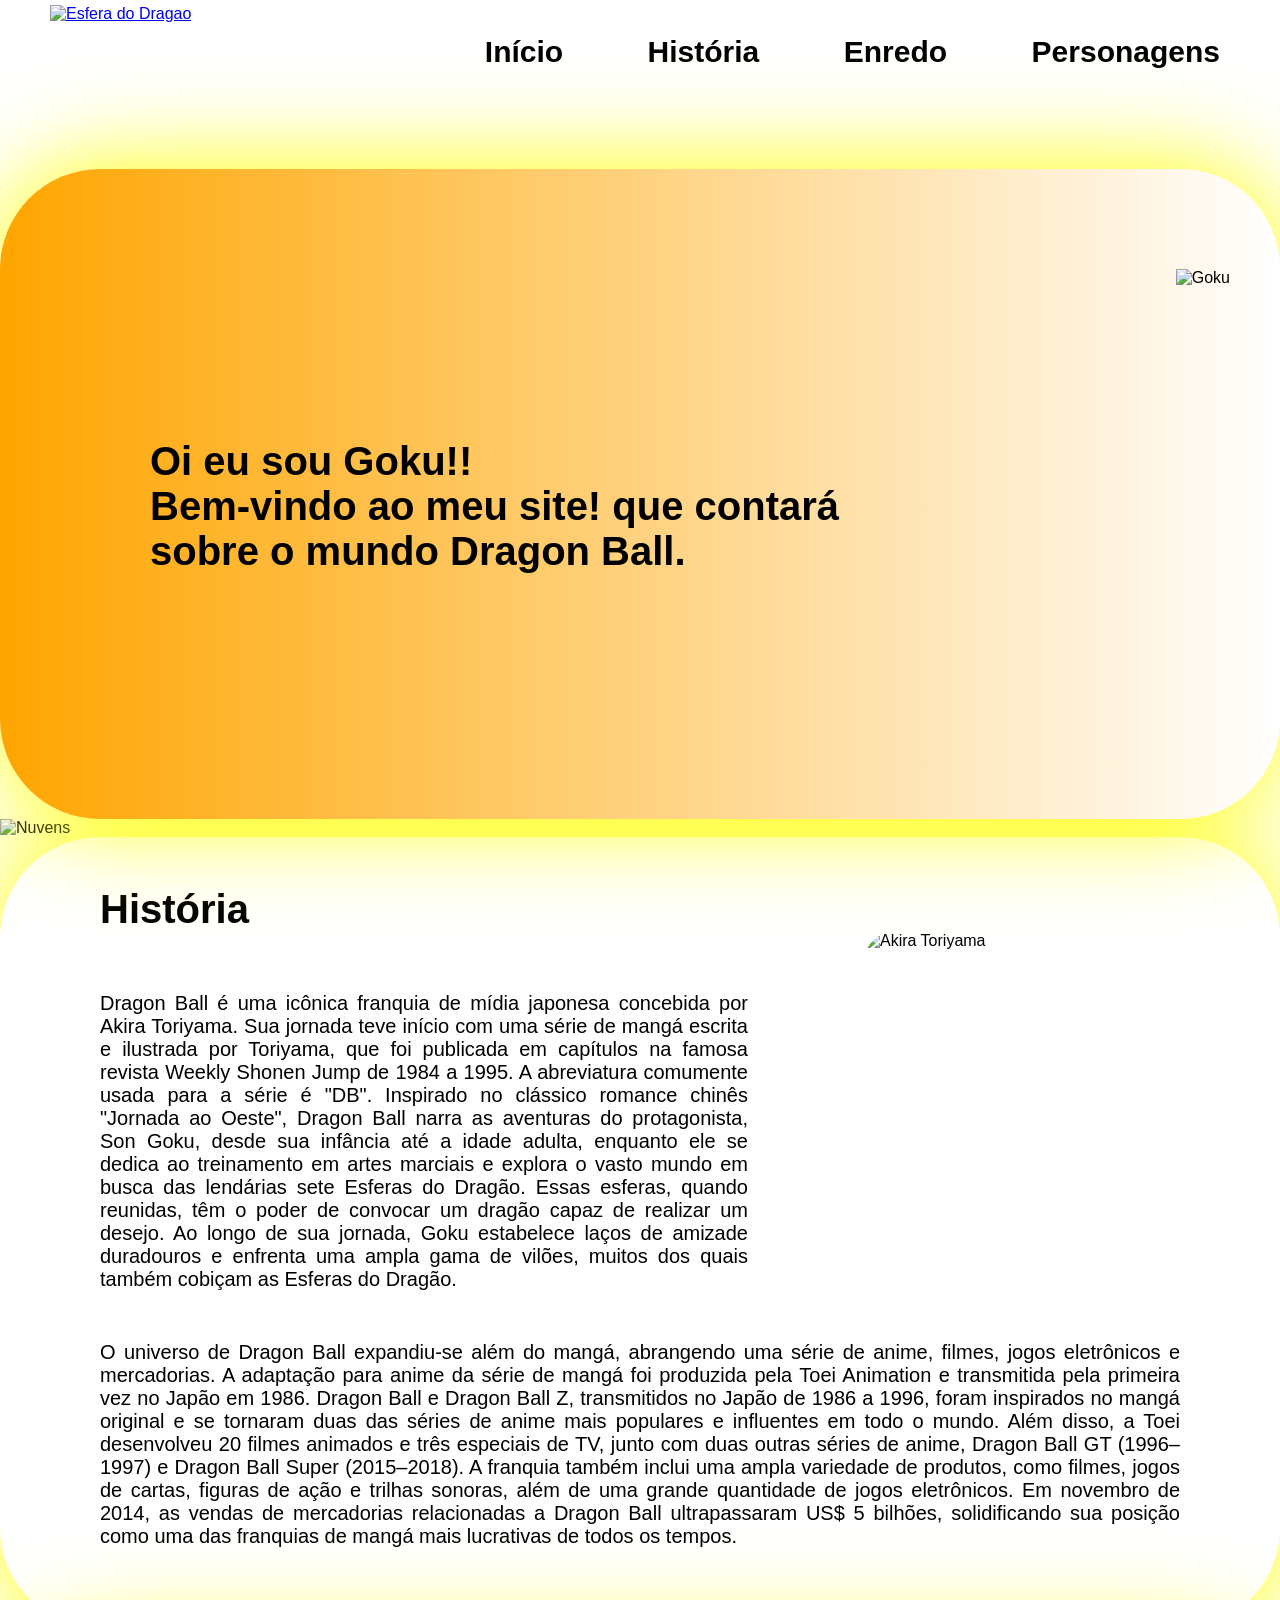
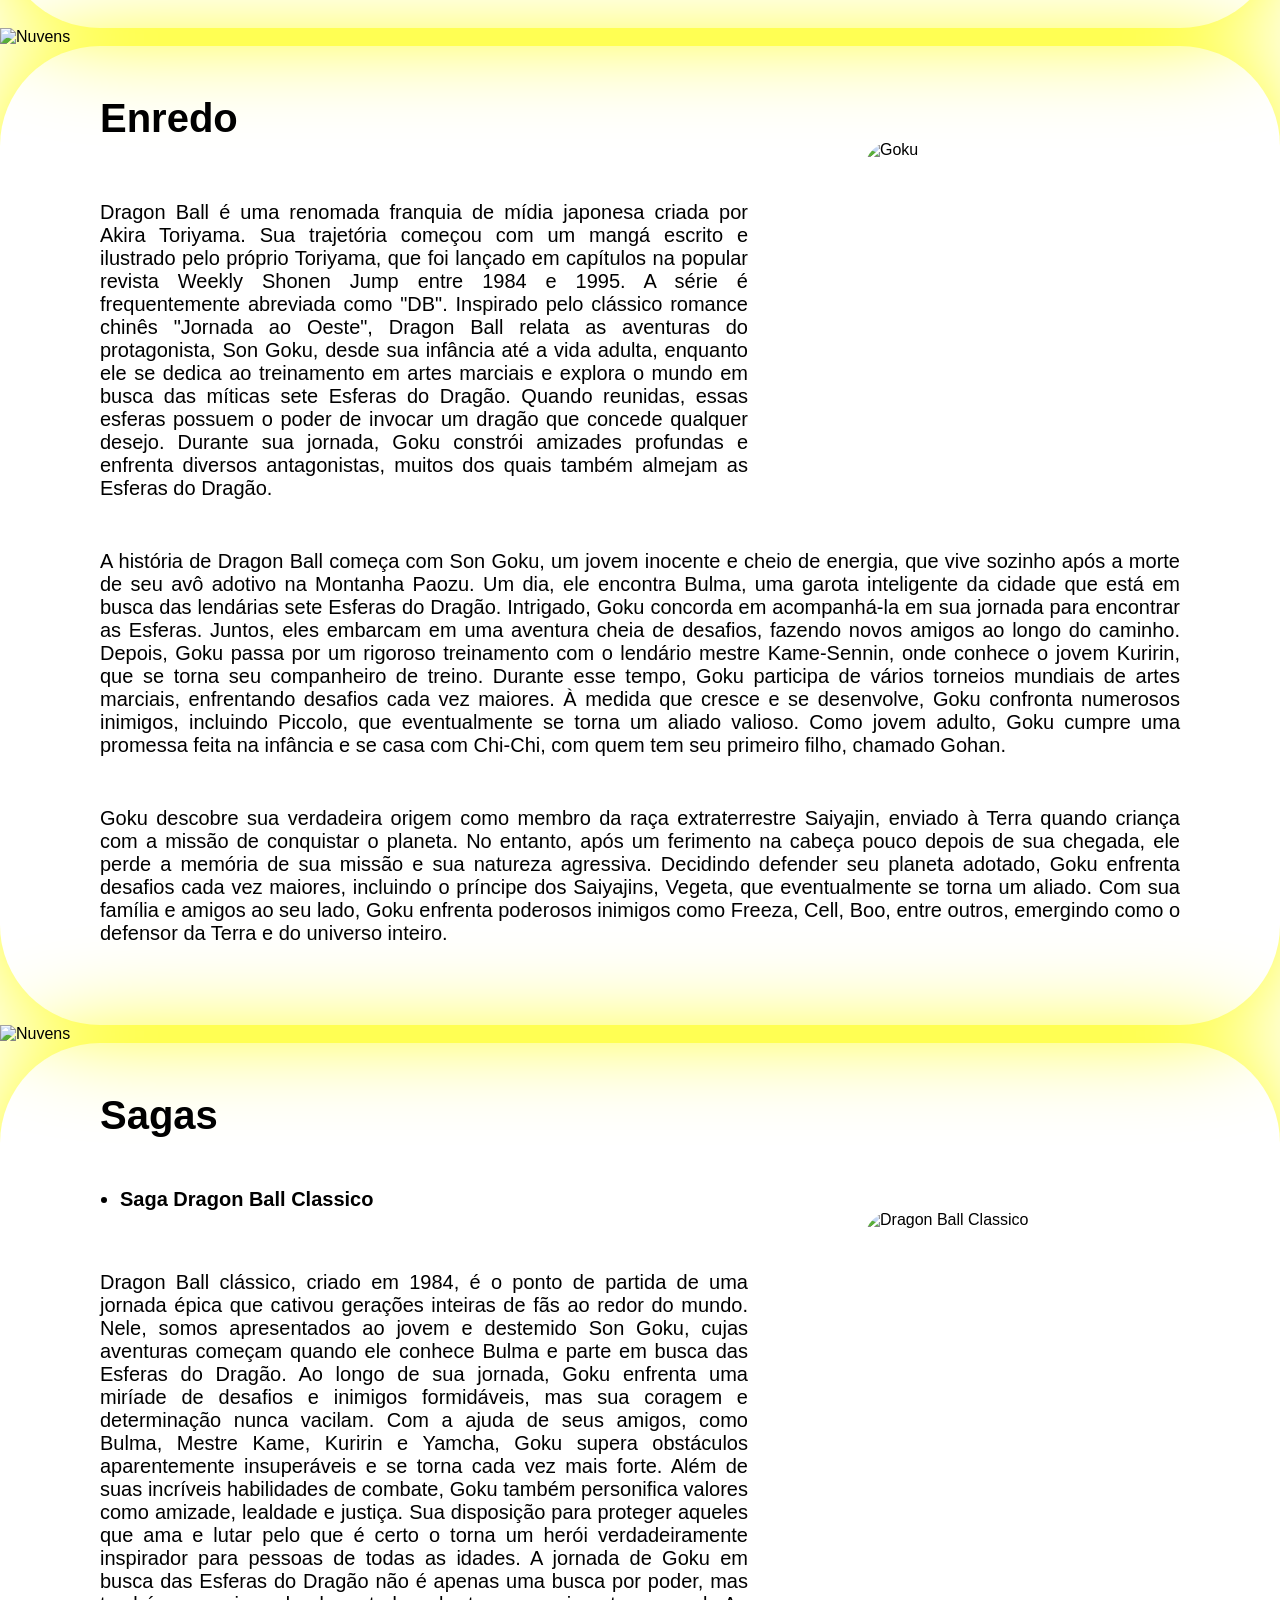
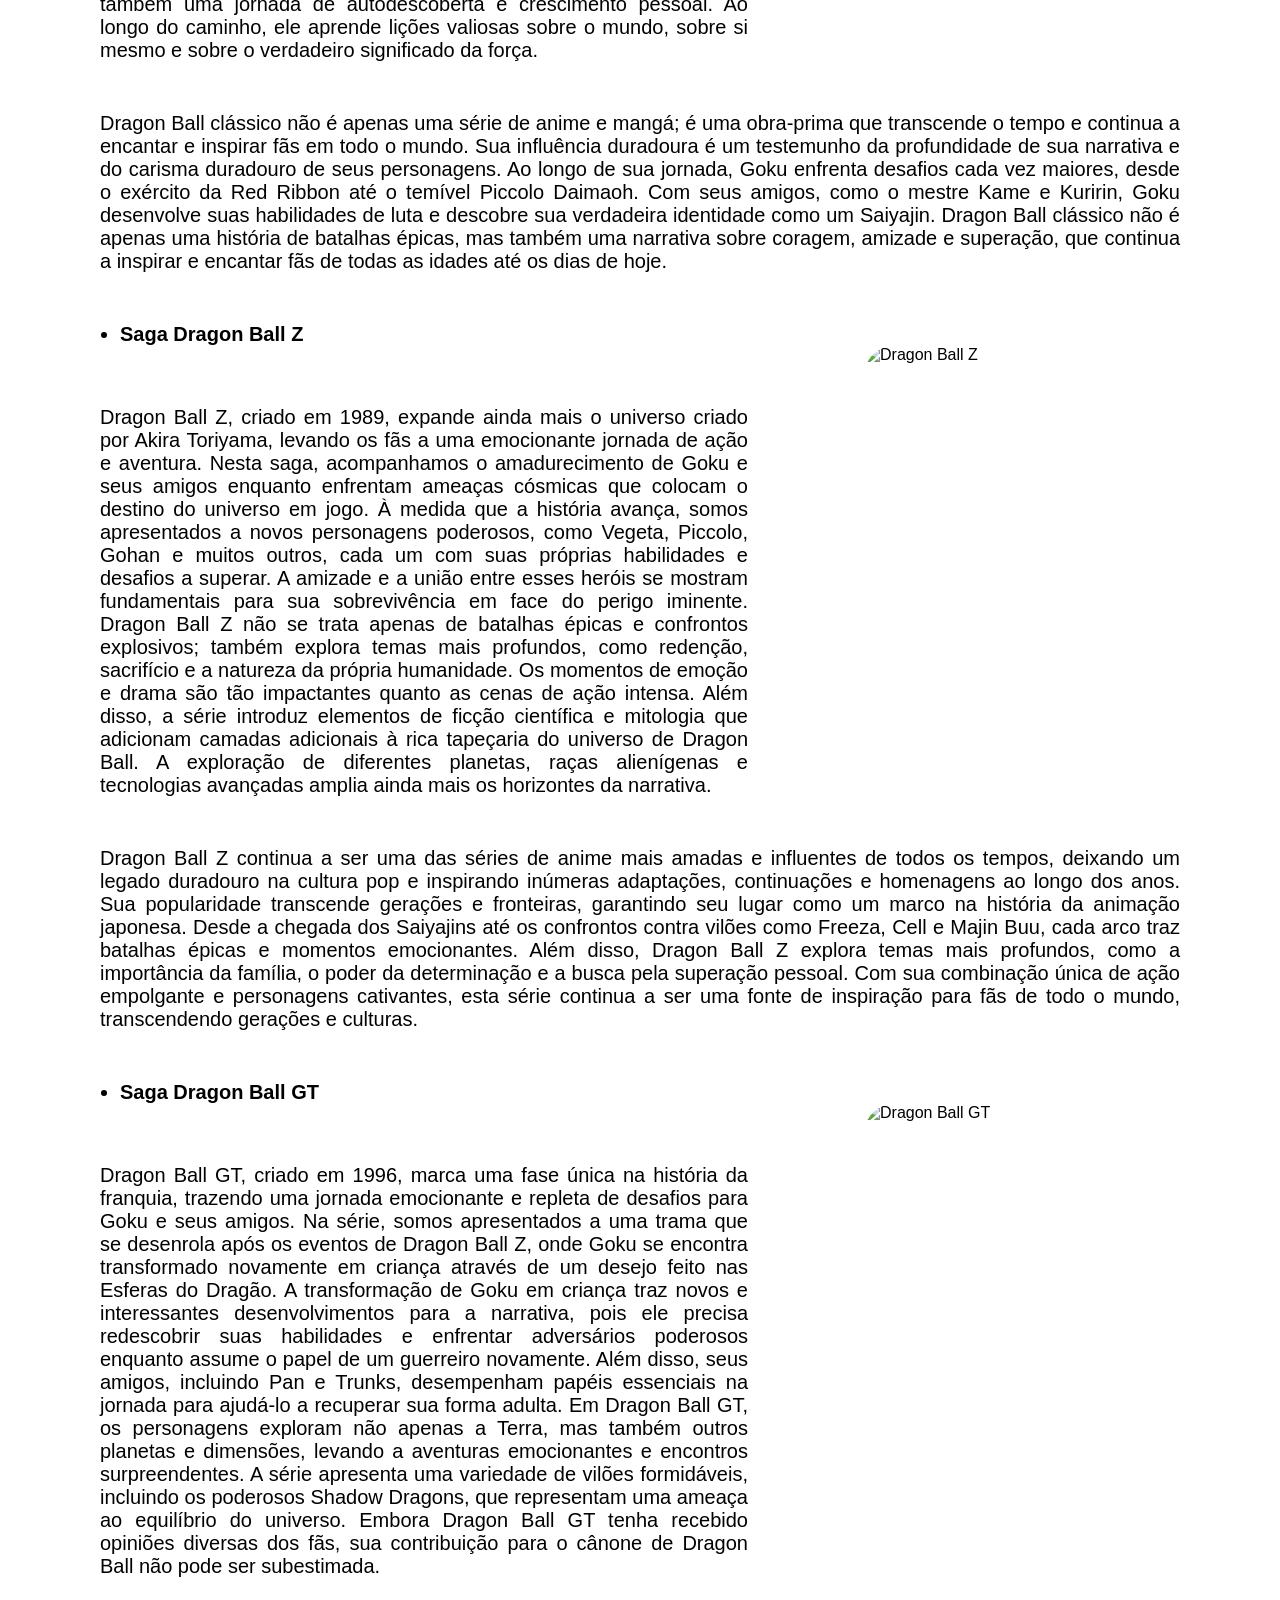
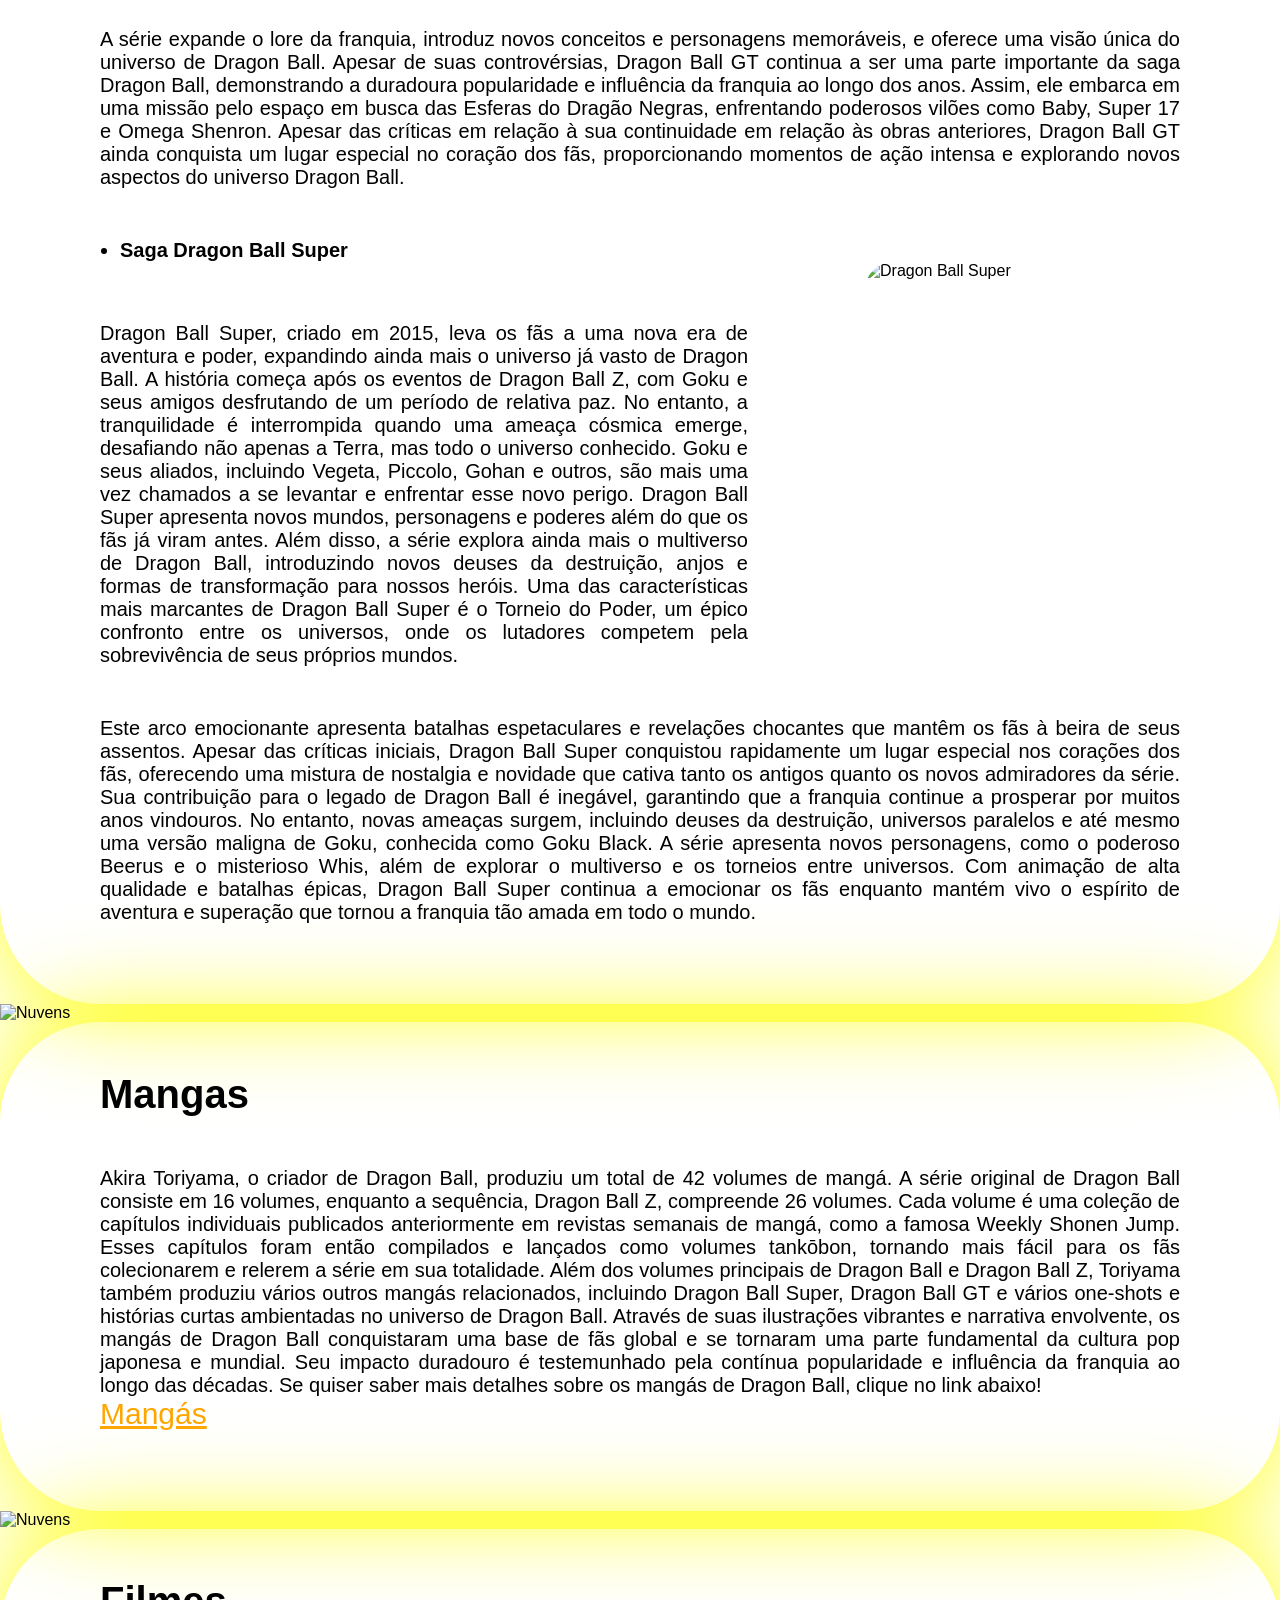
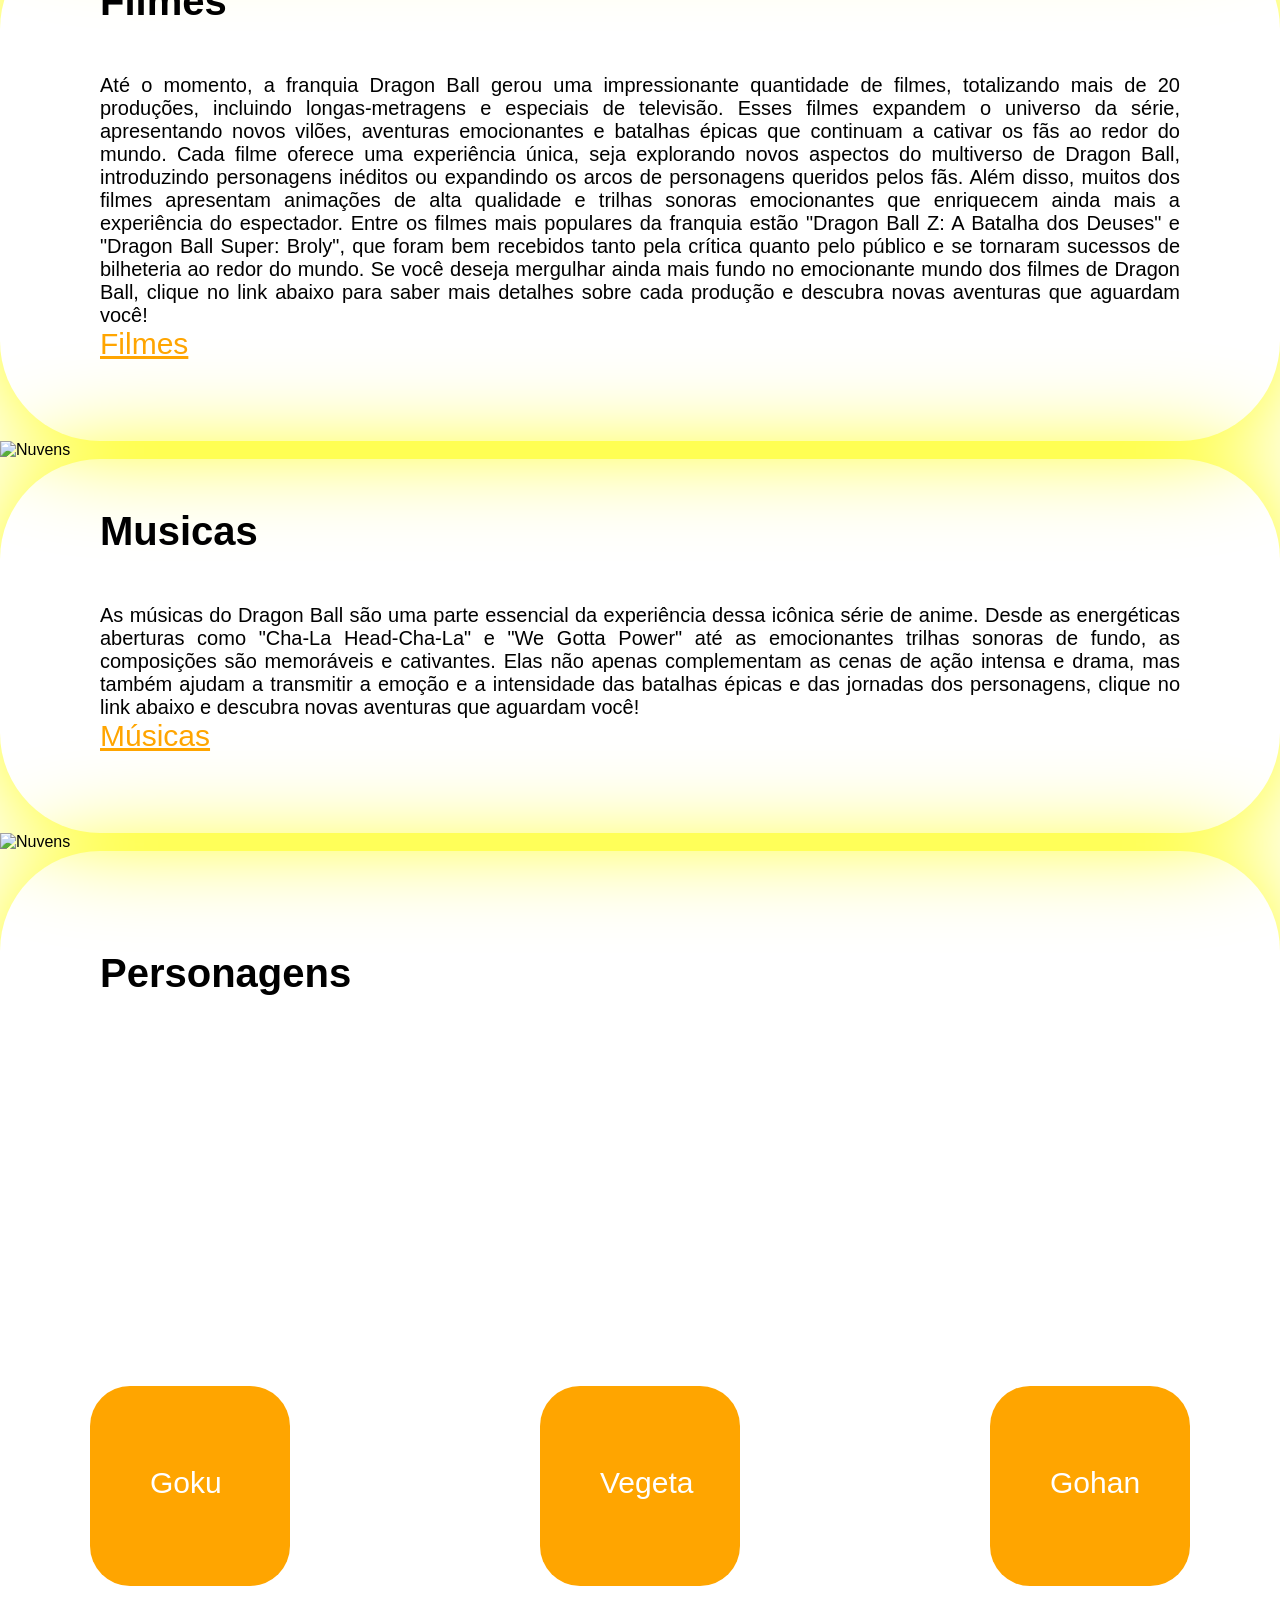
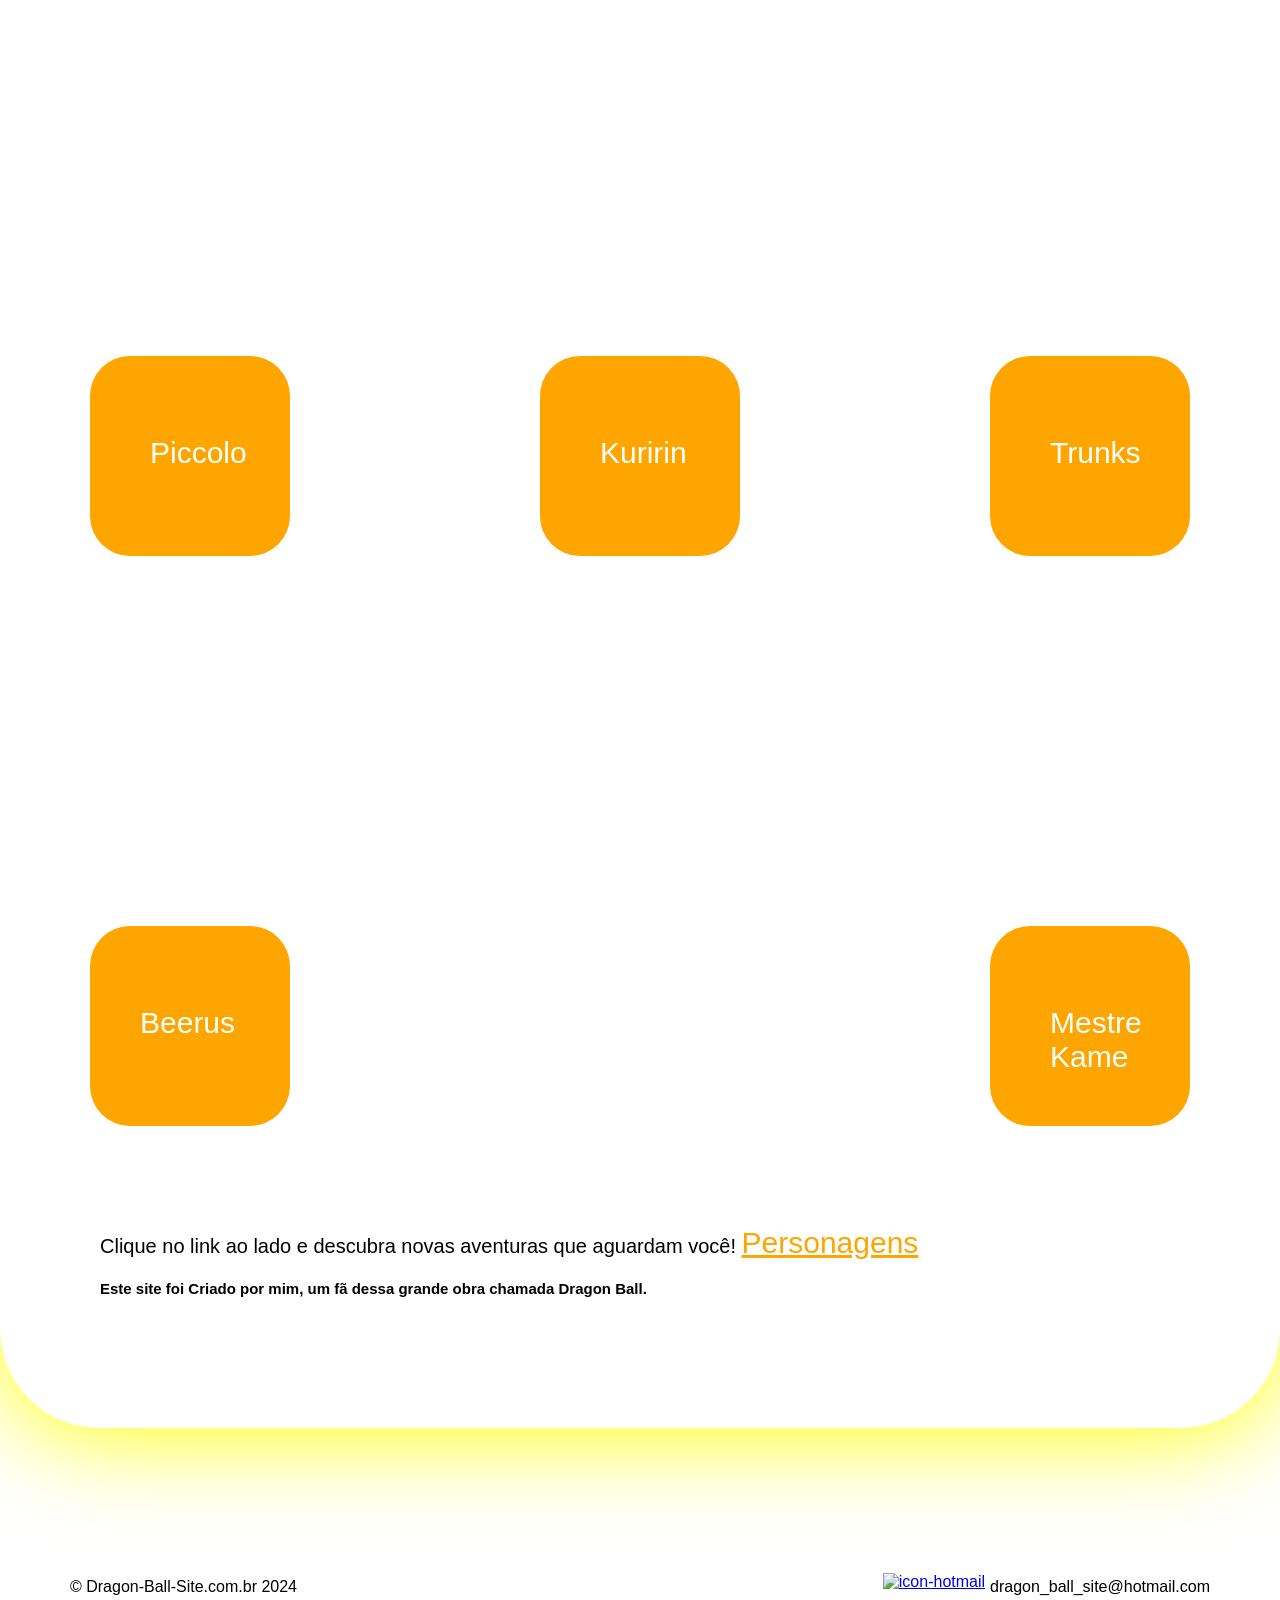
==== index.html @ 2222d2a7 "Primeiro commit" ====
<!DOCTYPE html>
<html lang="pt-BR">
<head>
    <meta charset="UTF-8">
    <meta name="viewport" content="width=device-width, initial-scale=1.0">
    <title>Dragon Ball</title>
    <link rel="icon" href="imagens/Logo-removebg-preview.png">
    <link rel="stylesheet" href="style.css">
</head>
<body>
    <header>
        <a href="index.html"><img src="imagens/Logo-removebg-preview.png" alt="Esfera do Dragao"></a>
        <nav>
            <ul>
                <li><a href="#inicio">Início</a></li>
                <li><a href="#historia">História</a></li>
                <li><a href="#enredo">Enredo</a></li>
                <li><a href="#personagens">Personagens</a></li>
            </ul>
        </nav>
    </header>
    <div id="inicio" class="principal">
        <div class="titulo">
            <h1>Oi eu sou Goku!! <br>Bem-vindo ao meu site! que contará sobre o mundo Dragon Ball.</h1>
        </div>
        <img src="imagens/Goku_Principal-removebg-preview.png" alt="Goku">
    </div>
    <img class="nuvens" src="imagens/nuvem2-removebg-preview.png" alt="Nuvens">
    <div id="historia" class="historia">
        <h2>História</h2>
        <div class="display">
            <div class="p">
                <p>Dragon Ball é uma icônica franquia de mídia japonesa concebida por Akira Toriyama. Sua jornada teve início com uma série de mangá escrita e ilustrada por Toriyama, que foi publicada em capítulos na famosa revista Weekly Shonen Jump de 1984 a 1995. A abreviatura comumente usada para a série é "DB". Inspirado no clássico romance chinês "Jornada ao Oeste", Dragon Ball narra as aventuras do protagonista, Son Goku, desde sua infância até a idade adulta, enquanto ele se dedica ao treinamento em artes marciais e explora o vasto mundo em busca das lendárias sete Esferas do Dragão. Essas esferas, quando reunidas, têm o poder de convocar um dragão capaz de realizar um desejo. Ao longo de sua jornada, Goku estabelece laços de amizade duradouros e enfrenta uma ampla gama de vilões, muitos dos quais também cobiçam as Esferas do Dragão.</p>
            </div>
            <img class="img" src="imagens/Criador_do_Dragon_Ball.png" alt="Akira Toriyama">
        </div>
        <p class="p2">O universo de Dragon Ball expandiu-se além do mangá, abrangendo uma série de anime, filmes, jogos eletrônicos e mercadorias. A adaptação para anime da série de mangá foi produzida pela Toei Animation e transmitida pela primeira vez no Japão em 1986. Dragon Ball e Dragon Ball Z, transmitidos no Japão de 1986 a 1996, foram inspirados no mangá original e se tornaram duas das séries de anime mais populares e influentes em todo o mundo. Além disso, a Toei desenvolveu 20 filmes animados e três especiais de TV, junto com duas outras séries de anime, Dragon Ball GT (1996–1997) e Dragon Ball Super (2015–2018). A franquia também inclui uma ampla variedade de produtos, como filmes, jogos de cartas, figuras de ação e trilhas sonoras, além de uma grande quantidade de jogos eletrônicos. Em novembro de 2014, as vendas de mercadorias relacionadas a Dragon Ball ultrapassaram US$ 5 bilhões, solidificando sua posição como uma das franquias de mangá mais lucrativas de todos os tempos.</p>
    </div>
    <img class="nuvens" src="imagens/nuvem2-removebg-preview.png" alt="Nuvens">
    <div id="enredo" class="enredo">
        <h2>Enredo</h2>
        <div class="display">
            <div class="p">
                <p>Dragon Ball é uma renomada franquia de mídia japonesa criada por Akira Toriyama. Sua trajetória começou com um mangá escrito e ilustrado pelo próprio Toriyama, que foi lançado em capítulos na popular revista Weekly Shonen Jump entre 1984 e 1995. A série é frequentemente abreviada como "DB". Inspirado pelo clássico romance chinês "Jornada ao Oeste", Dragon Ball relata as aventuras do protagonista, Son Goku, desde sua infância até a vida adulta, enquanto ele se dedica ao treinamento em artes marciais e explora o mundo em busca das míticas sete Esferas do Dragão. Quando reunidas, essas esferas possuem o poder de invocar um dragão que concede qualquer desejo. Durante sua jornada, Goku constrói amizades profundas e enfrenta diversos antagonistas, muitos dos quais também almejam as Esferas do Dragão.</p>
            </div>
            <img class="img" src="imagens/Goku2.png" alt="Goku">
        </div>
        <p class="p2">A história de Dragon Ball começa com Son Goku, um jovem inocente e cheio de energia, que vive sozinho após a morte de seu avô adotivo na Montanha Paozu. Um dia, ele encontra Bulma, uma garota inteligente da cidade que está em busca das lendárias sete Esferas do Dragão. Intrigado, Goku concorda em acompanhá-la em sua jornada para encontrar as Esferas. Juntos, eles embarcam em uma aventura cheia de desafios, fazendo novos amigos ao longo do caminho. Depois, Goku passa por um rigoroso treinamento com o lendário mestre Kame-Sennin, onde conhece o jovem Kuririn, que se torna seu companheiro de treino. Durante esse tempo, Goku participa de vários torneios mundiais de artes marciais, enfrentando desafios cada vez maiores. À medida que cresce e se desenvolve, Goku confronta numerosos inimigos, incluindo Piccolo, que eventualmente se torna um aliado valioso. Como jovem adulto, Goku cumpre uma promessa feita na infância e se casa com Chi-Chi, com quem tem seu primeiro filho, chamado Gohan.</p>
        <p class="p2">Goku descobre sua verdadeira origem como membro da raça extraterrestre Saiyajin, enviado à Terra quando criança com a missão de conquistar o planeta. No entanto, após um ferimento na cabeça pouco depois de sua chegada, ele perde a memória de sua missão e sua natureza agressiva. Decidindo defender seu planeta adotado, Goku enfrenta desafios cada vez maiores, incluindo o príncipe dos Saiyajins, Vegeta, que eventualmente se torna um aliado. Com sua família e amigos ao seu lado, Goku enfrenta poderosos inimigos como Freeza, Cell, Boo, entre outros, emergindo como o defensor da Terra e do universo inteiro.</p>
    </div>
    <img class="nuvens" src="imagens/nuvem2-removebg-preview.png" alt="Nuvens">
    <div class="sagas">
        <h2>Sagas</h2>
        <ul>
            <li class="li">Saga Dragon Ball Classico</li>
        </ul>
        <div class="display">
            <div class="p">
                <p>Dragon Ball clássico, criado em 1984, é o ponto de partida de uma jornada épica que cativou gerações inteiras de fãs ao redor do mundo. Nele, somos apresentados ao jovem e destemido Son Goku, cujas aventuras começam quando ele conhece Bulma e parte em busca das Esferas do Dragão. Ao longo de sua jornada, Goku enfrenta uma miríade de desafios e inimigos formidáveis, mas sua coragem e determinação nunca vacilam. Com a ajuda de seus amigos, como Bulma, Mestre Kame, Kuririn e Yamcha, Goku supera obstáculos aparentemente insuperáveis e se torna cada vez mais forte. Além de suas incríveis habilidades de combate, Goku também personifica valores como amizade, lealdade e justiça. Sua disposição para proteger aqueles que ama e lutar pelo que é certo o torna um herói verdadeiramente inspirador para pessoas de todas as idades. A jornada de Goku em busca das Esferas do Dragão não é apenas uma busca por poder, mas também uma jornada de autodescoberta e crescimento pessoal. Ao longo do caminho, ele aprende lições valiosas sobre o mundo, sobre si mesmo e sobre o verdadeiro significado da força.</p>
            </div>
            <img class="img" src="imagens/dragon_ball_classico3.png" alt="Dragon Ball Classico">
        </div>
        <p class="p2">Dragon Ball clássico não é apenas uma série de anime e mangá; é uma obra-prima que transcende o tempo e continua a encantar e inspirar fãs em todo o mundo. Sua influência duradoura é um testemunho da profundidade de sua narrativa e do carisma duradouro de seus personagens. Ao longo de sua jornada, Goku enfrenta desafios cada vez maiores, desde o exército da Red Ribbon até o temível Piccolo Daimaoh. Com seus amigos, como o mestre Kame e Kuririn, Goku desenvolve suas habilidades de luta e descobre sua verdadeira identidade como um Saiyajin. Dragon Ball clássico não é apenas uma história de batalhas épicas, mas também uma narrativa sobre coragem, amizade e superação, que continua a inspirar e encantar fãs de todas as idades até os dias de hoje.</p>
        <ul>
            <li>Saga Dragon Ball Z</li>
        </ul>
        <div class="display">
            <div class="p">
                <p>Dragon Ball Z, criado em 1989, expande ainda mais o universo criado por Akira Toriyama, levando os fãs a uma emocionante jornada de ação e aventura. Nesta saga, acompanhamos o amadurecimento de Goku e seus amigos enquanto enfrentam ameaças cósmicas que colocam o destino do universo em jogo. À medida que a história avança, somos apresentados a novos personagens poderosos, como Vegeta, Piccolo, Gohan e muitos outros, cada um com suas próprias habilidades e desafios a superar. A amizade e a união entre esses heróis se mostram fundamentais para sua sobrevivência em face do perigo iminente. Dragon Ball Z não se trata apenas de batalhas épicas e confrontos explosivos; também explora temas mais profundos, como redenção, sacrifício e a natureza da própria humanidade. Os momentos de emoção e drama são tão impactantes quanto as cenas de ação intensa. Além disso, a série introduz elementos de ficção científica e mitologia que adicionam camadas adicionais à rica tapeçaria do universo de Dragon Ball. A exploração de diferentes planetas, raças alienígenas e tecnologias avançadas amplia ainda mais os horizontes da narrativa.</p>
            </div>
            <img class="img" src="imagens/dragon_ball_z.png" alt="Dragon Ball Z">
        </div>
        <p class="p2">Dragon Ball Z continua a ser uma das séries de anime mais amadas e influentes de todos os tempos, deixando um legado duradouro na cultura pop e inspirando inúmeras adaptações, continuações e homenagens ao longo dos anos. Sua popularidade transcende gerações e fronteiras, garantindo seu lugar como um marco na história da animação japonesa. Desde a chegada dos Saiyajins até os confrontos contra vilões como Freeza, Cell e Majin Buu, cada arco traz batalhas épicas e momentos emocionantes. Além disso, Dragon Ball Z explora temas mais profundos, como a importância da família, o poder da determinação e a busca pela superação pessoal. Com sua combinação única de ação empolgante e personagens cativantes, esta série continua a ser uma fonte de inspiração para fãs de todo o mundo, transcendendo gerações e culturas.</p>
        <ul>
            <li>Saga Dragon Ball GT</li>
        </ul>
        <div class="display">
            <div class="p">
                <p>Dragon Ball GT, criado em 1996, marca uma fase única na história da franquia, trazendo uma jornada emocionante e repleta de desafios para Goku e seus amigos. Na série, somos apresentados a uma trama que se desenrola após os eventos de Dragon Ball Z, onde Goku se encontra transformado novamente em criança através de um desejo feito nas Esferas do Dragão. A transformação de Goku em criança traz novos e interessantes desenvolvimentos para a narrativa, pois ele precisa redescobrir suas habilidades e enfrentar adversários poderosos enquanto assume o papel de um guerreiro novamente. Além disso, seus amigos, incluindo Pan e Trunks, desempenham papéis essenciais na jornada para ajudá-lo a recuperar sua forma adulta. Em Dragon Ball GT, os personagens exploram não apenas a Terra, mas também outros planetas e dimensões, levando a aventuras emocionantes e encontros surpreendentes. A série apresenta uma variedade de vilões formidáveis, incluindo os poderosos Shadow Dragons, que representam uma ameaça ao equilíbrio do universo. Embora Dragon Ball GT tenha recebido opiniões diversas dos fãs, sua contribuição para o cânone de Dragon Ball não pode ser subestimada.</p>
            </div>
            <img class="img" src="imagens/dragon_ball_GT2.png" alt="Dragon Ball GT">
        </div>
        <p class="p2">A série expande o lore da franquia, introduz novos conceitos e personagens memoráveis, e oferece uma visão única do universo de Dragon Ball. Apesar de suas controvérsias, Dragon Ball GT continua a ser uma parte importante da saga Dragon Ball, demonstrando a duradoura popularidade e influência da franquia ao longo dos anos. Assim, ele embarca em uma missão pelo espaço em busca das Esferas do Dragão Negras, enfrentando poderosos vilões como Baby, Super 17 e Omega Shenron. Apesar das críticas em relação à sua continuidade em relação às obras anteriores, Dragon Ball GT ainda conquista um lugar especial no coração dos fãs, proporcionando momentos de ação intensa e explorando novos aspectos do universo Dragon Ball.</p>
        <ul>
            <li>Saga Dragon Ball Super</li>
        </ul>
        <div class="display">
            <div class="p">
                <p>Dragon Ball Super, criado em 2015, leva os fãs a uma nova era de aventura e poder, expandindo ainda mais o universo já vasto de Dragon Ball. A história começa após os eventos de Dragon Ball Z, com Goku e seus amigos desfrutando de um período de relativa paz. No entanto, a tranquilidade é interrompida quando uma ameaça cósmica emerge, desafiando não apenas a Terra, mas todo o universo conhecido. Goku e seus aliados, incluindo Vegeta, Piccolo, Gohan e outros, são mais uma vez chamados a se levantar e enfrentar esse novo perigo. Dragon Ball Super apresenta novos mundos, personagens e poderes além do que os fãs já viram antes. Além disso, a série explora ainda mais o multiverso de Dragon Ball, introduzindo novos deuses da destruição, anjos e formas de transformação para nossos heróis. Uma das características mais marcantes de Dragon Ball Super é o Torneio do Poder, um épico confronto entre os universos, onde os lutadores competem pela sobrevivência de seus próprios mundos.</p>
            </div>
            <img class="img" src="imagens/dragon_ball_super.png" alt="Dragon Ball Super">
        </div>
        <p class="p2">Este arco emocionante apresenta batalhas espetaculares e revelações chocantes que mantêm os fãs à beira de seus assentos. Apesar das críticas iniciais, Dragon Ball Super conquistou rapidamente um lugar especial nos corações dos fãs, oferecendo uma mistura de nostalgia e novidade que cativa tanto os antigos quanto os novos admiradores da série. Sua contribuição para o legado de Dragon Ball é inegável, garantindo que a franquia continue a prosperar por muitos anos vindouros. No entanto, novas ameaças surgem, incluindo deuses da destruição, universos paralelos e até mesmo uma versão maligna de Goku, conhecida como Goku Black. A série apresenta novos personagens, como o poderoso Beerus e o misterioso Whis, além de explorar o multiverso e os torneios entre universos. Com animação de alta qualidade e batalhas épicas, Dragon Ball Super continua a emocionar os fãs enquanto mantém vivo o espírito de aventura e superação que tornou a franquia tão amada em todo o mundo.</p>
    </div>
    <img class="nuvens" src="imagens/nuvem2-removebg-preview.png" alt="Nuvens">
    <div class="mangas">
        <h2>Mangas</h2>
        <p class="p2">Akira Toriyama, o criador de Dragon Ball, produziu um total de 42 volumes de mangá. A série original de Dragon Ball consiste em 16 volumes, enquanto a sequência, Dragon Ball Z, compreende 26 volumes. Cada volume é uma coleção de capítulos individuais publicados anteriormente em revistas semanais de mangá, como a famosa Weekly Shonen Jump. Esses capítulos foram então compilados e lançados como volumes tankōbon, tornando mais fácil para os fãs colecionarem e relerem a série em sua totalidade. Além dos volumes principais de Dragon Ball e Dragon Ball Z, Toriyama também produziu vários outros mangás relacionados, incluindo Dragon Ball Super, Dragon Ball GT e vários one-shots e histórias curtas ambientadas no universo de Dragon Ball. Através de suas ilustrações vibrantes e narrativa envolvente, os mangás de Dragon Ball conquistaram uma base de fãs global e se tornaram uma parte fundamental da cultura pop japonesa e mundial. Seu impacto duradouro é testemunhado pela contínua popularidade e influência da franquia ao longo das décadas. Se quiser saber mais detalhes sobre os mangás de Dragon Ball, clique no link abaixo! <br><a class="a" href="manga.html" target="_blank">Mangás</a></p>
    </div>
    <img class="nuvens" src="imagens/nuvem2-removebg-preview.png" alt="Nuvens">
    <div class="filmes">
        <h2>Filmes</h2>
        <p class="p2">Até o momento, a franquia Dragon Ball gerou uma impressionante quantidade de filmes, totalizando mais de 20 produções, incluindo longas-metragens e especiais de televisão. Esses filmes expandem o universo da série, apresentando novos vilões, aventuras emocionantes e batalhas épicas que continuam a cativar os fãs ao redor do mundo. Cada filme oferece uma experiência única, seja explorando novos aspectos do multiverso de Dragon Ball, introduzindo personagens inéditos ou expandindo os arcos de personagens queridos pelos fãs. Além disso, muitos dos filmes apresentam animações de alta qualidade e trilhas sonoras emocionantes que enriquecem ainda mais a experiência do espectador. Entre os filmes mais populares da franquia estão "Dragon Ball Z: A Batalha dos Deuses" e "Dragon Ball Super: Broly", que foram bem recebidos tanto pela crítica quanto pelo público e se tornaram sucessos de bilheteria ao redor do mundo. Se você deseja mergulhar ainda mais fundo no emocionante mundo dos filmes de Dragon Ball, clique no link abaixo para saber mais detalhes sobre cada produção e descubra novas aventuras que aguardam você! <br><a class="a" href="filmes.html" target="_blank">Filmes</a></p>
    </div>
    <img class="nuvens" src="imagens/nuvem2-removebg-preview.png" alt="Nuvens">
    <div class="musicas">
        <h2>Musicas</h2>
        <p class="p2">As músicas do Dragon Ball são uma parte essencial da experiência dessa icônica série de anime. Desde as energéticas aberturas como "Cha-La Head-Cha-La" e "We Gotta Power" até as emocionantes trilhas sonoras de fundo, as composições são memoráveis e cativantes. Elas não apenas complementam as cenas de ação intensa e drama, mas também ajudam a transmitir a emoção e a intensidade das batalhas épicas e das jornadas dos personagens, clique no link abaixo e descubra novas aventuras que aguardam você! <br><a class="a" href="musicas.html" target="_blank">Músicas</a></p>
    </div>
    <img class="nuvens" src="imagens/nuvem2-removebg-preview.png" alt="Nuvens">
    <div id="personagens" class="personagens">
        <h2 class="h2">Personagens</h2>
        <div class="personagens-display">
            <div class="personagens-imagem">
                <img src="imagens/Goku9-removebg-preview.png" alt="Goku" id="Goku">
                <div class="personagens-caixa" onclick="toggleImage('Goku')">
                    <p>Goku</p>
                </div>
            </div>
            <div class="personagens-imagem">
                <img src="imagens/Vegeta3-removebg-preview.png" alt="Vegeta" id="Vegeta">
                <div class="personagens-caixa" onclick="toggleImage('Vegeta')">
                    <p>Vegeta</p>
                </div>
            </div>
            <div class="personagens-imagem">
                <img src="imagens/gohan-removebg-preview.png" alt="Gohan" id="Gohan">
                <div class="personagens-caixa" onclick="toggleImage('Gohan')">
                    <p>Gohan</p>
                </div>
            </div>
            <div class="personagens-imagem">
                <img src="imagens/piccolo-removebg-preview.png" alt="Piccolo" id="Piccolo">
                <div class="personagens-caixa" onclick="toggleImage('Piccolo')">
                    <p>Piccolo</p>
                </div>
            </div>
            <div class="personagens-imagem">
                <img src="imagens/Kuririn2.png" alt="Kuririn" id="Kuririn">
                <div class="personagens-caixa" onclick="toggleImage('Kuririn')">
                    <p>Kuririn</p>
                </div>
            </div>
            <div class="personagens-imagem">
                <img src="imagens/Trunks4.png" alt="Trunks" id="Trunks">
                <div class="personagens-caixa" onclick="toggleImage('Trunks')">
                    <p>Trunks</p>
                </div>
            </div>
            <div class="personagens-imagem">
                <img src="imagens/Bills5-removebg-preview2.png" alt="Bills" id="Bills">
                <div class="personagens-caixa" onclick="toggleImage('Bills')">
                    <p style="margin-left: -10px;">Beerus</p>
                </div>
            </div>
            <div class="personagens-imagem">
                <img src="imagens/Mestre_Kame5-removebg-preview.png" alt="Mestre Kame" id="Mestre_Kame">
                <div class="personagens-caixa" onclick="toggleImage('Mestre_Kame')">
                    <p>Mestre Kame</p>
                </div>
            </div>            
        </div>
        <p class="paragrafo-personagens">Clique no link ao lado e descubra novas aventuras que aguardam você! <a class="a" href="personagens.html" target="_blank">Personagens</a></p>
        <p class="paragrafo-sobre-mim"><b style="font-size: 15px;">Este site foi Criado por mim, um fã dessa grande obra chamada Dragon Ball.</b></p>
    </div>
    <footer>
        <p class="paragrafo-copy">&copy; Dragon-Ball-Site.com.br 2024</p>
        <div class="footer-hotmail">
            <a href="https://outlook.live.com/" target="_blank"><img src="imagens/enviar.png" alt="icon-hotmail"></a>
            <p class="paragrafo-hotmail">dragon_ball_site@hotmail.com</p>
        </div>
    </footer>
    <script src="script.js"></script>
</body>
</html>
---- style.css ----
*{
    margin: 0;
    padding: 0;
    font-family: Arial, Helvetica, sans-serif;
}
header{
    display: flex;
    flex-wrap: wrap;
    border-radius: 0 0 100px 100px;
    background-image: url(imagens/baner4.png);
    background-repeat: repeat;
    background-size: 1685px;
    justify-content: space-between;
    
}
header a img{
    width: 100px;
    margin: 5px 0 0 50px;
}
header nav ul li{
    display: inline-block;
    text-decoration: none;
    margin: 35px 40px 0 0;
}
header nav ul li a{
    text-decoration: none;
    color: black;
    padding: 20px;
    font-size: 30px;
    font-weight: bold;
}
header nav ul li a:hover{
    padding: -20px;
    border-radius: 15px;
    background-color: orange;
    color: white;
}
header nav ul li a:active{
    padding: 20px;
    padding: -20px;
    border-radius: 15px;
    background-color: rgba(255, 166, 0, 0.281);
    color: rgb(0, 0, 0);
}
.principal{
    display: flex;
    max-width: 100%;
    height: 650px;
    margin-top: 100px;
    border-radius: 100px;
    background: linear-gradient(to right, orange, white);
    box-shadow: 0 0 100px yellow;
    background-repeat: no-repeat;
    background-size: cover;  
    overflow: hidden;
    position: relative;
}
.principal img {
    position: absolute;
    right: 100%;
    animation: moverDaDireitaParaAEsquerda 4s forwards;
}
@keyframes moverDaDireitaParaAEsquerda {
    from {
        right: 100%;
    }
    to {
        right: 50px;
    }
}
.titulo{
    width: 55%;
}
.titulo h1{
    margin: 270px 0 0 150px;
    width: 100%;
    font-size: 50px;
}
.principal img{
    margin: 100px 0 0 50px;
}
.nuvens{
    height: 100px;
    width: 100%;
}
.historia{
    border-radius: 100px;
    padding: 50px 100px 50px 100px;
    box-shadow: 0 0 100px yellow;
}
.display{
    display: flex;
    flex-wrap: wrap;    
}
.display .img{
    margin: 0 auto;
}
h2{
    font-size: 40px;
}
.p{
    padding-top: 60px;
    width: 60%;
    text-align: justify;
    font-size: 20px;
}
.p2{
    margin: 50px 0 30px 0;
    text-align: justify;
    font-size: 20px;
}
.img{
    width: 200px;
    border-radius: 30px;
}
.enredo{
    border-radius: 100px;
    padding: 50px 100px 50px 100px;
    box-shadow: 0 0 100px yellow;
}
.sagas{
    border-radius: 100px;
    padding: 50px 100px 50px 100px;
    box-shadow: 0 0 100px yellow;
}
.sagas ul li{
    margin: 50px 0 0 20px;
    font-size: 20px;
    font-weight: bold;
}
.mangas{
    border-radius: 100px;
    padding: 50px 100px 50px 100px;
    box-shadow: 0 0 100px yellow;
}
.a{
    color: orange;
    font-size: 30px;
}
.filmes{
    border-radius: 100px;
    padding: 50px 100px 50px 100px;
    box-shadow: 0 0 100px yellow;
}
.musicas{
    border-radius: 100px;
    padding: 50px 100px 50px 100px;
    box-shadow: 0 0 100px yellow;
}
.personagens{
    border-radius: 100px;
    margin-bottom: 100px;
    padding: 50px 0 130px 0;
    box-shadow: 0 5px 100px yellow;
}
.personagens .h2{
    margin: 50px 0 20px 100px;
}
.personagens-display{
    display: flex;
    flex-wrap: wrap;
    justify-content: space-between;
}
.personagens-imagem{
    width: 200px;
    height: 500px;
    margin: 30px 70px 0 70px;
    padding: 0;
    position: relative;
    padding: 20px;
}
.personagens-imagem img{
    width: 100%;
    padding: 0;
    margin: 0;
    display: none; 
    z-index: 1;
}
.personagens-caixa{
    width: 200px;
    height: 200px;
    background-color: orange;
    position: absolute;
    bottom: 0;
    border-radius: 40px;
    cursor: pointer;
    z-index: 0;
}
.personagens-caixa:hover{
    background-color: rgba(255, 166, 0, 0.767);
}
.personagens-caixa:active{
    background-color: orange;
}
.personagens-caixa p{
    padding: 80px 0 0 60px;
    color: white;
    font-size: 30px;
}
.personagens .paragrafo-personagens{
    margin: 100px 40px 0px 100px;
    text-align: justify;
    font-size: 20px;
}
.personagens .paragrafo-sobre-mim{
    margin: 20px 0px 0px 100px;
    text-align: justify;
}
footer{
    height: 100px;
    display: flex;flex-wrap: wrap;
    justify-content: space-between;
    border-radius: 100px 100px 0 0;
    background-image: url(imagens/baner4.png);
    background-repeat: repeat;
    background-size: 1685px;
}
footer .paragrafo-copy{
    margin: 50px 0 0 70px;
}
footer .footer-hotmail{
    display: flex;
}
footer .paragrafo-hotmail{
    margin: 50px 70px 0 5px;
}
footer .footer-hotmail a img{
    margin-top: 45px;
    height: 30px;
}
@media (max-width: 1421px){
    .titulo h1{
        margin: 270px 0 0 150px;
        
        font-size: 40px;
    }
}
@media (max-width: 1125px){
    .titulo h1{
        margin: 270px 0 0 80px;
        width: 80%;
        font-size: 30px;
    }
}
@media (max-width: 971px){
    header{
        flex-direction: column;
        align-items: center;
    }
    header a img{
        margin-left: -100px;
    }
    header nav ul{
        margin: 20px 0 20px 70px;
        display: flex;
    }
    header nav ul li a{
        margin: 0 0 0 -50px;
    }
    .p{
        width: 100%;
        margin-bottom: 50px;
    }
}
@media (max-width: 800px){
    .principal img{
        margin-top: 170px;
        width: 400px;
    }
}
@media (max-width: 725px){
    .principal img{
        margin-top: 230px;
        width: 350px;
    }
}
@media (max-width: 677px){
    .personagens .paragrafo-sobre-mim{
        margin: 20px 30px 0px 50px;
        text-align: justify;
    }
}
@media (max-width: 665px){
    .principal{
        height: 300px;
    }
    .principal img {
        width: 200px;
        margin-top: 60px;
        position: absolute;
        right: 100%;
        animation: moverDaDireitaParaAEsquerda 4s forwards;
    }
    .principal h1{
        margin: 100px 0 0 20px;
        font-size: 20px;
    }
}
@media (max-width: 500px){
    header{
        flex-direction: column;
        align-items: center;
    }
    header a img{
        margin-left: 0;
    }
    header nav ul {
        margin: 0;
        display: flex;
    }
    header nav ul li{
        margin: 0 10px 30px 10px;
        padding: 0;
    }
    header nav ul li a{
        font-size: 16px;
        padding: 10px;
        margin: 0 -10px 0 0;
    }
    .principal{
        height: 300px;
    }
    .principal img {
        width: 200px;
        margin-top: 60px;
        position: absolute;
        right: 100%;
        animation: moverDaDireitaParaAEsquerda 4s forwards;
    }
    .principal h1{
        margin: 80px 0 0 20px;
        font-size: 20px;
    }
    .historia{
        padding: 40px;
    }
    h2{
        margin-top: 20px;
    }
    .enredo{
        padding: 40px;
    }
    .sagas{
        padding: 40px;
    }
    .mangas{
        padding: 40px;
    }
    .filmes{
        padding: 40px;
    }
    .musicas{
        padding: 40px;
    }
    .personagens .h2{
        margin-left: 60px;
    }
    .personagens .paragrafo-personagens{
        margin: 40px;
    }
}
@media (max-width: 496px){
    footer{
        height: 130px;
    }
    footer .footer-hotmail{
        margin: -60px 0 0 70px;
    }
}
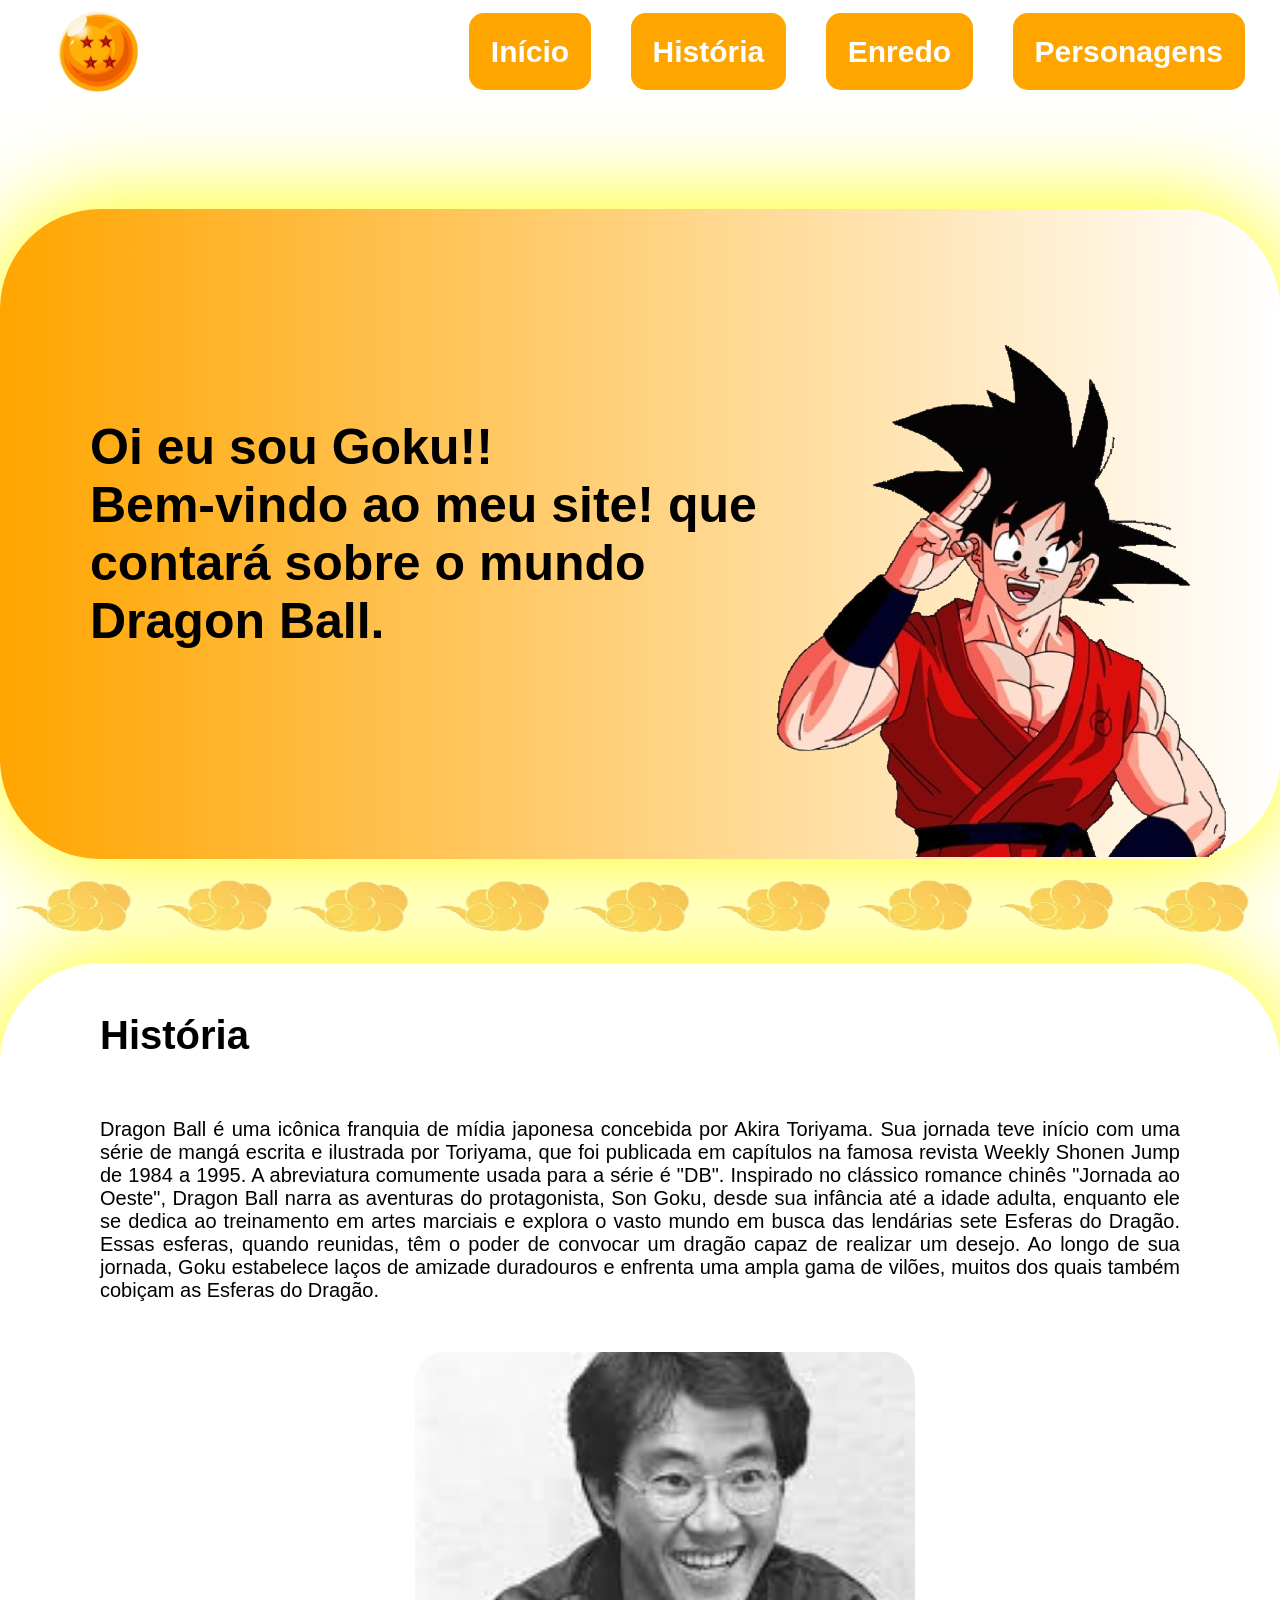
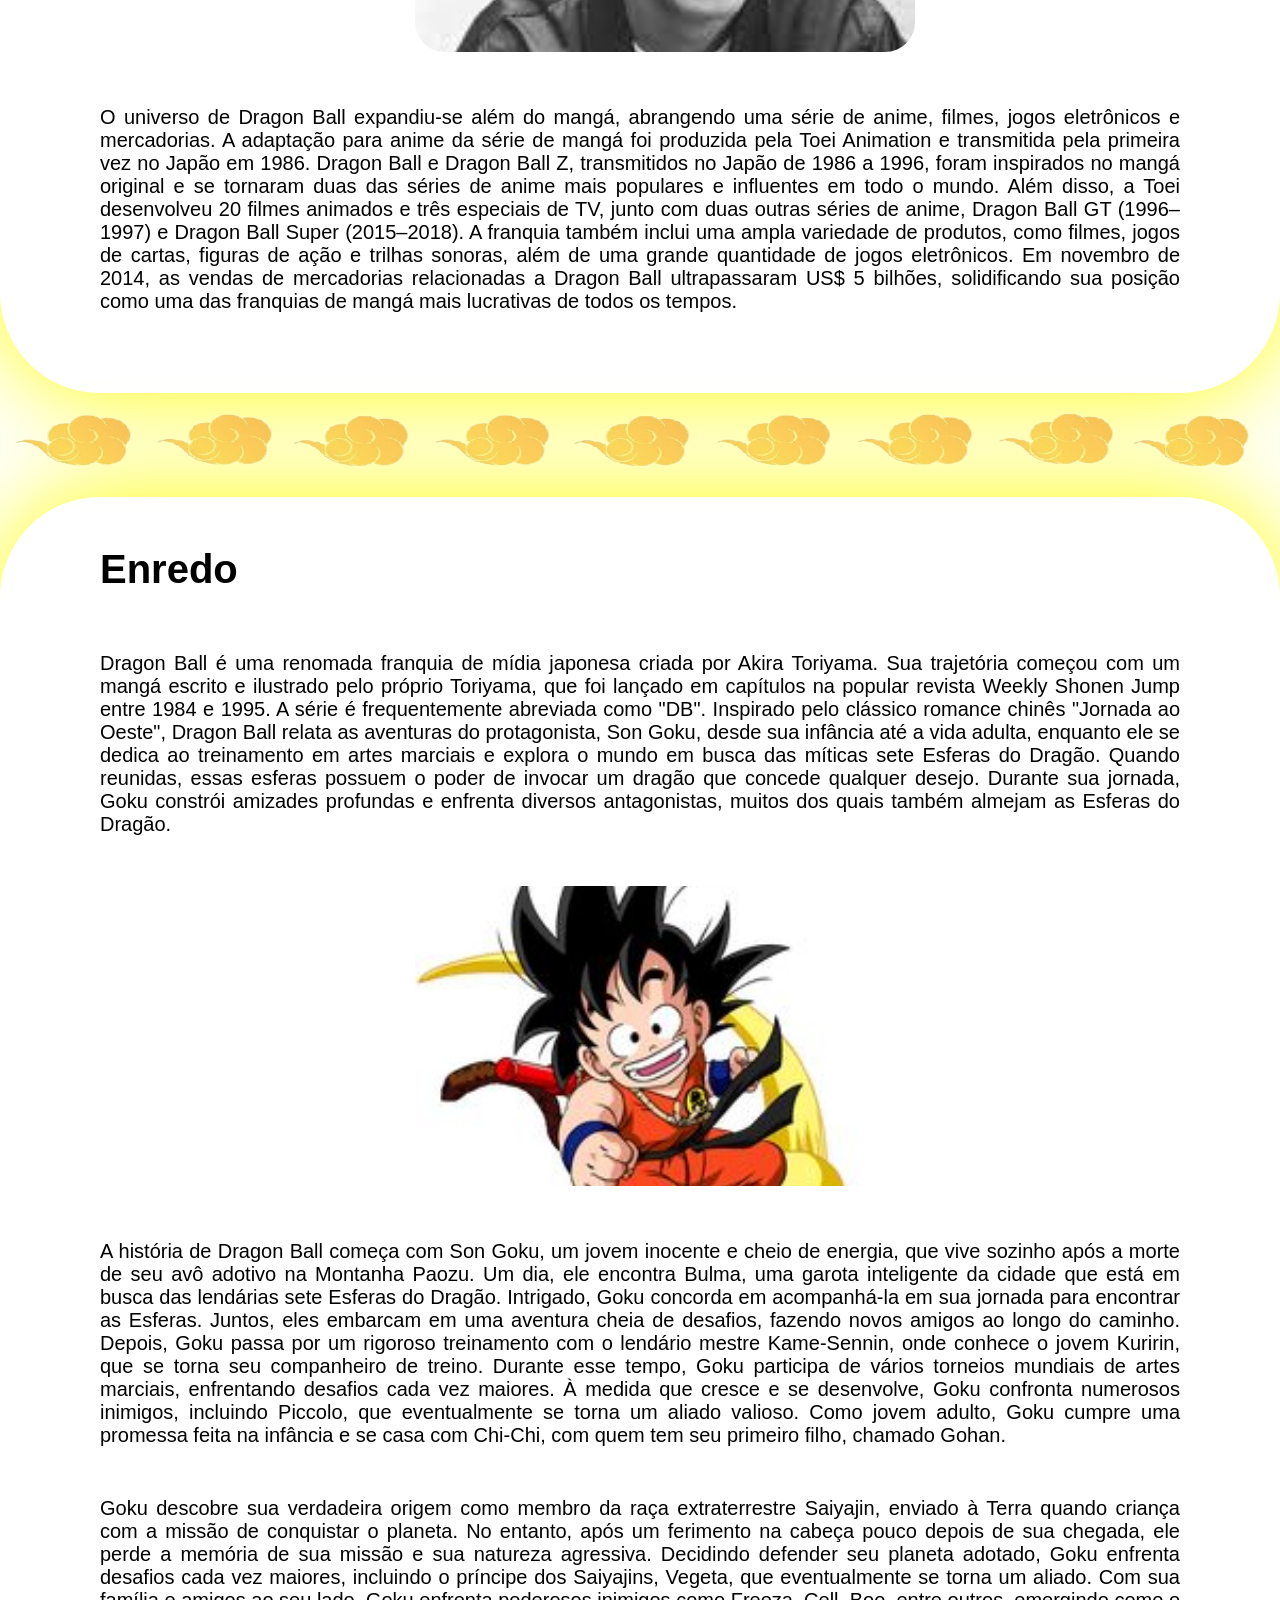
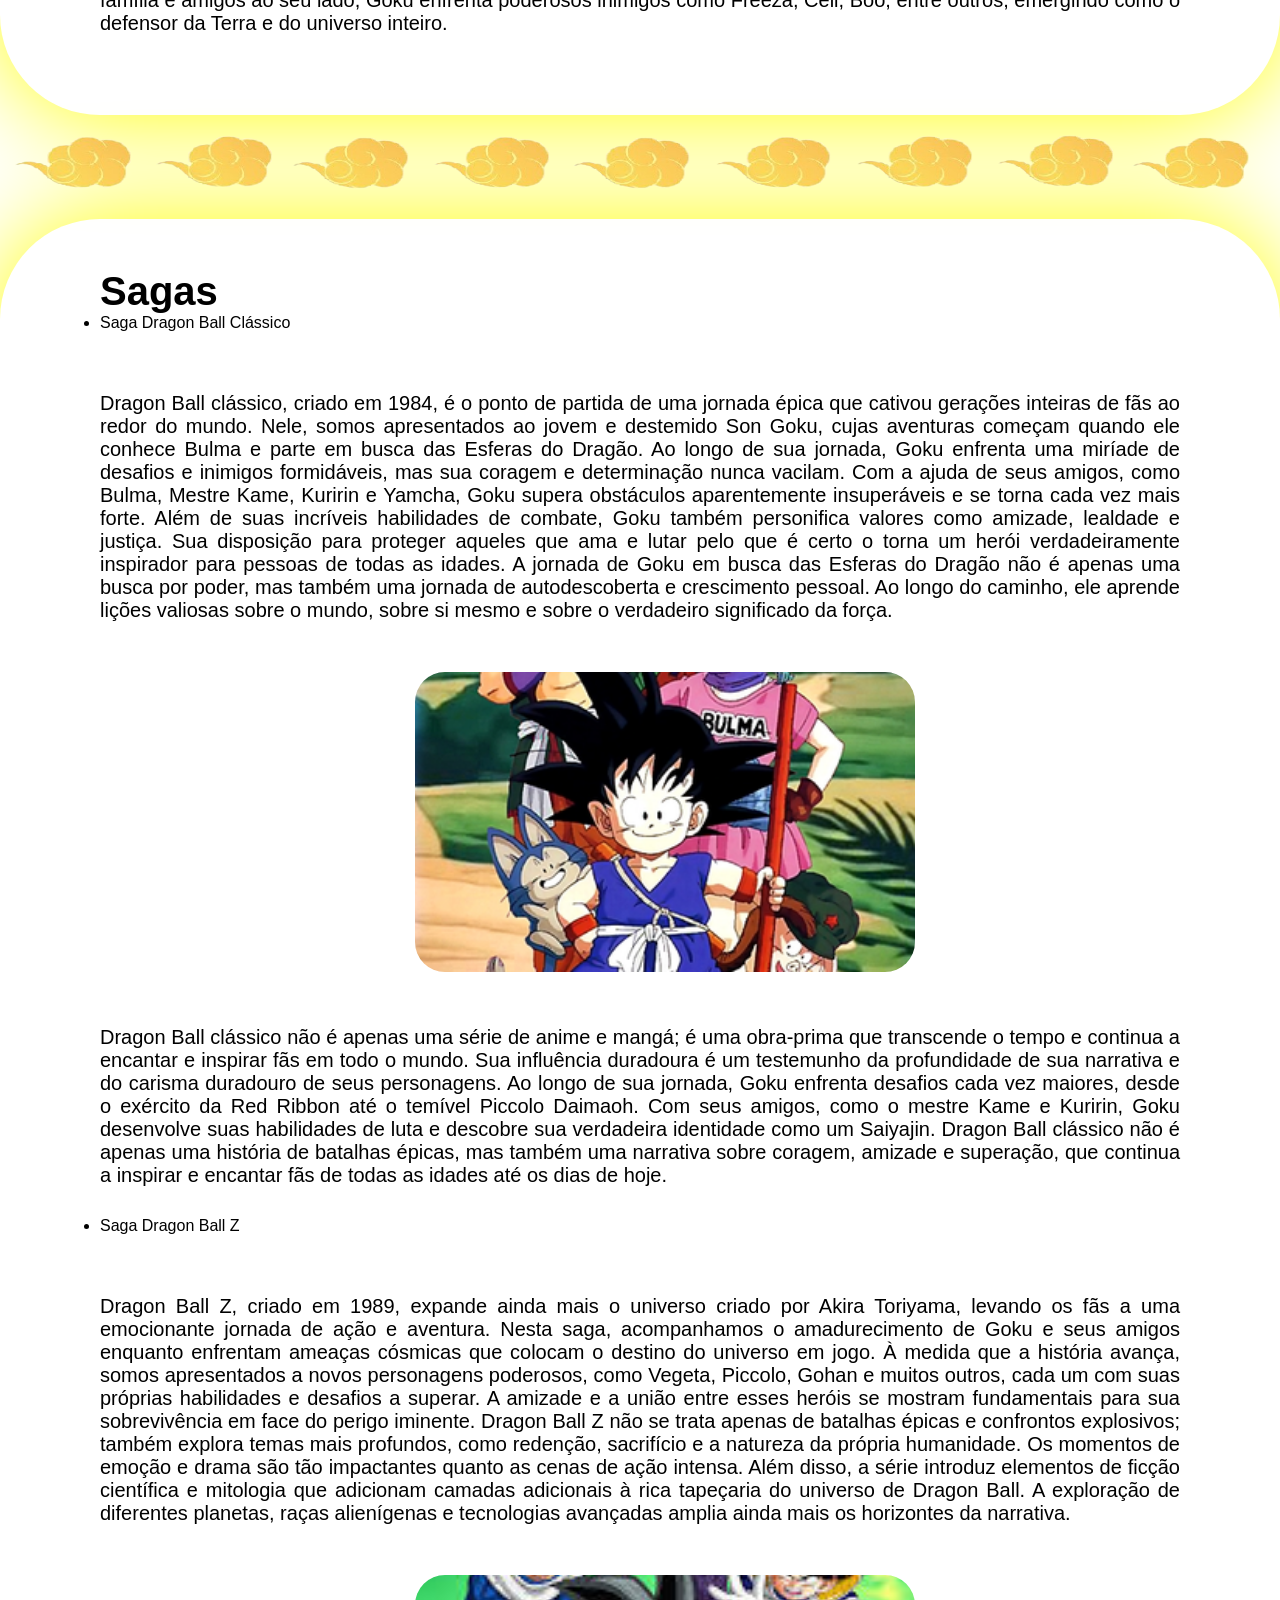
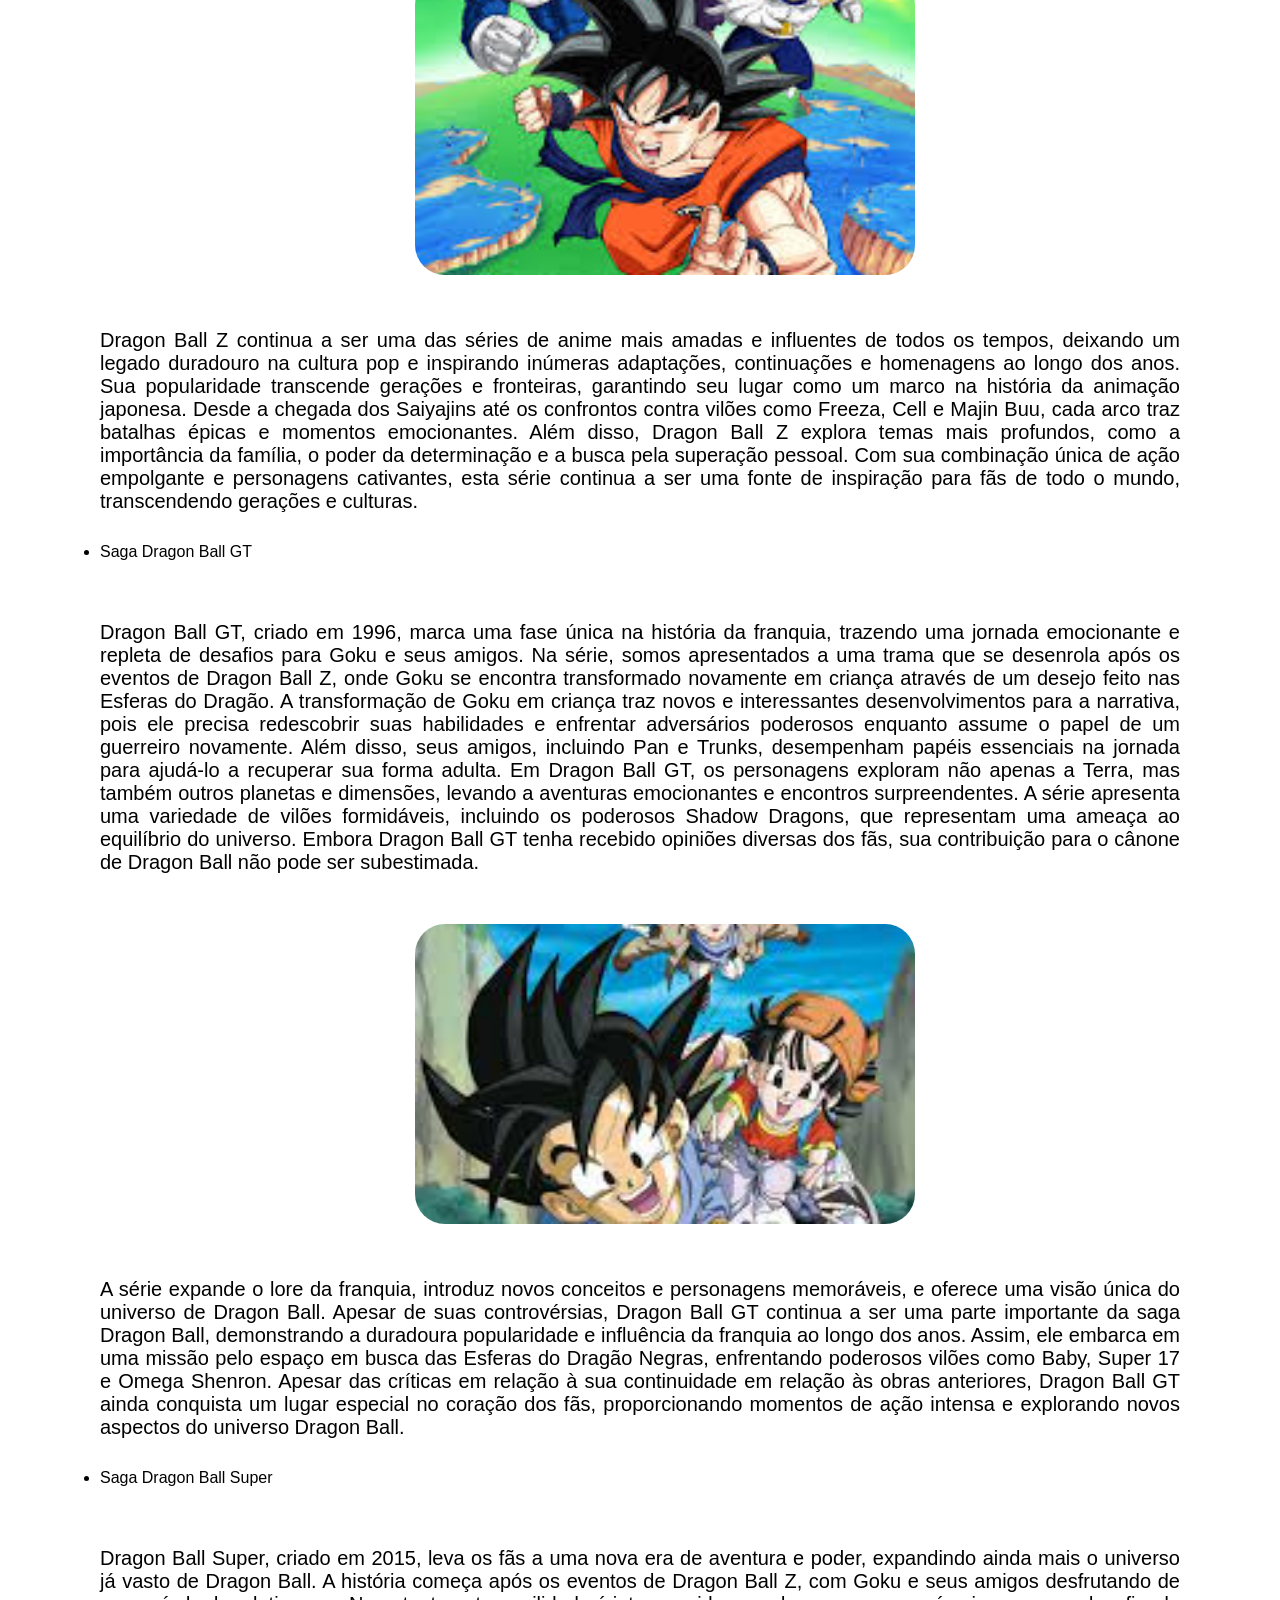
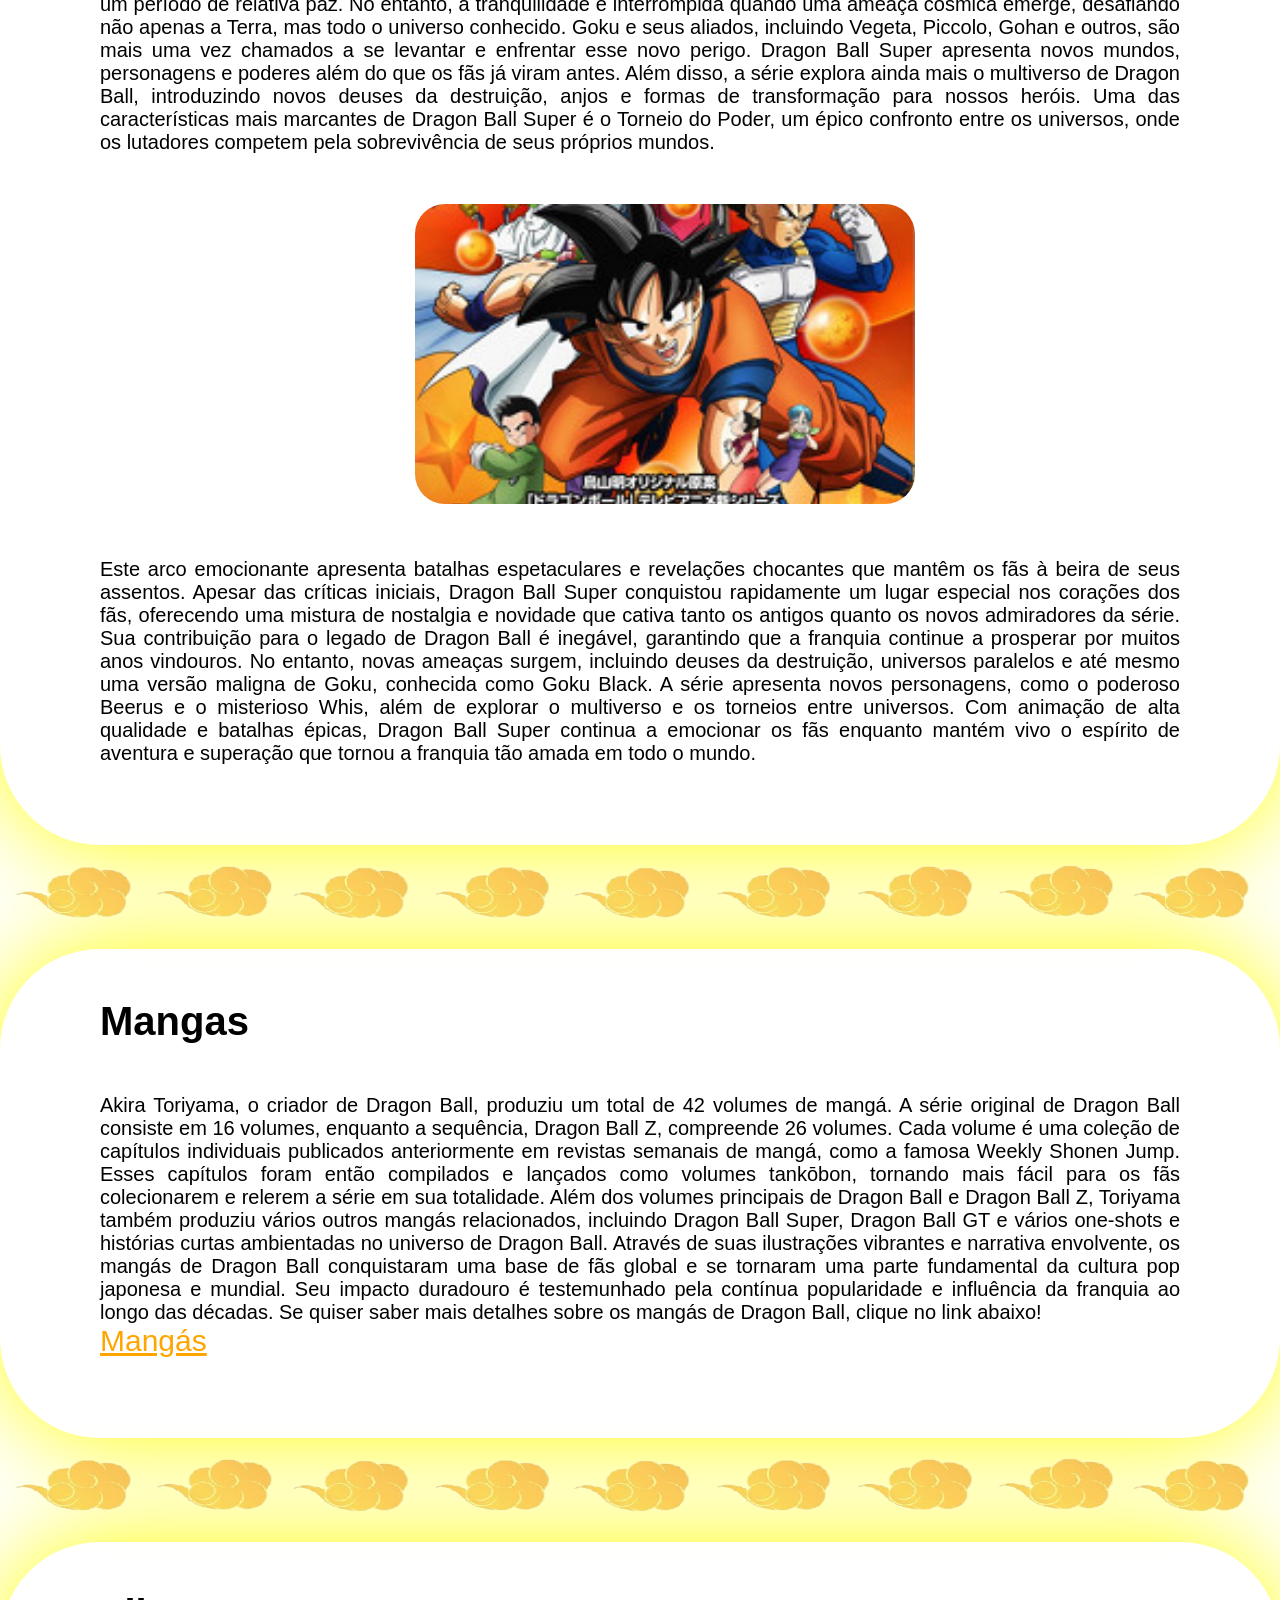
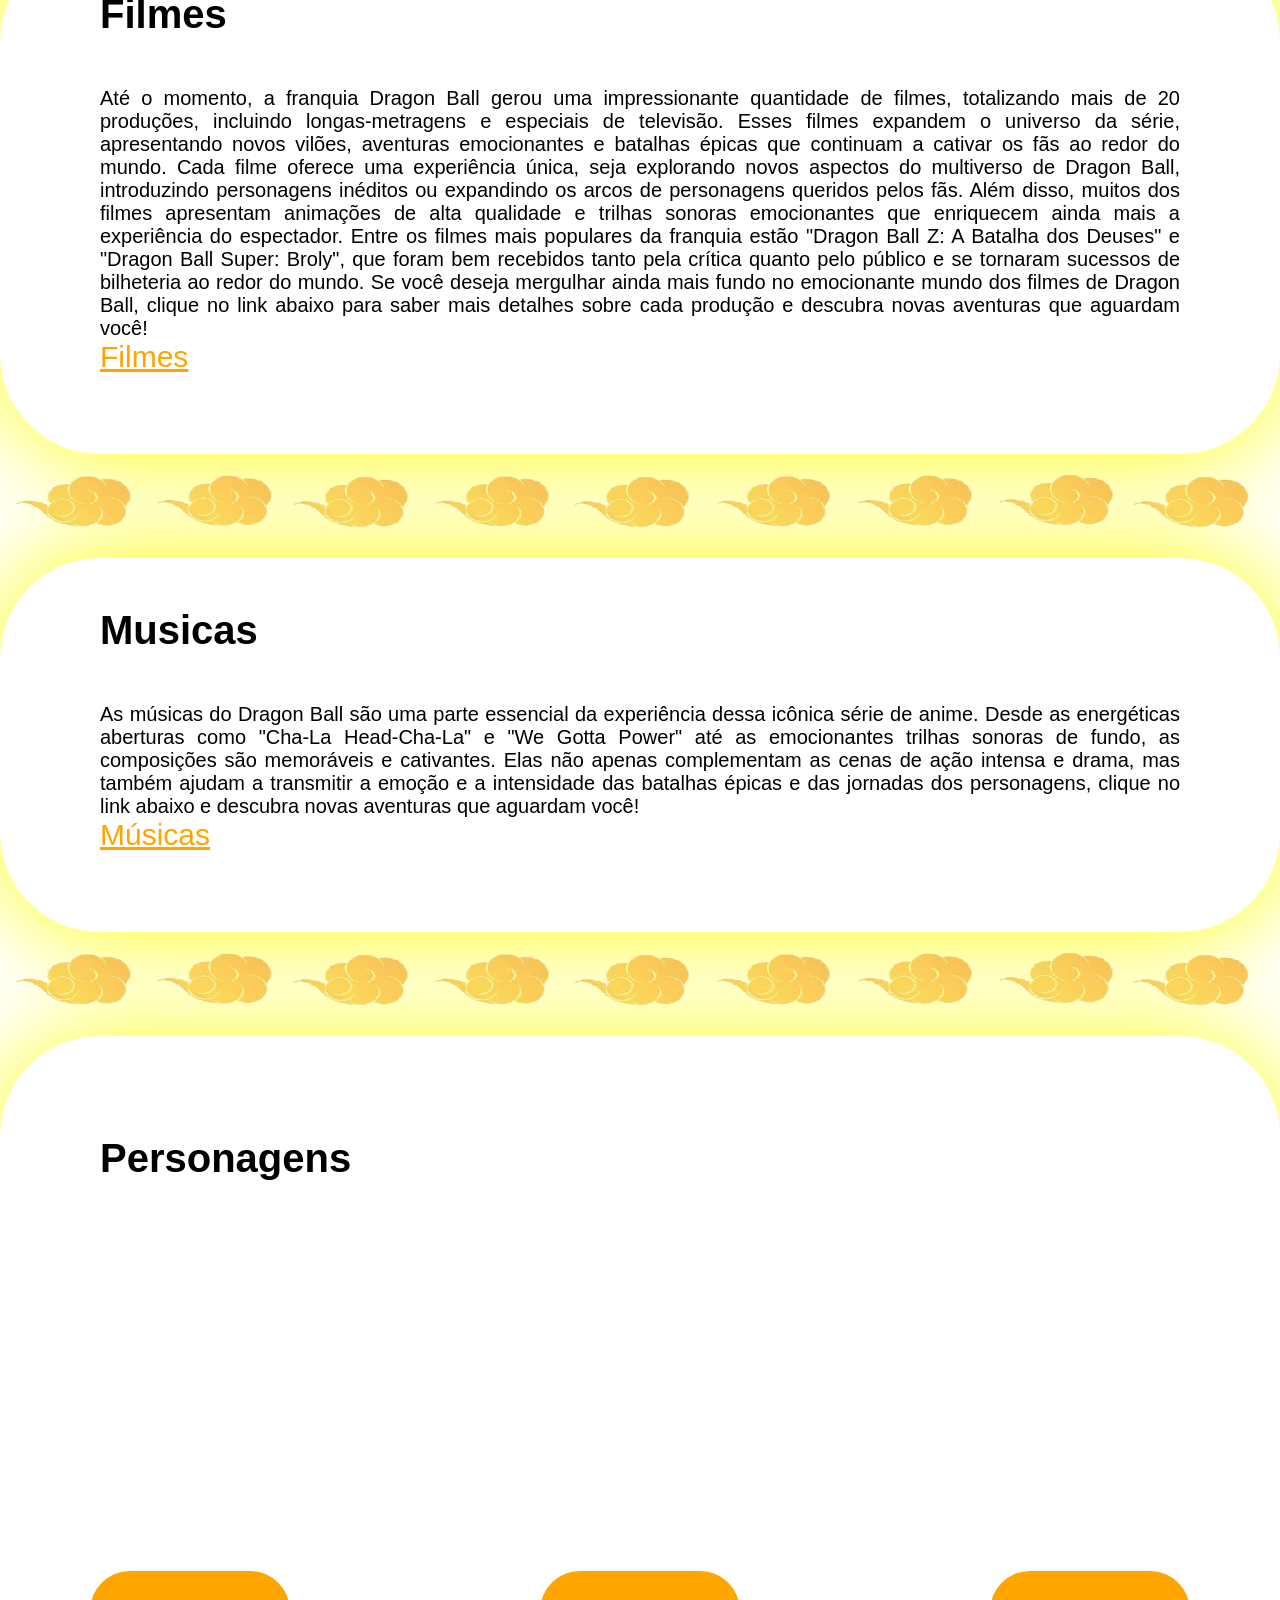
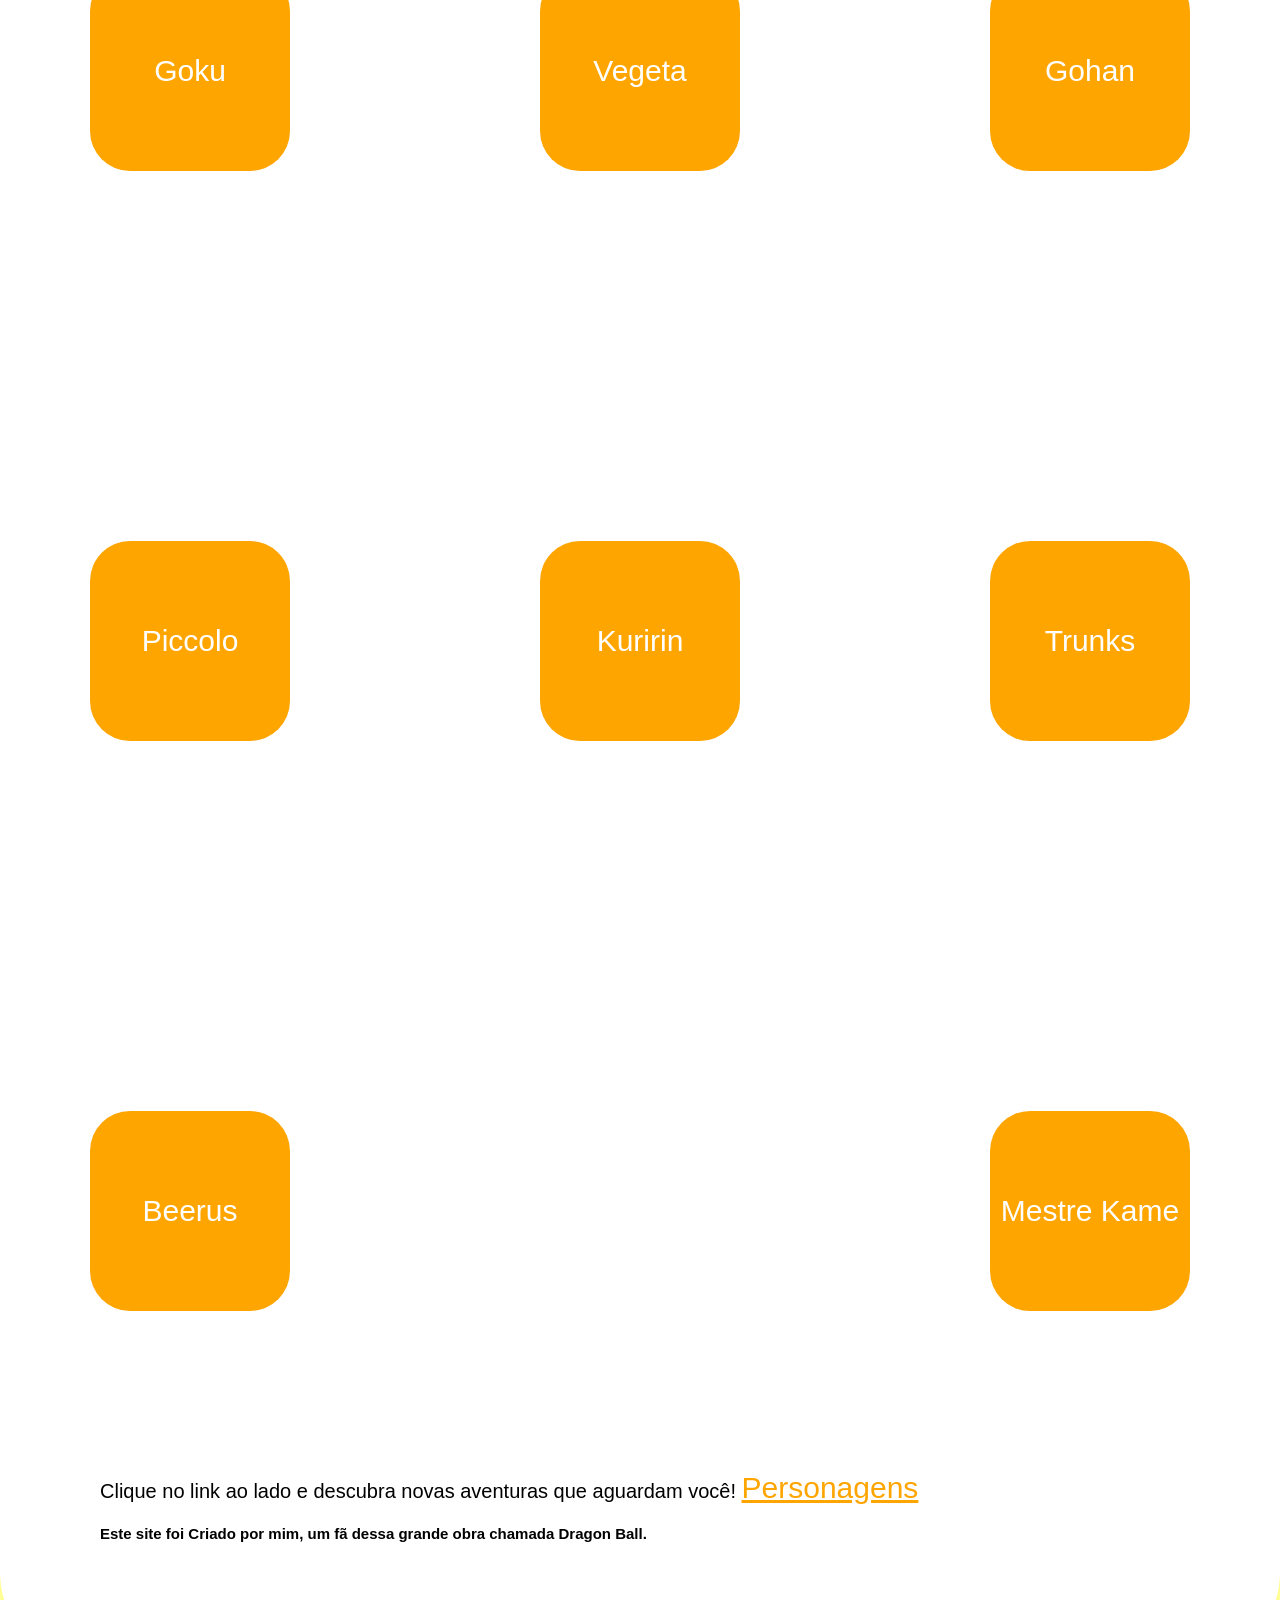
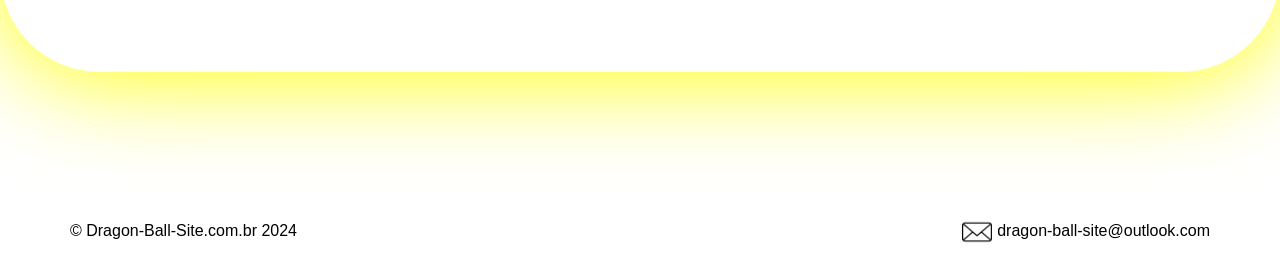
==== commit 1ff53058: "Verção 2.0 do Site" ====
--- a/index.html
+++ b/index.html
@@ -4,172 +4,202 @@
     <meta charset="UTF-8">
     <meta name="viewport" content="width=device-width, initial-scale=1.0">
     <title>Dragon Ball</title>
-    <link rel="icon" href="imagens/Logo-removebg-preview.png">
+    <link rel="icon" href="img/Logo.png">
     <link rel="stylesheet" href="style.css">
 </head>
 <body>
+    <!-- Cabesalho da Página Com Navegação -->
     <header>
-        <a href="index.html"><img src="imagens/Logo-removebg-preview.png" alt="Esfera do Dragao"></a>
+        <a href="index.html"><img src="img/Logo.png" alt="Esfera do Dragão de 4 Estrelas"></a>
         <nav>
-            <ul>
+            <ul id="navlinks" class="navlinks">
                 <li><a href="#inicio">Início</a></li>
                 <li><a href="#historia">História</a></li>
                 <li><a href="#enredo">Enredo</a></li>
                 <li><a href="#personagens">Personagens</a></li>
             </ul>
         </nav>
+        <div class="hamburger" id="hamburger">
+            <span></span>
+            <span></span>
+            <span></span>
+        </div>
     </header>
-    <div id="inicio" class="principal">
-        <div class="titulo">
+    <!-- Seção de Apresentação da Página Com Titulo e Imagem do Goku -->
+    <section id="inicio" class="apresentacao">
+        <div class="tituloApresentacao">
             <h1>Oi eu sou Goku!! <br>Bem-vindo ao meu site! que contará sobre o mundo Dragon Ball.</h1>
         </div>
-        <img src="imagens/Goku_Principal-removebg-preview.png" alt="Goku">
-    </div>
-    <img class="nuvens" src="imagens/nuvem2-removebg-preview.png" alt="Nuvens">
-    <div id="historia" class="historia">
+        <img id="goku" src="img/GokuApresentacao.png" alt="Goku">
+    </section>
+    <!-- Imagem Que Faz a Quebra de Sessões -->
+    <img class="nuven" src="img/NuvemDivisao.png" alt="Nuvens">
+    <!-- Seção Que Conta um Pouco Da História de Dragon Ball e Com uma Imagem do Seu Criador Akira Toriyama -->
+    <section id="historia" class="historia">
         <h2>História</h2>
-        <div class="display">
-            <div class="p">
-                <p>Dragon Ball é uma icônica franquia de mídia japonesa concebida por Akira Toriyama. Sua jornada teve início com uma série de mangá escrita e ilustrada por Toriyama, que foi publicada em capítulos na famosa revista Weekly Shonen Jump de 1984 a 1995. A abreviatura comumente usada para a série é "DB". Inspirado no clássico romance chinês "Jornada ao Oeste", Dragon Ball narra as aventuras do protagonista, Son Goku, desde sua infância até a idade adulta, enquanto ele se dedica ao treinamento em artes marciais e explora o vasto mundo em busca das lendárias sete Esferas do Dragão. Essas esferas, quando reunidas, têm o poder de convocar um dragão capaz de realizar um desejo. Ao longo de sua jornada, Goku estabelece laços de amizade duradouros e enfrenta uma ampla gama de vilões, muitos dos quais também cobiçam as Esferas do Dragão.</p>
-            </div>
-            <img class="img" src="imagens/Criador_do_Dragon_Ball.png" alt="Akira Toriyama">
-        </div>
-        <p class="p2">O universo de Dragon Ball expandiu-se além do mangá, abrangendo uma série de anime, filmes, jogos eletrônicos e mercadorias. A adaptação para anime da série de mangá foi produzida pela Toei Animation e transmitida pela primeira vez no Japão em 1986. Dragon Ball e Dragon Ball Z, transmitidos no Japão de 1986 a 1996, foram inspirados no mangá original e se tornaram duas das séries de anime mais populares e influentes em todo o mundo. Além disso, a Toei desenvolveu 20 filmes animados e três especiais de TV, junto com duas outras séries de anime, Dragon Ball GT (1996–1997) e Dragon Ball Super (2015–2018). A franquia também inclui uma ampla variedade de produtos, como filmes, jogos de cartas, figuras de ação e trilhas sonoras, além de uma grande quantidade de jogos eletrônicos. Em novembro de 2014, as vendas de mercadorias relacionadas a Dragon Ball ultrapassaram US$ 5 bilhões, solidificando sua posição como uma das franquias de mangá mais lucrativas de todos os tempos.</p>
-    </div>
-    <img class="nuvens" src="imagens/nuvem2-removebg-preview.png" alt="Nuvens">
-    <div id="enredo" class="enredo">
+        <div class="boxFlex">
+            <p class="paragrafo">Dragon Ball é uma icônica franquia de mídia japonesa concebida por Akira Toriyama. Sua jornada teve início com uma série de mangá escrita e ilustrada por Toriyama, que foi publicada em capítulos na famosa revista Weekly Shonen Jump de 1984 a 1995. A abreviatura comumente usada para a série é "DB". Inspirado no clássico romance chinês "Jornada ao Oeste", Dragon Ball narra as aventuras do protagonista, Son Goku, desde sua infância até a idade adulta, enquanto ele se dedica ao treinamento em artes marciais e explora o vasto mundo em busca das lendárias sete Esferas do Dragão. Essas esferas, quando reunidas, têm o poder de convocar um dragão capaz de realizar um desejo. Ao longo de sua jornada, Goku estabelece laços de amizade duradouros e enfrenta uma ampla gama de vilões, muitos dos quais também cobiçam as Esferas do Dragão.</p>
+            <div class="boxImg">
+                <img src="img/AkiraToriyama.png" alt="Akira Toriyama">
+            </div>
+        </div>
+        <p class="paragrafo2">O universo de Dragon Ball expandiu-se além do mangá, abrangendo uma série de anime, filmes, jogos eletrônicos e mercadorias. A adaptação para anime da série de mangá foi produzida pela Toei Animation e transmitida pela primeira vez no Japão em 1986. Dragon Ball e Dragon Ball Z, transmitidos no Japão de 1986 a 1996, foram inspirados no mangá original e se tornaram duas das séries de anime mais populares e influentes em todo o mundo. Além disso, a Toei desenvolveu 20 filmes animados e três especiais de TV, junto com duas outras séries de anime, Dragon Ball GT (1996–1997) e Dragon Ball Super (2015–2018). A franquia também inclui uma ampla variedade de produtos, como filmes, jogos de cartas, figuras de ação e trilhas sonoras, além de uma grande quantidade de jogos eletrônicos. Em novembro de 2014, as vendas de mercadorias relacionadas a Dragon Ball ultrapassaram US$ 5 bilhões, solidificando sua posição como uma das franquias de mangá mais lucrativas de todos os tempos.</p>
+    </section>
+    <!-- Imagem Que Faz a Quebra de Sessões -->
+    <img class="nuven" src="img/NuvemDivisao.png" alt="Nuvens">
+    <!-- Seção Que Fala Sobre o Enredo de Dragon Ball -->
+    <section id="enredo" class="enredo">
         <h2>Enredo</h2>
-        <div class="display">
-            <div class="p">
-                <p>Dragon Ball é uma renomada franquia de mídia japonesa criada por Akira Toriyama. Sua trajetória começou com um mangá escrito e ilustrado pelo próprio Toriyama, que foi lançado em capítulos na popular revista Weekly Shonen Jump entre 1984 e 1995. A série é frequentemente abreviada como "DB". Inspirado pelo clássico romance chinês "Jornada ao Oeste", Dragon Ball relata as aventuras do protagonista, Son Goku, desde sua infância até a vida adulta, enquanto ele se dedica ao treinamento em artes marciais e explora o mundo em busca das míticas sete Esferas do Dragão. Quando reunidas, essas esferas possuem o poder de invocar um dragão que concede qualquer desejo. Durante sua jornada, Goku constrói amizades profundas e enfrenta diversos antagonistas, muitos dos quais também almejam as Esferas do Dragão.</p>
-            </div>
-            <img class="img" src="imagens/Goku2.png" alt="Goku">
-        </div>
-        <p class="p2">A história de Dragon Ball começa com Son Goku, um jovem inocente e cheio de energia, que vive sozinho após a morte de seu avô adotivo na Montanha Paozu. Um dia, ele encontra Bulma, uma garota inteligente da cidade que está em busca das lendárias sete Esferas do Dragão. Intrigado, Goku concorda em acompanhá-la em sua jornada para encontrar as Esferas. Juntos, eles embarcam em uma aventura cheia de desafios, fazendo novos amigos ao longo do caminho. Depois, Goku passa por um rigoroso treinamento com o lendário mestre Kame-Sennin, onde conhece o jovem Kuririn, que se torna seu companheiro de treino. Durante esse tempo, Goku participa de vários torneios mundiais de artes marciais, enfrentando desafios cada vez maiores. À medida que cresce e se desenvolve, Goku confronta numerosos inimigos, incluindo Piccolo, que eventualmente se torna um aliado valioso. Como jovem adulto, Goku cumpre uma promessa feita na infância e se casa com Chi-Chi, com quem tem seu primeiro filho, chamado Gohan.</p>
-        <p class="p2">Goku descobre sua verdadeira origem como membro da raça extraterrestre Saiyajin, enviado à Terra quando criança com a missão de conquistar o planeta. No entanto, após um ferimento na cabeça pouco depois de sua chegada, ele perde a memória de sua missão e sua natureza agressiva. Decidindo defender seu planeta adotado, Goku enfrenta desafios cada vez maiores, incluindo o príncipe dos Saiyajins, Vegeta, que eventualmente se torna um aliado. Com sua família e amigos ao seu lado, Goku enfrenta poderosos inimigos como Freeza, Cell, Boo, entre outros, emergindo como o defensor da Terra e do universo inteiro.</p>
-    </div>
-    <img class="nuvens" src="imagens/nuvem2-removebg-preview.png" alt="Nuvens">
-    <div class="sagas">
+        <div class="boxFlex">
+            <p class="paragrafo">Dragon Ball é uma renomada franquia de mídia japonesa criada por Akira Toriyama. Sua trajetória começou com um mangá escrito e ilustrado pelo próprio Toriyama, que foi lançado em capítulos na popular revista Weekly Shonen Jump entre 1984 e 1995. A série é frequentemente abreviada como "DB". Inspirado pelo clássico romance chinês "Jornada ao Oeste", Dragon Ball relata as aventuras do protagonista, Son Goku, desde sua infância até a vida adulta, enquanto ele se dedica ao treinamento em artes marciais e explora o mundo em busca das míticas sete Esferas do Dragão. Quando reunidas, essas esferas possuem o poder de invocar um dragão que concede qualquer desejo. Durante sua jornada, Goku constrói amizades profundas e enfrenta diversos antagonistas, muitos dos quais também almejam as Esferas do Dragão.</p>
+            <div class="boxImg">
+                <img src="img/GokuEnredo.png" alt="Goku">
+            </div>
+        </div>
+        <p class="paragrafo2">A história de Dragon Ball começa com Son Goku, um jovem inocente e cheio de energia, que vive sozinho após a morte de seu avô adotivo na Montanha Paozu. Um dia, ele encontra Bulma, uma garota inteligente da cidade que está em busca das lendárias sete Esferas do Dragão. Intrigado, Goku concorda em acompanhá-la em sua jornada para encontrar as Esferas. Juntos, eles embarcam em uma aventura cheia de desafios, fazendo novos amigos ao longo do caminho. Depois, Goku passa por um rigoroso treinamento com o lendário mestre Kame-Sennin, onde conhece o jovem Kuririn, que se torna seu companheiro de treino. Durante esse tempo, Goku participa de vários torneios mundiais de artes marciais, enfrentando desafios cada vez maiores. À medida que cresce e se desenvolve, Goku confronta numerosos inimigos, incluindo Piccolo, que eventualmente se torna um aliado valioso. Como jovem adulto, Goku cumpre uma promessa feita na infância e se casa com Chi-Chi, com quem tem seu primeiro filho, chamado Gohan.</p>
+        <p class="paragrafo2">Goku descobre sua verdadeira origem como membro da raça extraterrestre Saiyajin, enviado à Terra quando criança com a missão de conquistar o planeta. No entanto, após um ferimento na cabeça pouco depois de sua chegada, ele perde a memória de sua missão e sua natureza agressiva. Decidindo defender seu planeta adotado, Goku enfrenta desafios cada vez maiores, incluindo o príncipe dos Saiyajins, Vegeta, que eventualmente se torna um aliado. Com sua família e amigos ao seu lado, Goku enfrenta poderosos inimigos como Freeza, Cell, Boo, entre outros, emergindo como o defensor da Terra e do universo inteiro.</p>
+    </section>
+    <!-- Imagem Que Faz a Quebra de Sessões -->
+    <img class="nuven" src="img/NuvemDivisao.png" alt="Nuvens">
+    <!-- Seção Que Conta um Resumo de Cada Saga De Dragon Ball -->
+    <section class="sagas">
         <h2>Sagas</h2>
-        <ul>
-            <li class="li">Saga Dragon Ball Classico</li>
-        </ul>
-        <div class="display">
-            <div class="p">
-                <p>Dragon Ball clássico, criado em 1984, é o ponto de partida de uma jornada épica que cativou gerações inteiras de fãs ao redor do mundo. Nele, somos apresentados ao jovem e destemido Son Goku, cujas aventuras começam quando ele conhece Bulma e parte em busca das Esferas do Dragão. Ao longo de sua jornada, Goku enfrenta uma miríade de desafios e inimigos formidáveis, mas sua coragem e determinação nunca vacilam. Com a ajuda de seus amigos, como Bulma, Mestre Kame, Kuririn e Yamcha, Goku supera obstáculos aparentemente insuperáveis e se torna cada vez mais forte. Além de suas incríveis habilidades de combate, Goku também personifica valores como amizade, lealdade e justiça. Sua disposição para proteger aqueles que ama e lutar pelo que é certo o torna um herói verdadeiramente inspirador para pessoas de todas as idades. A jornada de Goku em busca das Esferas do Dragão não é apenas uma busca por poder, mas também uma jornada de autodescoberta e crescimento pessoal. Ao longo do caminho, ele aprende lições valiosas sobre o mundo, sobre si mesmo e sobre o verdadeiro significado da força.</p>
-            </div>
-            <img class="img" src="imagens/dragon_ball_classico3.png" alt="Dragon Ball Classico">
-        </div>
-        <p class="p2">Dragon Ball clássico não é apenas uma série de anime e mangá; é uma obra-prima que transcende o tempo e continua a encantar e inspirar fãs em todo o mundo. Sua influência duradoura é um testemunho da profundidade de sua narrativa e do carisma duradouro de seus personagens. Ao longo de sua jornada, Goku enfrenta desafios cada vez maiores, desde o exército da Red Ribbon até o temível Piccolo Daimaoh. Com seus amigos, como o mestre Kame e Kuririn, Goku desenvolve suas habilidades de luta e descobre sua verdadeira identidade como um Saiyajin. Dragon Ball clássico não é apenas uma história de batalhas épicas, mas também uma narrativa sobre coragem, amizade e superação, que continua a inspirar e encantar fãs de todas as idades até os dias de hoje.</p>
+        <!-- Saga Dragon Ball Clássico -->
+        <ul>
+            <li>Saga Dragon Ball Clássico</li>
+        </ul>
+        <div class="boxFlex">
+            <p class="paragrafo">Dragon Ball clássico, criado em 1984, é o ponto de partida de uma jornada épica que cativou gerações inteiras de fãs ao redor do mundo. Nele, somos apresentados ao jovem e destemido Son Goku, cujas aventuras começam quando ele conhece Bulma e parte em busca das Esferas do Dragão. Ao longo de sua jornada, Goku enfrenta uma miríade de desafios e inimigos formidáveis, mas sua coragem e determinação nunca vacilam. Com a ajuda de seus amigos, como Bulma, Mestre Kame, Kuririn e Yamcha, Goku supera obstáculos aparentemente insuperáveis e se torna cada vez mais forte. Além de suas incríveis habilidades de combate, Goku também personifica valores como amizade, lealdade e justiça. Sua disposição para proteger aqueles que ama e lutar pelo que é certo o torna um herói verdadeiramente inspirador para pessoas de todas as idades. A jornada de Goku em busca das Esferas do Dragão não é apenas uma busca por poder, mas também uma jornada de autodescoberta e crescimento pessoal. Ao longo do caminho, ele aprende lições valiosas sobre o mundo, sobre si mesmo e sobre o verdadeiro significado da força.</p>
+            <div class="boxImg">
+                <img src="img/DragonBallClassico.png" alt="Dragon Ball Clássico">
+            </div>
+        </div>
+        <p class="paragrafo2">Dragon Ball clássico não é apenas uma série de anime e mangá; é uma obra-prima que transcende o tempo e continua a encantar e inspirar fãs em todo o mundo. Sua influência duradoura é um testemunho da profundidade de sua narrativa e do carisma duradouro de seus personagens. Ao longo de sua jornada, Goku enfrenta desafios cada vez maiores, desde o exército da Red Ribbon até o temível Piccolo Daimaoh. Com seus amigos, como o mestre Kame e Kuririn, Goku desenvolve suas habilidades de luta e descobre sua verdadeira identidade como um Saiyajin. Dragon Ball clássico não é apenas uma história de batalhas épicas, mas também uma narrativa sobre coragem, amizade e superação, que continua a inspirar e encantar fãs de todas as idades até os dias de hoje.</p>
+        <!-- Saga Dragon Ball Z -->
         <ul>
             <li>Saga Dragon Ball Z</li>
         </ul>
-        <div class="display">
-            <div class="p">
-                <p>Dragon Ball Z, criado em 1989, expande ainda mais o universo criado por Akira Toriyama, levando os fãs a uma emocionante jornada de ação e aventura. Nesta saga, acompanhamos o amadurecimento de Goku e seus amigos enquanto enfrentam ameaças cósmicas que colocam o destino do universo em jogo. À medida que a história avança, somos apresentados a novos personagens poderosos, como Vegeta, Piccolo, Gohan e muitos outros, cada um com suas próprias habilidades e desafios a superar. A amizade e a união entre esses heróis se mostram fundamentais para sua sobrevivência em face do perigo iminente. Dragon Ball Z não se trata apenas de batalhas épicas e confrontos explosivos; também explora temas mais profundos, como redenção, sacrifício e a natureza da própria humanidade. Os momentos de emoção e drama são tão impactantes quanto as cenas de ação intensa. Além disso, a série introduz elementos de ficção científica e mitologia que adicionam camadas adicionais à rica tapeçaria do universo de Dragon Ball. A exploração de diferentes planetas, raças alienígenas e tecnologias avançadas amplia ainda mais os horizontes da narrativa.</p>
-            </div>
-            <img class="img" src="imagens/dragon_ball_z.png" alt="Dragon Ball Z">
-        </div>
-        <p class="p2">Dragon Ball Z continua a ser uma das séries de anime mais amadas e influentes de todos os tempos, deixando um legado duradouro na cultura pop e inspirando inúmeras adaptações, continuações e homenagens ao longo dos anos. Sua popularidade transcende gerações e fronteiras, garantindo seu lugar como um marco na história da animação japonesa. Desde a chegada dos Saiyajins até os confrontos contra vilões como Freeza, Cell e Majin Buu, cada arco traz batalhas épicas e momentos emocionantes. Além disso, Dragon Ball Z explora temas mais profundos, como a importância da família, o poder da determinação e a busca pela superação pessoal. Com sua combinação única de ação empolgante e personagens cativantes, esta série continua a ser uma fonte de inspiração para fãs de todo o mundo, transcendendo gerações e culturas.</p>
+        <div class="boxFlex">
+            <p class="paragrafo">Dragon Ball Z, criado em 1989, expande ainda mais o universo criado por Akira Toriyama, levando os fãs a uma emocionante jornada de ação e aventura. Nesta saga, acompanhamos o amadurecimento de Goku e seus amigos enquanto enfrentam ameaças cósmicas que colocam o destino do universo em jogo. À medida que a história avança, somos apresentados a novos personagens poderosos, como Vegeta, Piccolo, Gohan e muitos outros, cada um com suas próprias habilidades e desafios a superar. A amizade e a união entre esses heróis se mostram fundamentais para sua sobrevivência em face do perigo iminente. Dragon Ball Z não se trata apenas de batalhas épicas e confrontos explosivos; também explora temas mais profundos, como redenção, sacrifício e a natureza da própria humanidade. Os momentos de emoção e drama são tão impactantes quanto as cenas de ação intensa. Além disso, a série introduz elementos de ficção científica e mitologia que adicionam camadas adicionais à rica tapeçaria do universo de Dragon Ball. A exploração de diferentes planetas, raças alienígenas e tecnologias avançadas amplia ainda mais os horizontes da narrativa.</p>
+            <div class="boxImg">
+                <img src="img/DragonBallZ.png" alt="Dragon Ball Z">
+            </div>
+            </div>
+        <p class="paragrafo2">Dragon Ball Z continua a ser uma das séries de anime mais amadas e influentes de todos os tempos, deixando um legado duradouro na cultura pop e inspirando inúmeras adaptações, continuações e homenagens ao longo dos anos. Sua popularidade transcende gerações e fronteiras, garantindo seu lugar como um marco na história da animação japonesa. Desde a chegada dos Saiyajins até os confrontos contra vilões como Freeza, Cell e Majin Buu, cada arco traz batalhas épicas e momentos emocionantes. Além disso, Dragon Ball Z explora temas mais profundos, como a importância da família, o poder da determinação e a busca pela superação pessoal. Com sua combinação única de ação empolgante e personagens cativantes, esta série continua a ser uma fonte de inspiração para fãs de todo o mundo, transcendendo gerações e culturas.</p>
+        <!-- Saga Dragon Ball GT -->
         <ul>
             <li>Saga Dragon Ball GT</li>
         </ul>
-        <div class="display">
-            <div class="p">
-                <p>Dragon Ball GT, criado em 1996, marca uma fase única na história da franquia, trazendo uma jornada emocionante e repleta de desafios para Goku e seus amigos. Na série, somos apresentados a uma trama que se desenrola após os eventos de Dragon Ball Z, onde Goku se encontra transformado novamente em criança através de um desejo feito nas Esferas do Dragão. A transformação de Goku em criança traz novos e interessantes desenvolvimentos para a narrativa, pois ele precisa redescobrir suas habilidades e enfrentar adversários poderosos enquanto assume o papel de um guerreiro novamente. Além disso, seus amigos, incluindo Pan e Trunks, desempenham papéis essenciais na jornada para ajudá-lo a recuperar sua forma adulta. Em Dragon Ball GT, os personagens exploram não apenas a Terra, mas também outros planetas e dimensões, levando a aventuras emocionantes e encontros surpreendentes. A série apresenta uma variedade de vilões formidáveis, incluindo os poderosos Shadow Dragons, que representam uma ameaça ao equilíbrio do universo. Embora Dragon Ball GT tenha recebido opiniões diversas dos fãs, sua contribuição para o cânone de Dragon Ball não pode ser subestimada.</p>
-            </div>
-            <img class="img" src="imagens/dragon_ball_GT2.png" alt="Dragon Ball GT">
-        </div>
-        <p class="p2">A série expande o lore da franquia, introduz novos conceitos e personagens memoráveis, e oferece uma visão única do universo de Dragon Ball. Apesar de suas controvérsias, Dragon Ball GT continua a ser uma parte importante da saga Dragon Ball, demonstrando a duradoura popularidade e influência da franquia ao longo dos anos. Assim, ele embarca em uma missão pelo espaço em busca das Esferas do Dragão Negras, enfrentando poderosos vilões como Baby, Super 17 e Omega Shenron. Apesar das críticas em relação à sua continuidade em relação às obras anteriores, Dragon Ball GT ainda conquista um lugar especial no coração dos fãs, proporcionando momentos de ação intensa e explorando novos aspectos do universo Dragon Ball.</p>
+        <div class="boxFlex">
+            <p class="paragrafo">Dragon Ball GT, criado em 1996, marca uma fase única na história da franquia, trazendo uma jornada emocionante e repleta de desafios para Goku e seus amigos. Na série, somos apresentados a uma trama que se desenrola após os eventos de Dragon Ball Z, onde Goku se encontra transformado novamente em criança através de um desejo feito nas Esferas do Dragão. A transformação de Goku em criança traz novos e interessantes desenvolvimentos para a narrativa, pois ele precisa redescobrir suas habilidades e enfrentar adversários poderosos enquanto assume o papel de um guerreiro novamente. Além disso, seus amigos, incluindo Pan e Trunks, desempenham papéis essenciais na jornada para ajudá-lo a recuperar sua forma adulta. Em Dragon Ball GT, os personagens exploram não apenas a Terra, mas também outros planetas e dimensões, levando a aventuras emocionantes e encontros surpreendentes. A série apresenta uma variedade de vilões formidáveis, incluindo os poderosos Shadow Dragons, que representam uma ameaça ao equilíbrio do universo. Embora Dragon Ball GT tenha recebido opiniões diversas dos fãs, sua contribuição para o cânone de Dragon Ball não pode ser subestimada.</p>
+            <div class="boxImg">
+                <img src="img/DragonBallGT.png" alt="Dragon Ball GT">
+            </div>
+        </div>
+        <p class="paragrafo2">A série expande o lore da franquia, introduz novos conceitos e personagens memoráveis, e oferece uma visão única do universo de Dragon Ball. Apesar de suas controvérsias, Dragon Ball GT continua a ser uma parte importante da saga Dragon Ball, demonstrando a duradoura popularidade e influência da franquia ao longo dos anos. Assim, ele embarca em uma missão pelo espaço em busca das Esferas do Dragão Negras, enfrentando poderosos vilões como Baby, Super 17 e Omega Shenron. Apesar das críticas em relação à sua continuidade em relação às obras anteriores, Dragon Ball GT ainda conquista um lugar especial no coração dos fãs, proporcionando momentos de ação intensa e explorando novos aspectos do universo Dragon Ball.</p>
+        <!-- Saga Dragon Ball Super -->
         <ul>
             <li>Saga Dragon Ball Super</li>
         </ul>
-        <div class="display">
-            <div class="p">
-                <p>Dragon Ball Super, criado em 2015, leva os fãs a uma nova era de aventura e poder, expandindo ainda mais o universo já vasto de Dragon Ball. A história começa após os eventos de Dragon Ball Z, com Goku e seus amigos desfrutando de um período de relativa paz. No entanto, a tranquilidade é interrompida quando uma ameaça cósmica emerge, desafiando não apenas a Terra, mas todo o universo conhecido. Goku e seus aliados, incluindo Vegeta, Piccolo, Gohan e outros, são mais uma vez chamados a se levantar e enfrentar esse novo perigo. Dragon Ball Super apresenta novos mundos, personagens e poderes além do que os fãs já viram antes. Além disso, a série explora ainda mais o multiverso de Dragon Ball, introduzindo novos deuses da destruição, anjos e formas de transformação para nossos heróis. Uma das características mais marcantes de Dragon Ball Super é o Torneio do Poder, um épico confronto entre os universos, onde os lutadores competem pela sobrevivência de seus próprios mundos.</p>
-            </div>
-            <img class="img" src="imagens/dragon_ball_super.png" alt="Dragon Ball Super">
-        </div>
-        <p class="p2">Este arco emocionante apresenta batalhas espetaculares e revelações chocantes que mantêm os fãs à beira de seus assentos. Apesar das críticas iniciais, Dragon Ball Super conquistou rapidamente um lugar especial nos corações dos fãs, oferecendo uma mistura de nostalgia e novidade que cativa tanto os antigos quanto os novos admiradores da série. Sua contribuição para o legado de Dragon Ball é inegável, garantindo que a franquia continue a prosperar por muitos anos vindouros. No entanto, novas ameaças surgem, incluindo deuses da destruição, universos paralelos e até mesmo uma versão maligna de Goku, conhecida como Goku Black. A série apresenta novos personagens, como o poderoso Beerus e o misterioso Whis, além de explorar o multiverso e os torneios entre universos. Com animação de alta qualidade e batalhas épicas, Dragon Ball Super continua a emocionar os fãs enquanto mantém vivo o espírito de aventura e superação que tornou a franquia tão amada em todo o mundo.</p>
-    </div>
-    <img class="nuvens" src="imagens/nuvem2-removebg-preview.png" alt="Nuvens">
-    <div class="mangas">
+        <div class="boxFlex">
+            <p class="paragrafo">Dragon Ball Super, criado em 2015, leva os fãs a uma nova era de aventura e poder, expandindo ainda mais o universo já vasto de Dragon Ball. A história começa após os eventos de Dragon Ball Z, com Goku e seus amigos desfrutando de um período de relativa paz. No entanto, a tranquilidade é interrompida quando uma ameaça cósmica emerge, desafiando não apenas a Terra, mas todo o universo conhecido. Goku e seus aliados, incluindo Vegeta, Piccolo, Gohan e outros, são mais uma vez chamados a se levantar e enfrentar esse novo perigo. Dragon Ball Super apresenta novos mundos, personagens e poderes além do que os fãs já viram antes. Além disso, a série explora ainda mais o multiverso de Dragon Ball, introduzindo novos deuses da destruição, anjos e formas de transformação para nossos heróis. Uma das características mais marcantes de Dragon Ball Super é o Torneio do Poder, um épico confronto entre os universos, onde os lutadores competem pela sobrevivência de seus próprios mundos.</p>
+            <div class="boxImg">
+                <img src="img/DragonBallSuper.png" alt="Dragon Ball Super">
+            </div>
+        </div>
+        <p class="paragrafo2">Este arco emocionante apresenta batalhas espetaculares e revelações chocantes que mantêm os fãs à beira de seus assentos. Apesar das críticas iniciais, Dragon Ball Super conquistou rapidamente um lugar especial nos corações dos fãs, oferecendo uma mistura de nostalgia e novidade que cativa tanto os antigos quanto os novos admiradores da série. Sua contribuição para o legado de Dragon Ball é inegável, garantindo que a franquia continue a prosperar por muitos anos vindouros. No entanto, novas ameaças surgem, incluindo deuses da destruição, universos paralelos e até mesmo uma versão maligna de Goku, conhecida como Goku Black. A série apresenta novos personagens, como o poderoso Beerus e o misterioso Whis, além de explorar o multiverso e os torneios entre universos. Com animação de alta qualidade e batalhas épicas, Dragon Ball Super continua a emocionar os fãs enquanto mantém vivo o espírito de aventura e superação que tornou a franquia tão amada em todo o mundo.</p>
+    </section>
+    <!-- Imagem Que Faz a Quebra de Sessões -->
+    <img class="nuven" src="img/NuvemDivisao.png" alt="Nuvens">
+    <!-- Seção Que Fala um Pouco sobre os Magas, e um Link Que Leva Para Outra Página Que Mostrará Alguns Exemplares -->
+    <section class="mangas">
         <h2>Mangas</h2>
-        <p class="p2">Akira Toriyama, o criador de Dragon Ball, produziu um total de 42 volumes de mangá. A série original de Dragon Ball consiste em 16 volumes, enquanto a sequência, Dragon Ball Z, compreende 26 volumes. Cada volume é uma coleção de capítulos individuais publicados anteriormente em revistas semanais de mangá, como a famosa Weekly Shonen Jump. Esses capítulos foram então compilados e lançados como volumes tankōbon, tornando mais fácil para os fãs colecionarem e relerem a série em sua totalidade. Além dos volumes principais de Dragon Ball e Dragon Ball Z, Toriyama também produziu vários outros mangás relacionados, incluindo Dragon Ball Super, Dragon Ball GT e vários one-shots e histórias curtas ambientadas no universo de Dragon Ball. Através de suas ilustrações vibrantes e narrativa envolvente, os mangás de Dragon Ball conquistaram uma base de fãs global e se tornaram uma parte fundamental da cultura pop japonesa e mundial. Seu impacto duradouro é testemunhado pela contínua popularidade e influência da franquia ao longo das décadas. Se quiser saber mais detalhes sobre os mangás de Dragon Ball, clique no link abaixo! <br><a class="a" href="manga.html" target="_blank">Mangás</a></p>
-    </div>
-    <img class="nuvens" src="imagens/nuvem2-removebg-preview.png" alt="Nuvens">
-    <div class="filmes">
+        <p class="paragrafo2">Akira Toriyama, o criador de Dragon Ball, produziu um total de 42 volumes de mangá. A série original de Dragon Ball consiste em 16 volumes, enquanto a sequência, Dragon Ball Z, compreende 26 volumes. Cada volume é uma coleção de capítulos individuais publicados anteriormente em revistas semanais de mangá, como a famosa Weekly Shonen Jump. Esses capítulos foram então compilados e lançados como volumes tankōbon, tornando mais fácil para os fãs colecionarem e relerem a série em sua totalidade. Além dos volumes principais de Dragon Ball e Dragon Ball Z, Toriyama também produziu vários outros mangás relacionados, incluindo Dragon Ball Super, Dragon Ball GT e vários one-shots e histórias curtas ambientadas no universo de Dragon Ball. Através de suas ilustrações vibrantes e narrativa envolvente, os mangás de Dragon Ball conquistaram uma base de fãs global e se tornaram uma parte fundamental da cultura pop japonesa e mundial. Seu impacto duradouro é testemunhado pela contínua popularidade e influência da franquia ao longo das décadas. Se quiser saber mais detalhes sobre os mangás de Dragon Ball, clique no link abaixo! <br><a class="proximaPagina" href="manga.html" target="_blank">Mangás</a></p>
+    </section>
+    <!-- Imagem Que Faz a Quebra de Sessões -->
+    <img class="nuven" src="img/NuvemDivisao.png" alt="Nuvens">
+    <!-- Seção Que Fala um Pouco sobre os Filmes, e um Link Que Leva Para Outra Página Que Mostrará Exemplares Que Eu mais Gostei kk -->
+    <section class="filmes">
         <h2>Filmes</h2>
-        <p class="p2">Até o momento, a franquia Dragon Ball gerou uma impressionante quantidade de filmes, totalizando mais de 20 produções, incluindo longas-metragens e especiais de televisão. Esses filmes expandem o universo da série, apresentando novos vilões, aventuras emocionantes e batalhas épicas que continuam a cativar os fãs ao redor do mundo. Cada filme oferece uma experiência única, seja explorando novos aspectos do multiverso de Dragon Ball, introduzindo personagens inéditos ou expandindo os arcos de personagens queridos pelos fãs. Além disso, muitos dos filmes apresentam animações de alta qualidade e trilhas sonoras emocionantes que enriquecem ainda mais a experiência do espectador. Entre os filmes mais populares da franquia estão "Dragon Ball Z: A Batalha dos Deuses" e "Dragon Ball Super: Broly", que foram bem recebidos tanto pela crítica quanto pelo público e se tornaram sucessos de bilheteria ao redor do mundo. Se você deseja mergulhar ainda mais fundo no emocionante mundo dos filmes de Dragon Ball, clique no link abaixo para saber mais detalhes sobre cada produção e descubra novas aventuras que aguardam você! <br><a class="a" href="filmes.html" target="_blank">Filmes</a></p>
-    </div>
-    <img class="nuvens" src="imagens/nuvem2-removebg-preview.png" alt="Nuvens">
+        <p class="paragrafo2">Até o momento, a franquia Dragon Ball gerou uma impressionante quantidade de filmes, totalizando mais de 20 produções, incluindo longas-metragens e especiais de televisão. Esses filmes expandem o universo da série, apresentando novos vilões, aventuras emocionantes e batalhas épicas que continuam a cativar os fãs ao redor do mundo. Cada filme oferece uma experiência única, seja explorando novos aspectos do multiverso de Dragon Ball, introduzindo personagens inéditos ou expandindo os arcos de personagens queridos pelos fãs. Além disso, muitos dos filmes apresentam animações de alta qualidade e trilhas sonoras emocionantes que enriquecem ainda mais a experiência do espectador. Entre os filmes mais populares da franquia estão "Dragon Ball Z: A Batalha dos Deuses" e "Dragon Ball Super: Broly", que foram bem recebidos tanto pela crítica quanto pelo público e se tornaram sucessos de bilheteria ao redor do mundo. Se você deseja mergulhar ainda mais fundo no emocionante mundo dos filmes de Dragon Ball, clique no link abaixo para saber mais detalhes sobre cada produção e descubra novas aventuras que aguardam você! <br><a class="proximaPagina" href="filme.html" target="_blank">Filmes</a></p>
+    </section>
+    <!-- Imagem Que Faz a Quebra de Sessões -->
+    <img class="nuven" src="img/NuvemDivisao.png" alt="Nuvens">
+    <!-- Seção Que Fala um Pouco sobre as Músicas, e um Link Que Leva Para Outra Página Que Mostrará as Aberturas e Fechamentos de Saga -->
     <div class="musicas">
         <h2>Musicas</h2>
-        <p class="p2">As músicas do Dragon Ball são uma parte essencial da experiência dessa icônica série de anime. Desde as energéticas aberturas como "Cha-La Head-Cha-La" e "We Gotta Power" até as emocionantes trilhas sonoras de fundo, as composições são memoráveis e cativantes. Elas não apenas complementam as cenas de ação intensa e drama, mas também ajudam a transmitir a emoção e a intensidade das batalhas épicas e das jornadas dos personagens, clique no link abaixo e descubra novas aventuras que aguardam você! <br><a class="a" href="musicas.html" target="_blank">Músicas</a></p>
+        <p class="paragrafo2">As músicas do Dragon Ball são uma parte essencial da experiência dessa icônica série de anime. Desde as energéticas aberturas como "Cha-La Head-Cha-La" e "We Gotta Power" até as emocionantes trilhas sonoras de fundo, as composições são memoráveis e cativantes. Elas não apenas complementam as cenas de ação intensa e drama, mas também ajudam a transmitir a emoção e a intensidade das batalhas épicas e das jornadas dos personagens, clique no link abaixo e descubra novas aventuras que aguardam você! <br><a class="proximaPagina" href="musica.html" target="_blank">Músicas</a></p>
     </div>
-    <img class="nuvens" src="imagens/nuvem2-removebg-preview.png" alt="Nuvens">
-    <div id="personagens" class="personagens">
-        <h2 class="h2">Personagens</h2>
-        <div class="personagens-display">
-            <div class="personagens-imagem">
-                <img src="imagens/Goku9-removebg-preview.png" alt="Goku" id="Goku">
-                <div class="personagens-caixa" onclick="toggleImage('Goku')">
+    <!-- Imagem Que Faz a Quebra de Sessões -->
+    <img class="nuven" src="img/NuvemDivisao.png" alt="Nuvens">
+    <!-- Seção Com Caixas Que Quando Clica Aparece o Personagem Nomeado -->
+    <section id="personagens" class="personagens">
+        <h2>Personagens</h2>
+        <!-- Div Para Deixar as Caixas Flexiveis -->
+        <div class="container">
+            <div class="boxPersonagens">
+                <img src="img/GokuPersonagem.png" alt="Goku" id="Goku">
+                <div class="boxPersonagens2" onclick="toggleImage('Goku')">
                     <p>Goku</p>
                 </div>
             </div>
-            <div class="personagens-imagem">
-                <img src="imagens/Vegeta3-removebg-preview.png" alt="Vegeta" id="Vegeta">
-                <div class="personagens-caixa" onclick="toggleImage('Vegeta')">
+            <div class="boxPersonagens">
+                <img src="img/Vegeta.png" alt="Vegeta" id="Vegeta">
+                <div class="boxPersonagens2" onclick="toggleImage('Vegeta')">
                     <p>Vegeta</p>
                 </div>
             </div>
-            <div class="personagens-imagem">
-                <img src="imagens/gohan-removebg-preview.png" alt="Gohan" id="Gohan">
-                <div class="personagens-caixa" onclick="toggleImage('Gohan')">
+            <div class="boxPersonagens">
+                <img src="img/Gohan.png" alt="Gohan" id="Gohan">
+                <div class="boxPersonagens2" onclick="toggleImage('Gohan')">
                     <p>Gohan</p>
                 </div>
             </div>
-            <div class="personagens-imagem">
-                <img src="imagens/piccolo-removebg-preview.png" alt="Piccolo" id="Piccolo">
-                <div class="personagens-caixa" onclick="toggleImage('Piccolo')">
+            <div class="boxPersonagens">
+                <img src="img/Piccolo.png" alt="Piccolo" id="Piccolo">
+                <div class="boxPersonagens2" onclick="toggleImage('Piccolo')">
                     <p>Piccolo</p>
                 </div>
             </div>
-            <div class="personagens-imagem">
-                <img src="imagens/Kuririn2.png" alt="Kuririn" id="Kuririn">
-                <div class="personagens-caixa" onclick="toggleImage('Kuririn')">
+            <div class="boxPersonagens">
+                <img src="img/Kuririn.png" alt="Kuririn" id="Kuririn">
+                <div class="boxPersonagens2" onclick="toggleImage('Kuririn')">
                     <p>Kuririn</p>
                 </div>
             </div>
-            <div class="personagens-imagem">
-                <img src="imagens/Trunks4.png" alt="Trunks" id="Trunks">
-                <div class="personagens-caixa" onclick="toggleImage('Trunks')">
+            <div class="boxPersonagens">
+                <img src="img/Trunks.png" alt="Trunks" id="Trunks">
+                <div class="boxPersonagens2" onclick="toggleImage('Trunks')">
                     <p>Trunks</p>
                 </div>
             </div>
-            <div class="personagens-imagem">
-                <img src="imagens/Bills5-removebg-preview2.png" alt="Bills" id="Bills">
-                <div class="personagens-caixa" onclick="toggleImage('Bills')">
-                    <p style="margin-left: -10px;">Beerus</p>
-                </div>
-            </div>
-            <div class="personagens-imagem">
-                <img src="imagens/Mestre_Kame5-removebg-preview.png" alt="Mestre Kame" id="Mestre_Kame">
-                <div class="personagens-caixa" onclick="toggleImage('Mestre_Kame')">
+            <div class="boxPersonagens">
+                <img src="img/Beerus.png" alt="Beerus" id="Beerus">
+                <div class="boxPersonagens2" onclick="toggleImage('Beerus')">
+                    <p>Beerus</p>
+                </div>
+            </div>
+            <div class="boxPersonagens">
+                <img src="img/MestreKame.png" alt="Mestre Kame" id="Mestre_Kame">
+                <div class="boxPersonagens2" onclick="toggleImage('Mestre_Kame')">
                     <p>Mestre Kame</p>
                 </div>
             </div>            
         </div>
-        <p class="paragrafo-personagens">Clique no link ao lado e descubra novas aventuras que aguardam você! <a class="a" href="personagens.html" target="_blank">Personagens</a></p>
-        <p class="paragrafo-sobre-mim"><b style="font-size: 15px;">Este site foi Criado por mim, um fã dessa grande obra chamada Dragon Ball.</b></p>
-    </div>
+        <p class="paragrafo">Clique no link ao lado e descubra novas aventuras que aguardam você! <a class="proximaPagina" href="personagen.html" target="_blank">Personagens</a></p>
+        <p class="paragrafo2"><b>Este site foi Criado por mim, um fã dessa grande obra chamada Dragon Ball.</b></p>
+    </section>
+    <!-- Botão Voltar ao Topo -->
+    <button id="btnTopo"><img src="img/SetaParaSima.png" alt="Seta Para Cima"></button>
+    <!-- Rodapé da Página Aqui tem os Direitos Autorais e Meu E-mail Para Contato e Quando Clica na Imagem Ela te Direciona Para a Página de E-mail -->
     <footer>
-        <p class="paragrafo-copy">&copy; Dragon-Ball-Site.com.br 2024</p>
-        <div class="footer-hotmail">
-            <a href="https://outlook.live.com/" target="_blank"><img src="imagens/enviar.png" alt="icon-hotmail"></a>
-            <p class="paragrafo-hotmail">dragon_ball_site@hotmail.com</p>
+        <p class="copyright">&copy; Dragon-Ball-Site.com.br 2024</p>
+        <div class="Email">
+            <a href="https://outlook.live.com/" target="_blank"><img class="imgEmail" src="img/E-mail.png" alt="Email"></a>
+            <p class="paragrafoEmail">dragon-ball-site@outlook.com</p>
         </div>
     </footer>
+    <!-- Linkando o JavaScript -->
     <script src="script.js"></script>
 </body>
 </html>
--- a/style.css
+++ b/style.css
@@ -1,369 +1,576 @@
+/* Estilo da Página */
 *{
     margin: 0;
     padding: 0;
     font-family: Arial, Helvetica, sans-serif;
 }
+/* Estilo do Cabesalho Com Suas Propriedades de Alinhamento e Perfumarias */
 header{
     display: flex;
+    justify-content: space-between;
     flex-wrap: wrap;
-    border-radius: 0 0 100px 100px;
-    background-image: url(imagens/baner4.png);
-    background-repeat: repeat;
-    background-size: 1685px;
-    justify-content: space-between;
-    
+    position: relative;
 }
 header a img{
+    margin: 5px 0 0 50px;
     width: 100px;
-    margin: 5px 0 0 50px;
-}
-header nav ul li{
+}
+header nav .navlinks li{
     display: inline-block;
-    text-decoration: none;
-    margin: 35px 40px 0 0;
-}
-header nav ul li a{
-    text-decoration: none;
-    color: black;
+    margin: 35px 35px 0 0;
+}
+header nav .navlinks li a{
     padding: 20px;
     font-size: 30px;
     font-weight: bold;
-}
-header nav ul li a:hover{
-    padding: -20px;
+    text-decoration: none;
     border-radius: 15px;
     background-color: orange;
     color: white;
-}
-header nav ul li a:active{
-    padding: 20px;
-    padding: -20px;
-    border-radius: 15px;
+    border: solid 2px rgba(255, 166, 0, 0.281);
+}
+header nav .navlinks li a:hover{
     background-color: rgba(255, 166, 0, 0.281);
-    color: rgb(0, 0, 0);
-}
-.principal{
-    display: flex;
+    color: black;
+    border: solid 2px orange;
+}
+header nav .navlinks li a:active{
+    background-color: orange;
+    color: white;
+    border: solid 2px rgba(255, 166, 0, 0.281);
+}
+.hamburger{
+    display: none;
+    flex-direction: column;
+    gap: 5px;
+    cursor: pointer;
+}
+
+.hamburger span{
+    width: 25px;
+    height: 3px;
+    background: orange;
+    transition: 0.3s;
+}
+/* Estilo da Seção de Apresentação Com Alinhamento, Tamanho e Perfumarias */
+.apresentacao{
+    display: flex;
+    margin-top: 100px;
     max-width: 100%;
     height: 650px;
-    margin-top: 100px;
     border-radius: 100px;
     background: linear-gradient(to right, orange, white);
     box-shadow: 0 0 100px yellow;
-    background-repeat: no-repeat;
-    background-size: cover;  
-    overflow: hidden;
-    position: relative;
-}
-.principal img {
+}
+.apresentacao img{
     position: absolute;
     right: 100%;
-    animation: moverDaDireitaParaAEsquerda 4s forwards;
-}
-@keyframes moverDaDireitaParaAEsquerda {
-    from {
+    animation: moverDaEsquerdaParaADireita 4s forwards;
+}
+.tituloApresentacao{
+    display: flex;
+    justify-content: flex-start;
+    align-items: center;
+    margin-left: 90px;
+    width: 55%;
+}
+.tituloApresentacao h1{
+    font-size: 50px;
+}
+.apresentacao img{
+    margin: 100px 0 0 50px;
+}
+@keyframes moverDaEsquerdaParaADireita{
+    from{
         right: 100%;
     }
-    to {
+    to{
         right: 50px;
     }
 }
-.titulo{
-    width: 55%;
-}
-.titulo h1{
-    margin: 270px 0 0 150px;
-    width: 100%;
-    font-size: 50px;
-}
-.principal img{
-    margin: 100px 0 0 50px;
-}
-.nuvens{
+/* Propriedades da Imagem de Quebra de Seção */
+.nuven{
     height: 100px;
     width: 100%;
 }
+/* Estilo da Seção de História Com Suas Propriedades de Tamanho, Alinhamento e Perfumarias */
 .historia{
-    border-radius: 100px;
     padding: 50px 100px 50px 100px;
-    box-shadow: 0 0 100px yellow;
-}
-.display{
-    display: flex;
-    flex-wrap: wrap;    
-}
-.display .img{
-    margin: 0 auto;
+    border-radius: 100px;
+    box-shadow: 0 0 100px yellow;
 }
 h2{
     font-size: 40px;
 }
-.p{
+.boxFlex{
+    display: flex;
+    flex-wrap: wrap;
+    align-items: center;
+}
+.boxFlex .boxImg{
+    margin: 50px 0 0 50px;
+}
+.boxFlex img{
+    height: 300px;
+    border-radius: 30px;
+}
+.boxFlex img:hover{
+    box-shadow: 10px 10px 5px orange;
+}
+.paragrafo{
     padding-top: 60px;
-    width: 60%;
+    width: 75%;
+    font-size: 20px;
     text-align: justify;
+}
+.paragrafo2{
+    margin: 50px 0 30px 0;
     font-size: 20px;
-}
-.p2{
-    margin: 50px 0 30px 0;
     text-align: justify;
-    font-size: 20px;
-}
-.img{
-    width: 200px;
-    border-radius: 30px;
-}
+}
+/* Estilo da Seção do Enredo Com alinhamento e Perfumarias */
 .enredo{
-    border-radius: 100px;
     padding: 50px 100px 50px 100px;
-    box-shadow: 0 0 100px yellow;
-}
+    border-radius: 100px;
+    box-shadow: 0 0 100px yellow;
+}
+/* Estilo da Seção das Sagas Com alinhamento, Tamanho e Perfumarias */
 .sagas{
-    border-radius: 100px;
     padding: 50px 100px 50px 100px;
-    box-shadow: 0 0 100px yellow;
-}
-.sagas ul li{
+    border-radius: 100px;
+    box-shadow: 0 0 100px yellow;
+}
+.sagas .navlinks li{
     margin: 50px 0 0 20px;
     font-size: 20px;
     font-weight: bold;
 }
+/* Estilo da Seção dos Magas Com alinhamento e Perfumarias */
 .mangas{
-    border-radius: 100px;
     padding: 50px 100px 50px 100px;
-    box-shadow: 0 0 100px yellow;
-}
-.a{
-    color: orange;
-    font-size: 30px;
-}
+    border-radius: 100px;
+    box-shadow: 0 0 100px yellow;
+}
+/* Estilo da Seção dos Filmes Com alinhamento e Perfumarias */
 .filmes{
-    border-radius: 100px;
     padding: 50px 100px 50px 100px;
-    box-shadow: 0 0 100px yellow;
-}
+    border-radius: 100px;
+    box-shadow: 0 0 100px yellow;
+}
+/* Estilo da Seção das Músicas Com alinhamento e Perfumarias */
 .musicas{
-    border-radius: 100px;
     padding: 50px 100px 50px 100px;
-    box-shadow: 0 0 100px yellow;
-}
+    border-radius: 100px;
+    box-shadow: 0 0 100px yellow;
+}
+/* Estilo da Seção de Personagens Com alinhamento, Tamanho e Perfumarias */
 .personagens{
-    border-radius: 100px;
     margin-bottom: 100px;
     padding: 50px 0 130px 0;
+    border-radius: 100px;
     box-shadow: 0 5px 100px yellow;
 }
-.personagens .h2{
+.personagens h2{
     margin: 50px 0 20px 100px;
 }
-.personagens-display{
-    display: flex;
+.container{
+    display: flex;
+    justify-content: space-between;
     flex-wrap: wrap;
-    justify-content: space-between;
-}
-.personagens-imagem{
+}
+.boxPersonagens{
+    margin: 30px 70px 0 70px;
+    height: 500px;
     width: 200px;
-    height: 500px;
-    margin: 30px 70px 0 70px;
-    padding: 0;
     position: relative;
     padding: 20px;
 }
-.personagens-imagem img{
+.boxPersonagens img{
+    display: none; 
+    margin: 0;
+    padding: 0;
     width: 100%;
-    padding: 0;
-    margin: 0;
-    display: none; 
     z-index: 1;
 }
-.personagens-caixa{
+.boxPersonagens2{
+    display: flex;
+    justify-content: center;
+    align-items: center;
+    position: absolute;
+    height: 200px;
     width: 200px;
-    height: 200px;
-    background-color: orange;
-    position: absolute;
     bottom: 0;
     border-radius: 40px;
+    z-index: 0;
     cursor: pointer;
-    z-index: 0;
-}
-.personagens-caixa:hover{
+    background-color: orange;
+}
+.boxPersonagens2:hover{
     background-color: rgba(255, 166, 0, 0.767);
-}
-.personagens-caixa:active{
+    box-shadow: 0 0 30px orange;
+}
+.boxPersonagens2:active{
     background-color: orange;
 }
-.personagens-caixa p{
-    padding: 80px 0 0 60px;
+.boxPersonagens2 p{
+    font-size: 30px;
     color: white;
+}
+.personagens .paragrafo{
+    margin: 100px 40px 0px 100px;
+    font-size: 20px;
+    text-align: justify;
+}
+.personagens .paragrafo2{
+    margin: 20px 0px 0px 100px;
+    font-size: 15px;
+    text-align: justify;
+}
+/* Estilo Dos Links Que Levam Para as Novas Aventuras */
+.proximaPagina{
     font-size: 30px;
-}
-.personagens .paragrafo-personagens{
-    margin: 100px 40px 0px 100px;
-    text-align: justify;
-    font-size: 20px;
-}
-.personagens .paragrafo-sobre-mim{
-    margin: 20px 0px 0px 100px;
-    text-align: justify;
-}
+    color: orange;
+}
+/* Estilo do Rotape da Página Com Tamanho e Alinhamento */
 footer{
+    display: flex;
+    justify-content: space-between;
+    flex-wrap: wrap;
     height: 100px;
-    display: flex;flex-wrap: wrap;
-    justify-content: space-between;
-    border-radius: 100px 100px 0 0;
-    background-image: url(imagens/baner4.png);
-    background-repeat: repeat;
-    background-size: 1685px;
-}
-footer .paragrafo-copy{
+}
+footer .copyright{
     margin: 50px 0 0 70px;
 }
-footer .footer-hotmail{
-    display: flex;
-}
-footer .paragrafo-hotmail{
-    margin: 50px 70px 0 5px;
-}
-footer .footer-hotmail a img{
+footer .Email{
+    display: flex;
+}
+footer .Email a .imgEmail{
     margin-top: 45px;
     height: 30px;
 }
-@media (max-width: 1421px){
-    .titulo h1{
-        margin: 270px 0 0 150px;
-        
-        font-size: 40px;
-    }
-}
-@media (max-width: 1125px){
-    .titulo h1{
-        margin: 270px 0 0 80px;
-        width: 80%;
-        font-size: 30px;
-    }
-}
-@media (max-width: 971px){
+footer .paragrafoEmail{
+    margin: 50px 70px 0 5px;
+}
+/* Botão Voltar ao Topo */
+#btnTopo{
+    display: none;
+    justify-content: center;
+    align-items: center;
+    position: fixed;
+    right: 20px;
+    bottom: 50px;
+    height: 60px;
+    width: 60px;
+    border-radius: 50%;
+    transition: 0.3s;
+    border: none;
+    cursor: pointer;
+    background-color: orange;
+    box-shadow: 0 0 15px rgba(0, 0, 0, 0.3);
+}
+#btnTopo img{
+    width: 30px;
+}
+#btnTopo:hover{
+    transform: scale(1.1);
+    background-color: #ffb347;
+}
+#btnTopo:active{
+    background-color: orange;
+}
+/* Responsividade do Site */
+/* Tablet grande / notebook pequeno */
+@media (max-width: 1280px) { 
+    /*  */
+    .historia .boxFlex .boxImg img{
+        width: 500px;
+        object-fit: cover;
+        object-position: 50% 20%;
+    }
+    /*  */
+    .enredo .boxFlex .boxImg img{
+        width: 500px;
+        object-fit: cover;
+        object-position: 50% 20%;
+    }
+    /*  */
+    .sagas .boxFlex .boxImg img{
+        width: 500px;
+        object-fit: cover;
+        object-position: 50% 60%;
+    }
+    /*  */
+    .boxFlex{
+        display: flex;
+        justify-content: center;
+        align-items: center;
+    }
+    .boxFlex .boxImg{
+        margin: 50px 0 0 50px;
+    }
+    /*  */
+    .paragrafo{
+        padding-top: 60px;
+        width: 100%;
+        font-size: 20px;
+        text-align: justify;
+    }
+    }
+/* Tablet */
+@media (max-width: 840px){
+    /*  */
     header{
+        display: flex;
+        justify-content: center;
+        align-items: center;
+        flex-wrap: wrap;
+    }
+    header a img{
+        margin: 5px 0 0 0;
+        width: 100px;
+    }
+    header nav .navlinks li{
+        display: inline-block;
+        justify-content: space-between;
+        margin: 0 0 0 0;
+    }
+    /*  */
+    .tituloApresentacao{
+        display: flex;
+        justify-content: flex-start;
+        align-items: center;
+        margin-left: 90px;
+        width: 40%;
+    }
+}
+/* Celular */
+@media (max-width: 480px){ 
+    /*  */
+    header{
+        justify-content: space-between;
+        padding: 0 20px 0 20px;
+    }
+    /* Esconde os links no mobile */
+    header nav .navlinks{
+        display: flex;
         flex-direction: column;
         align-items: center;
-    }
-    header a img{
-        margin-left: -100px;
-    }
-    header nav ul{
-        margin: 20px 0 20px 70px;
+        position: absolute;
+        padding: 0;
+        gap: 20px;
+        top: 70px;
+        right: 0;
+        height: 0;
+        width: 200px;
+        transition: 0.4s;
+        overflow: hidden;
+        border-radius: 20px;
+        background: rgba(255, 166, 0, 0.281);
+    }
+    header nav .navlinks li{
+        width: 100%;
+        text-align: center;
+    }
+    header nav .navlinks li a{
+        padding: initial;
+        border: initial;
+        border-radius: initial;
+        background-color: initial;
+        color: initial;
+    }
+    header nav .navlinks li a:hover{
+        padding: initial;
+        border: initial;
+        border-radius: initial;
+        background-color: initial;
+        color: initial;
+    }
+    header nav .navlinks li a:active{
+        padding: initial;
+        background-color: initial;
+        color: white;
+    }
+    header nav .navlinks.show{
+        height: 200px;
+    }
+    .hamburger {
         display: flex;
     }
-    header nav ul li a{
-        margin: 0 0 0 -50px;
-    }
-    .p{
+    /*  */
+    .apresentacao{
+        height: 500px;
+        border-radius: 50px;
+    }
+    .tituloApresentacao{
+        margin-left: 10px;
+        width: 60%;
+    }
+    .tituloApresentacao h1{
+        font-size: 30px;
+        z-index: 1;
+        color: rgba(255, 255, 255, 0.87);
+        text-shadow: 0 0 5px orange;
+    }
+    .apresentacao img{
+        margin: 120px 0 0 70px;
+        height: 380px;
+    }
+    /*  */
+    .historia{
+        padding: 50px 15px 50px 15px;
+        border-radius: 50px;
+    }
+    h2{
+        text-align: center;
+        font-size: 40px;
+    }
+    .boxFlex .boxImg{
+        margin: 50px 0 0 0;
+    }
+    .historia .boxFlex .boxImg img{
+        height: 400px;
+        width: initial;
+        border-radius: 30px;
+    }
+    .paragrafo{
+        text-align: justify;
+        padding-top: 60px;
         width: 100%;
-        margin-bottom: 50px;
-    }
-}
-@media (max-width: 800px){
-    .principal img{
-        margin-top: 170px;
-        width: 400px;
-    }
-}
-@media (max-width: 725px){
-    .principal img{
-        margin-top: 230px;
-        width: 350px;
-    }
-}
-@media (max-width: 677px){
-    .personagens .paragrafo-sobre-mim{
-        margin: 20px 30px 0px 50px;
-        text-align: justify;
-    }
-}
-@media (max-width: 665px){
-    .principal{
-        height: 300px;
-    }
-    .principal img {
-        width: 200px;
-        margin-top: 60px;
-        position: absolute;
-        right: 100%;
-        animation: moverDaDireitaParaAEsquerda 4s forwards;
-    }
-    .principal h1{
-        margin: 100px 0 0 20px;
-        font-size: 20px;
-    }
-}
-@media (max-width: 500px){
-    header{
+        font-size: 20px;
+    }
+    .paragrafo2{
+        text-align: justify;
+        margin: 50px 0 30px 0;
+        font-size: 20px;
+    }
+    /*  */
+    .enredo{
+        padding: 50px 15px 50px 15px;
+        border-radius: 50px;
+    }
+    h2{
+        text-align: center;
+        font-size: 40px;
+    }
+    .boxFlex .boxImg{
+        margin: 50px 0 0 0;
+    }
+    .enredo .boxFlex .boxImg img{
+        height: 400px;
+        width: initial;
+        border-radius: 30px;
+    }
+    .paragrafo{
+        text-align: justify;
+        padding-top: 60px;
+        width: 100%;
+        font-size: 20px;
+    }
+    .paragrafo2{
+        text-align: justify;
+        margin: 50px 0 30px 0;
+        font-size: 20px;
+    }
+    /*  */
+    .sagas{
+        padding: 50px 15px 50px 15px;
+        border-radius: 50px;
+    }
+    h2{
+        font-size: 40px;
+        text-align: center;
+    }
+    .sagas ul li{
+        margin: 40px 0 0 20px;
+        font-size: 20px;
+        font-weight: bold;
+        color: orange;
+    }
+    .boxFlex .boxImg{
+        margin: 50px 0 0 0;
+    }
+    .sagas .boxFlex .boxImg img{
+        height: 400px;
+        width: initial;
+        border-radius: 30px;
+    }
+    .paragrafo{
+        text-align: justify;
+        padding-top: 60px;
+        width: 100%;
+        font-size: 20px;
+    }
+    .paragrafo2{
+        text-align: justify;
+        margin: 50px 0 30px 0;
+        font-size: 20px;
+    }
+    /*  */
+    .mangas{
+        padding: 50px 15px 50px 15px;
+        border-radius: 50px;
+    }
+    h2{
+        text-align: center;
+        font-size: 40px;
+    }
+    /*  */
+    .filmes{
+        padding: 50px 15px 50px 15px;
+        border-radius: 50px;
+    }
+    h2{
+        text-align: center;
+        font-size: 40px;
+    }
+    /*  */
+    .musicas{
+        padding: 50px 15px 50px 15px;
+        border-radius: 50px;
+    }
+    h2{
+        text-align: center;
+        font-size: 40px;
+    }
+    /*  */
+    .personagens{
+        padding: 50px 0 50px 0;
+        border-radius: 50px;
+    }
+    .personagens h2{
+        text-align: center;
+        margin: 30px 0 0 0;
+    }
+    .container{
+        justify-content: center;
+    }
+    .boxPersonagens{
+        margin: 30px 0 0 0;
+    }
+    .personagens .paragrafo{
+        margin: 40px 20px 40px 20px;
+        padding: 0;
+        width: 90%;
+        word-spacing: 10px;
+    }
+    .personagens .paragrafo2{
+        margin: 0 20px 40px 20px;
+    }
+    /*  */
+    footer{
+        display: flex;
         flex-direction: column;
+        justify-content: center;
         align-items: center;
     }
-    header a img{
-        margin-left: 0;
-    }
-    header nav ul {
-        margin: 0;
-        display: flex;
-    }
-    header nav ul li{
-        margin: 0 10px 30px 10px;
-        padding: 0;
-    }
-    header nav ul li a{
-        font-size: 16px;
-        padding: 10px;
-        margin: 0 -10px 0 0;
-    }
-    .principal{
-        height: 300px;
-    }
-    .principal img {
-        width: 200px;
-        margin-top: 60px;
-        position: absolute;
-        right: 100%;
-        animation: moverDaDireitaParaAEsquerda 4s forwards;
-    }
-    .principal h1{
-        margin: 80px 0 0 20px;
-        font-size: 20px;
-    }
-    .historia{
-        padding: 40px;
-    }
-    h2{
-        margin-top: 20px;
-    }
-    .enredo{
-        padding: 40px;
-    }
-    .sagas{
-        padding: 40px;
-    }
-    .mangas{
-        padding: 40px;
-    }
-    .filmes{
-        padding: 40px;
-    }
-    .musicas{
-        padding: 40px;
-    }
-    .personagens .h2{
-        margin-left: 60px;
-    }
-    .personagens .paragrafo-personagens{
-        margin: 40px;
-    }
-}
-@media (max-width: 496px){
-    footer{
-        height: 130px;
-    }
-    footer .footer-hotmail{
-        margin: -60px 0 0 70px;
+    footer .copyright{
+        margin: 0 0 20px 0;
+    }
+    footer .Email a .imgEmail{
+        margin-top: 0;
+        height: 30px;
+    }
+    footer .paragrafoEmail{
+        margin: 8px 0 0 5px;
     }
 }
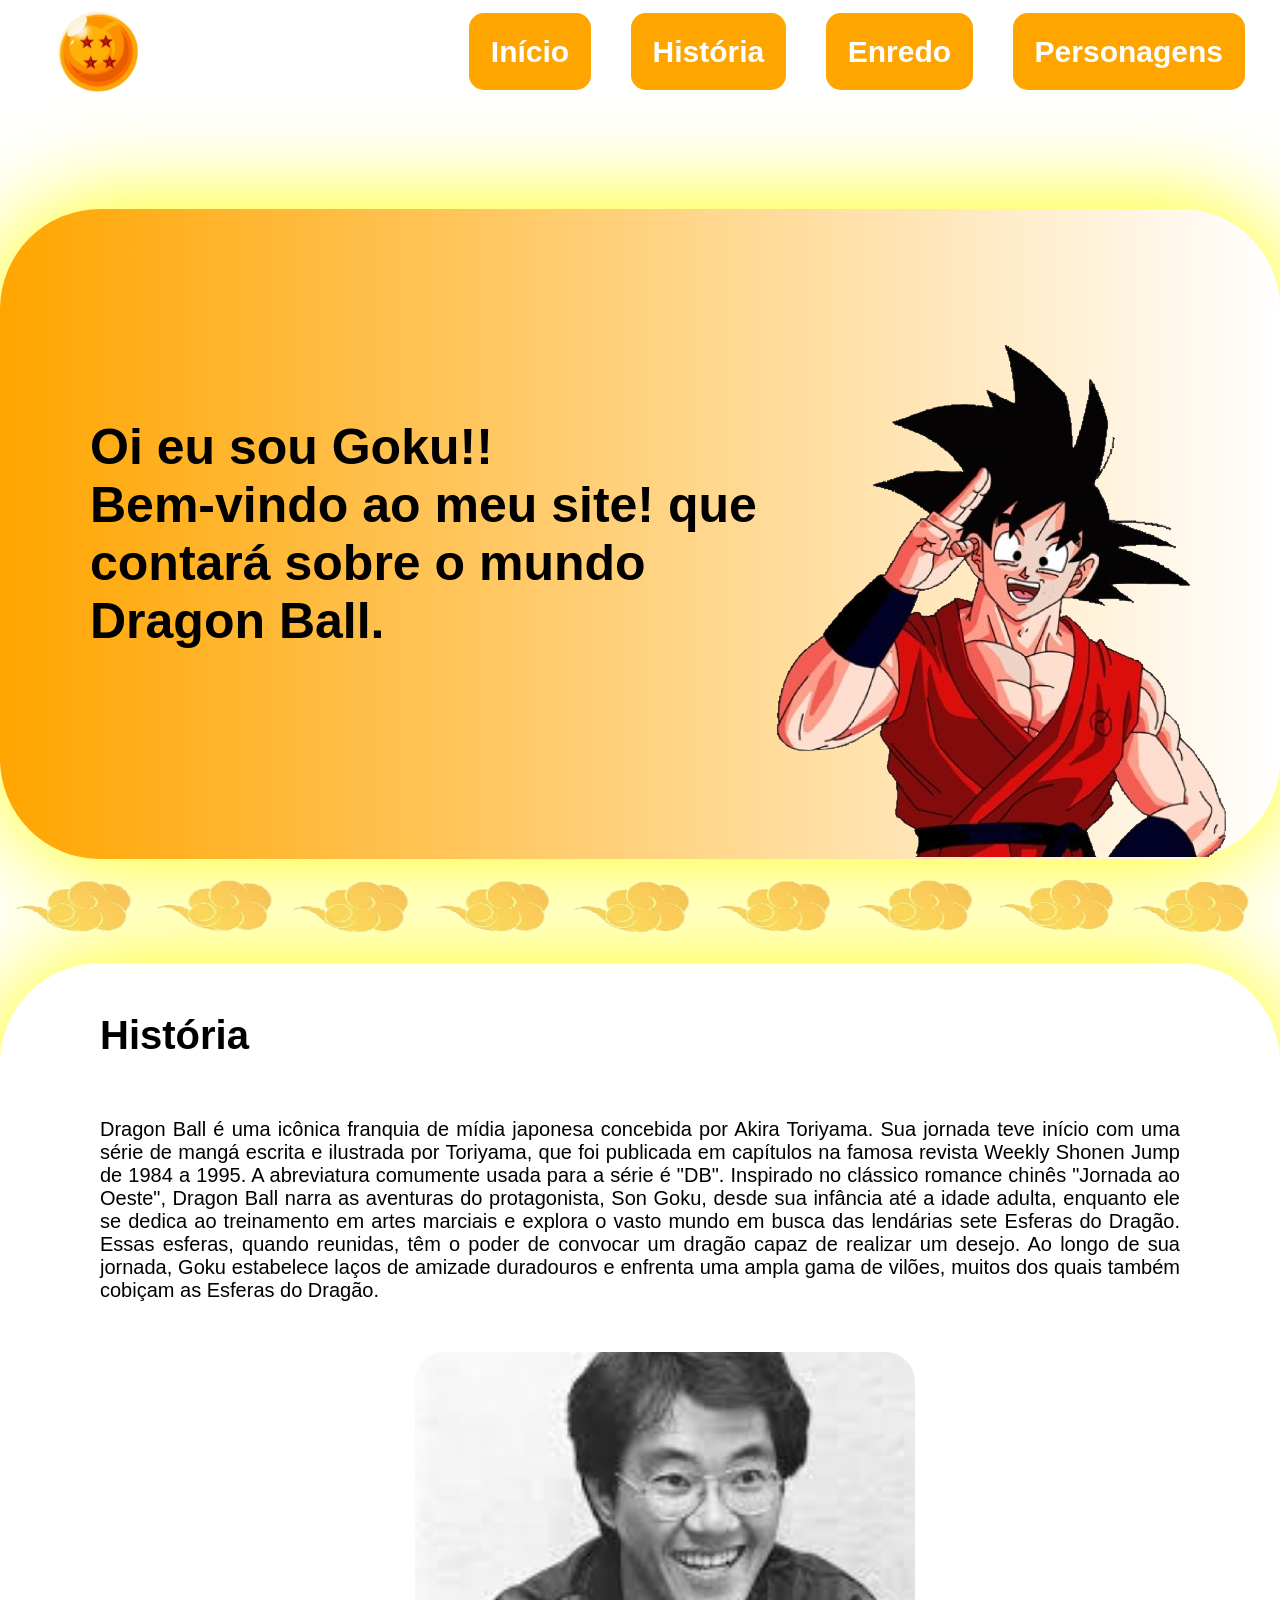
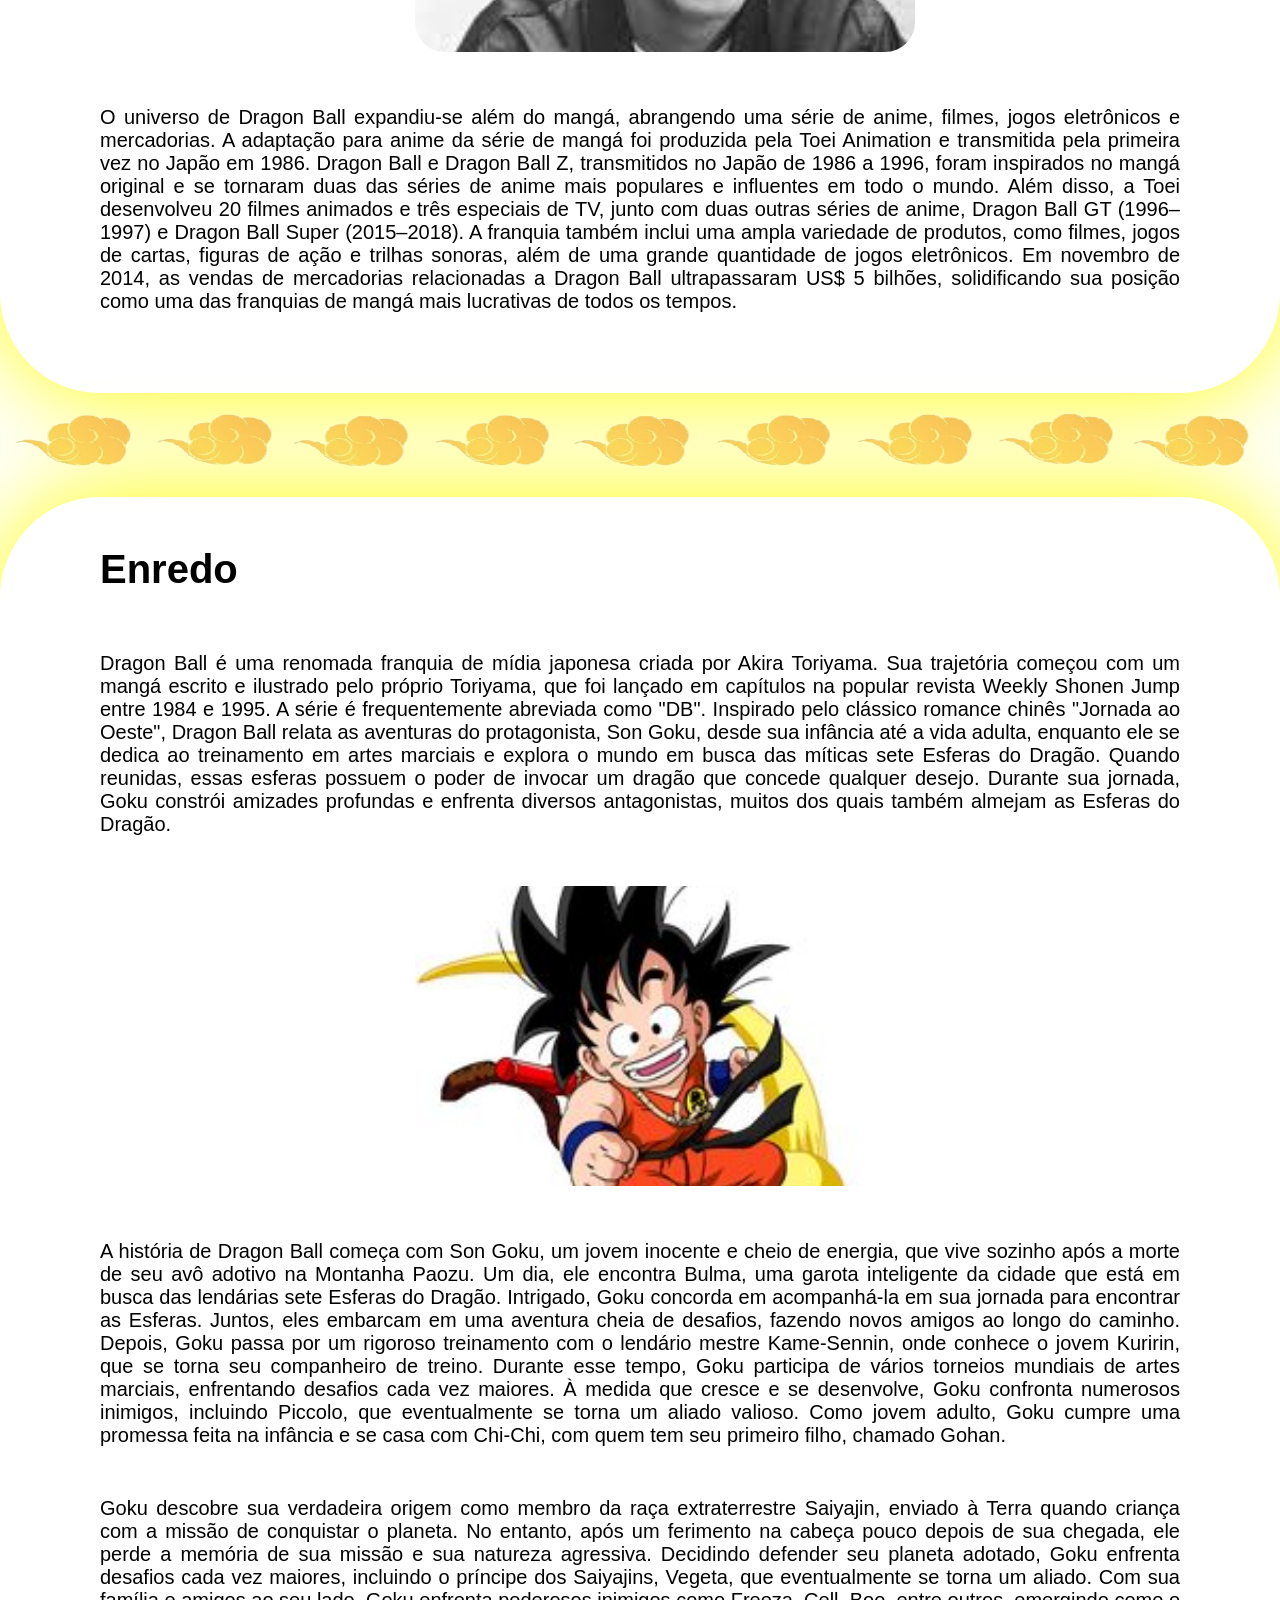
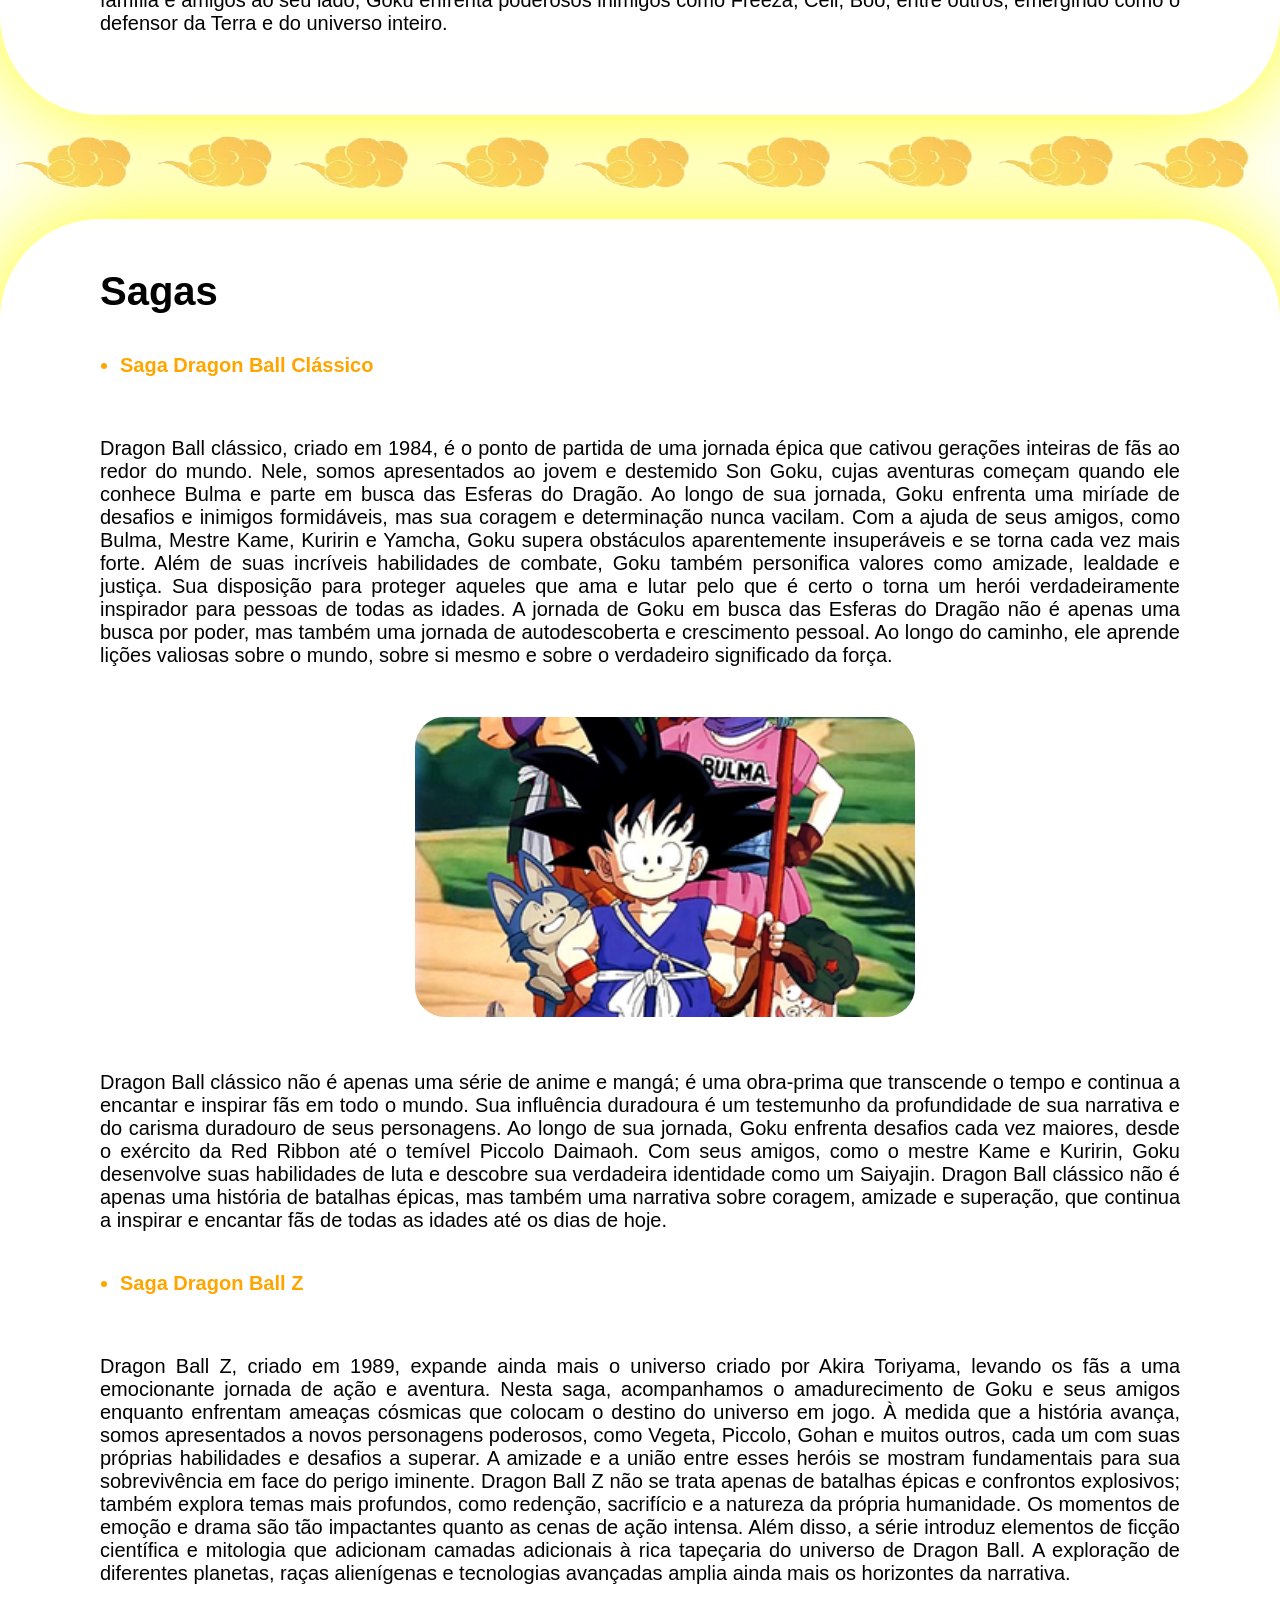
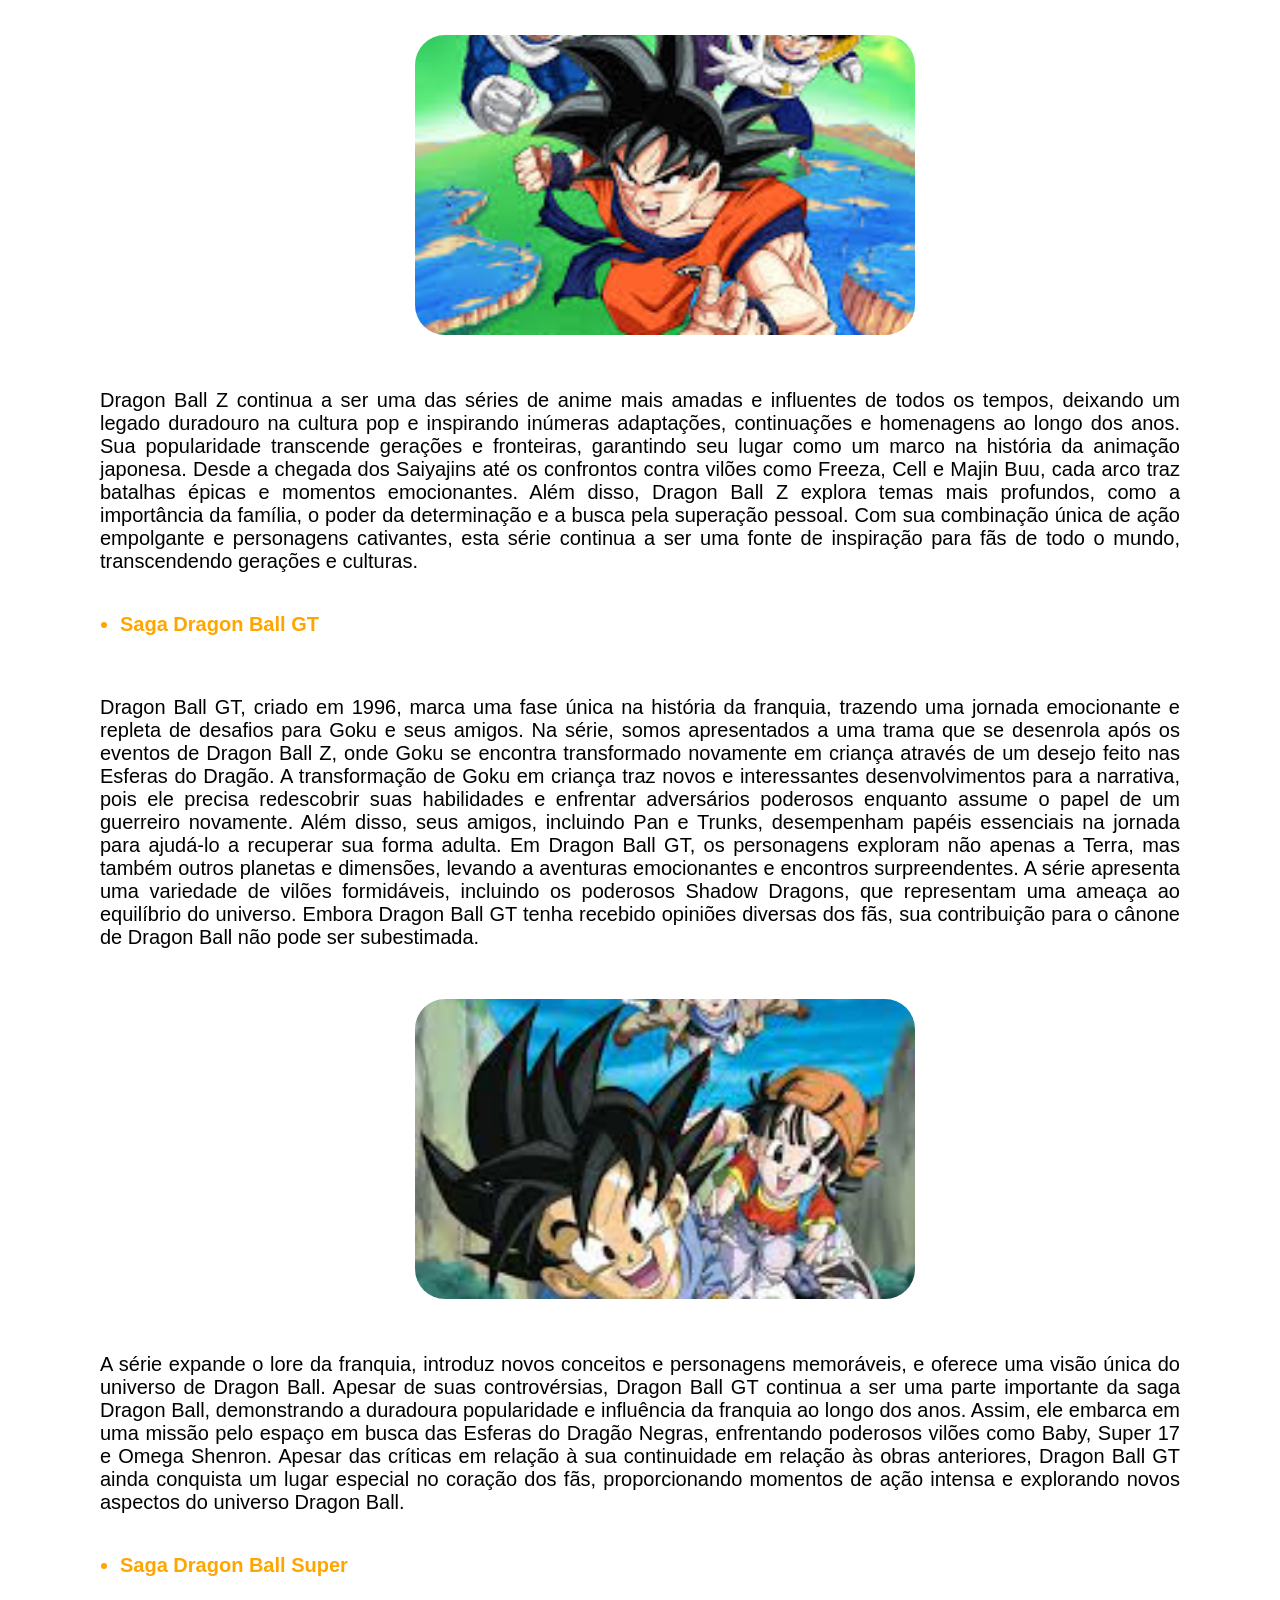
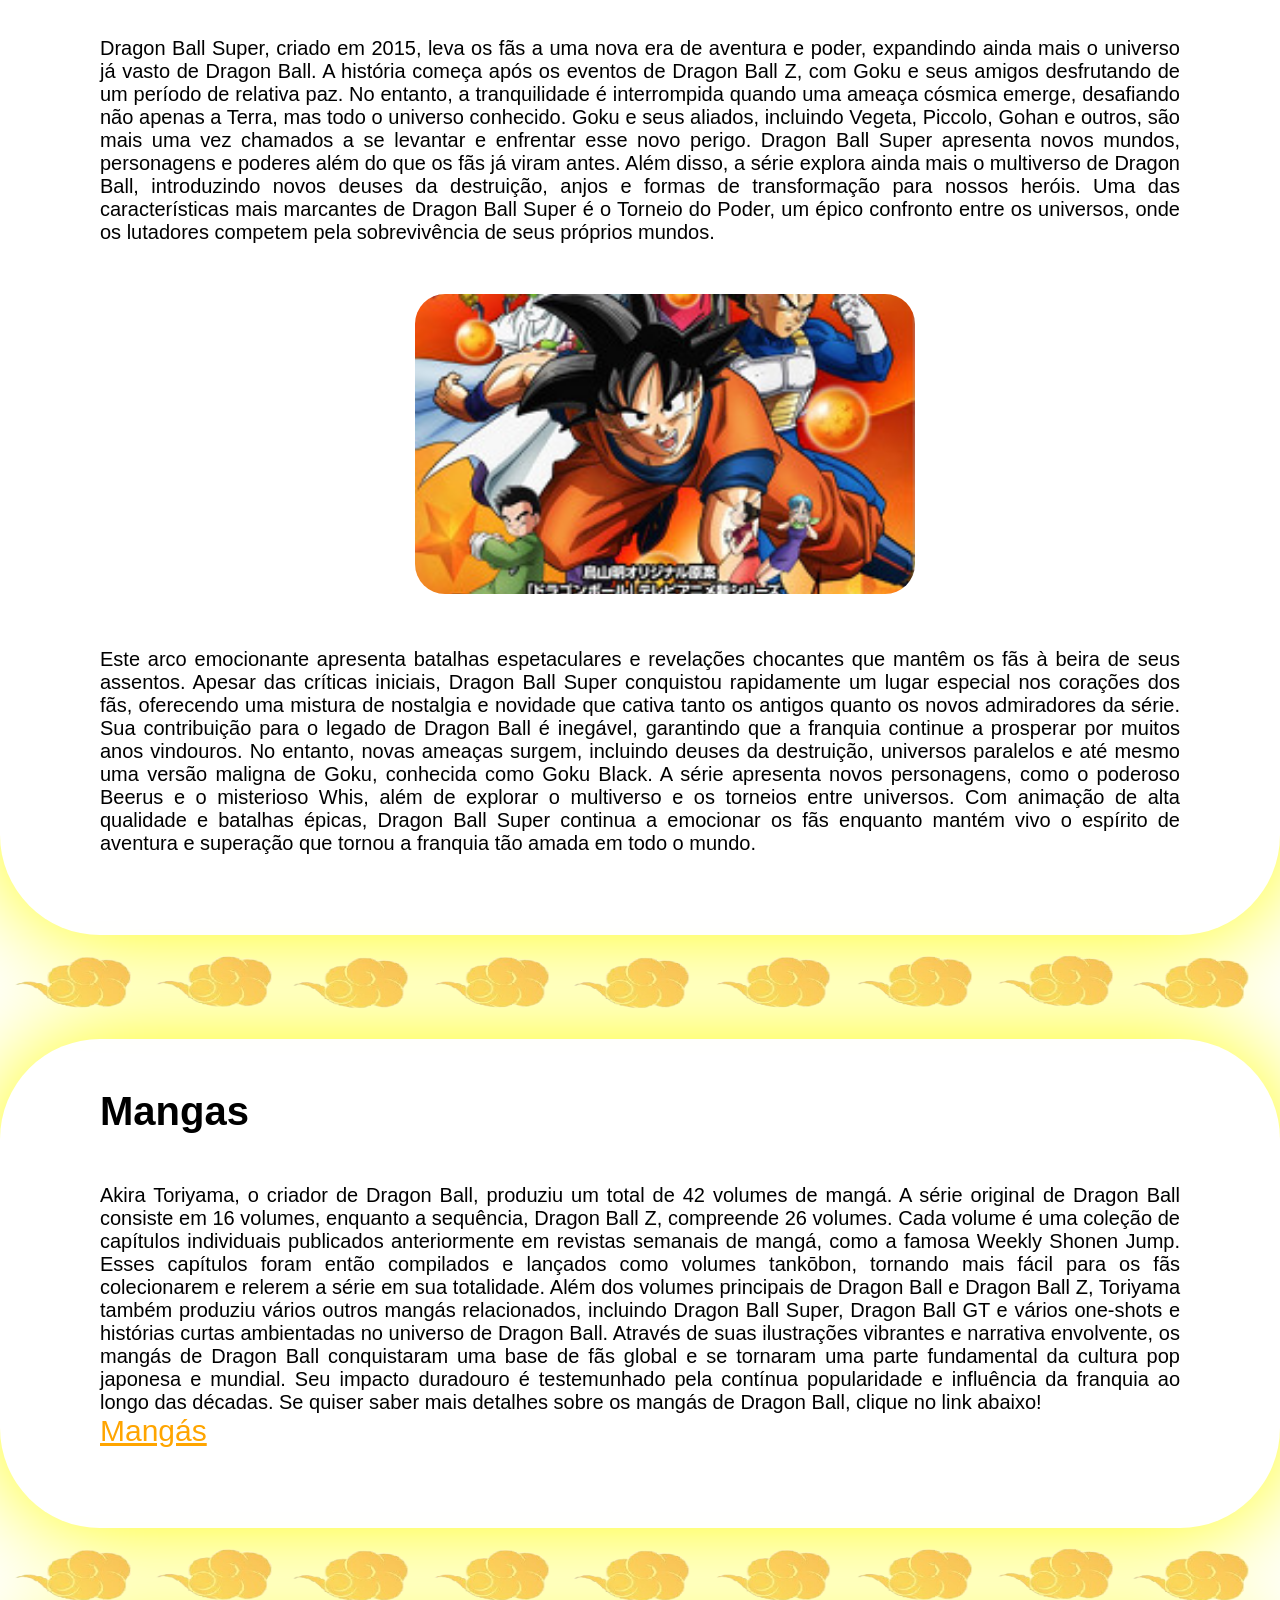
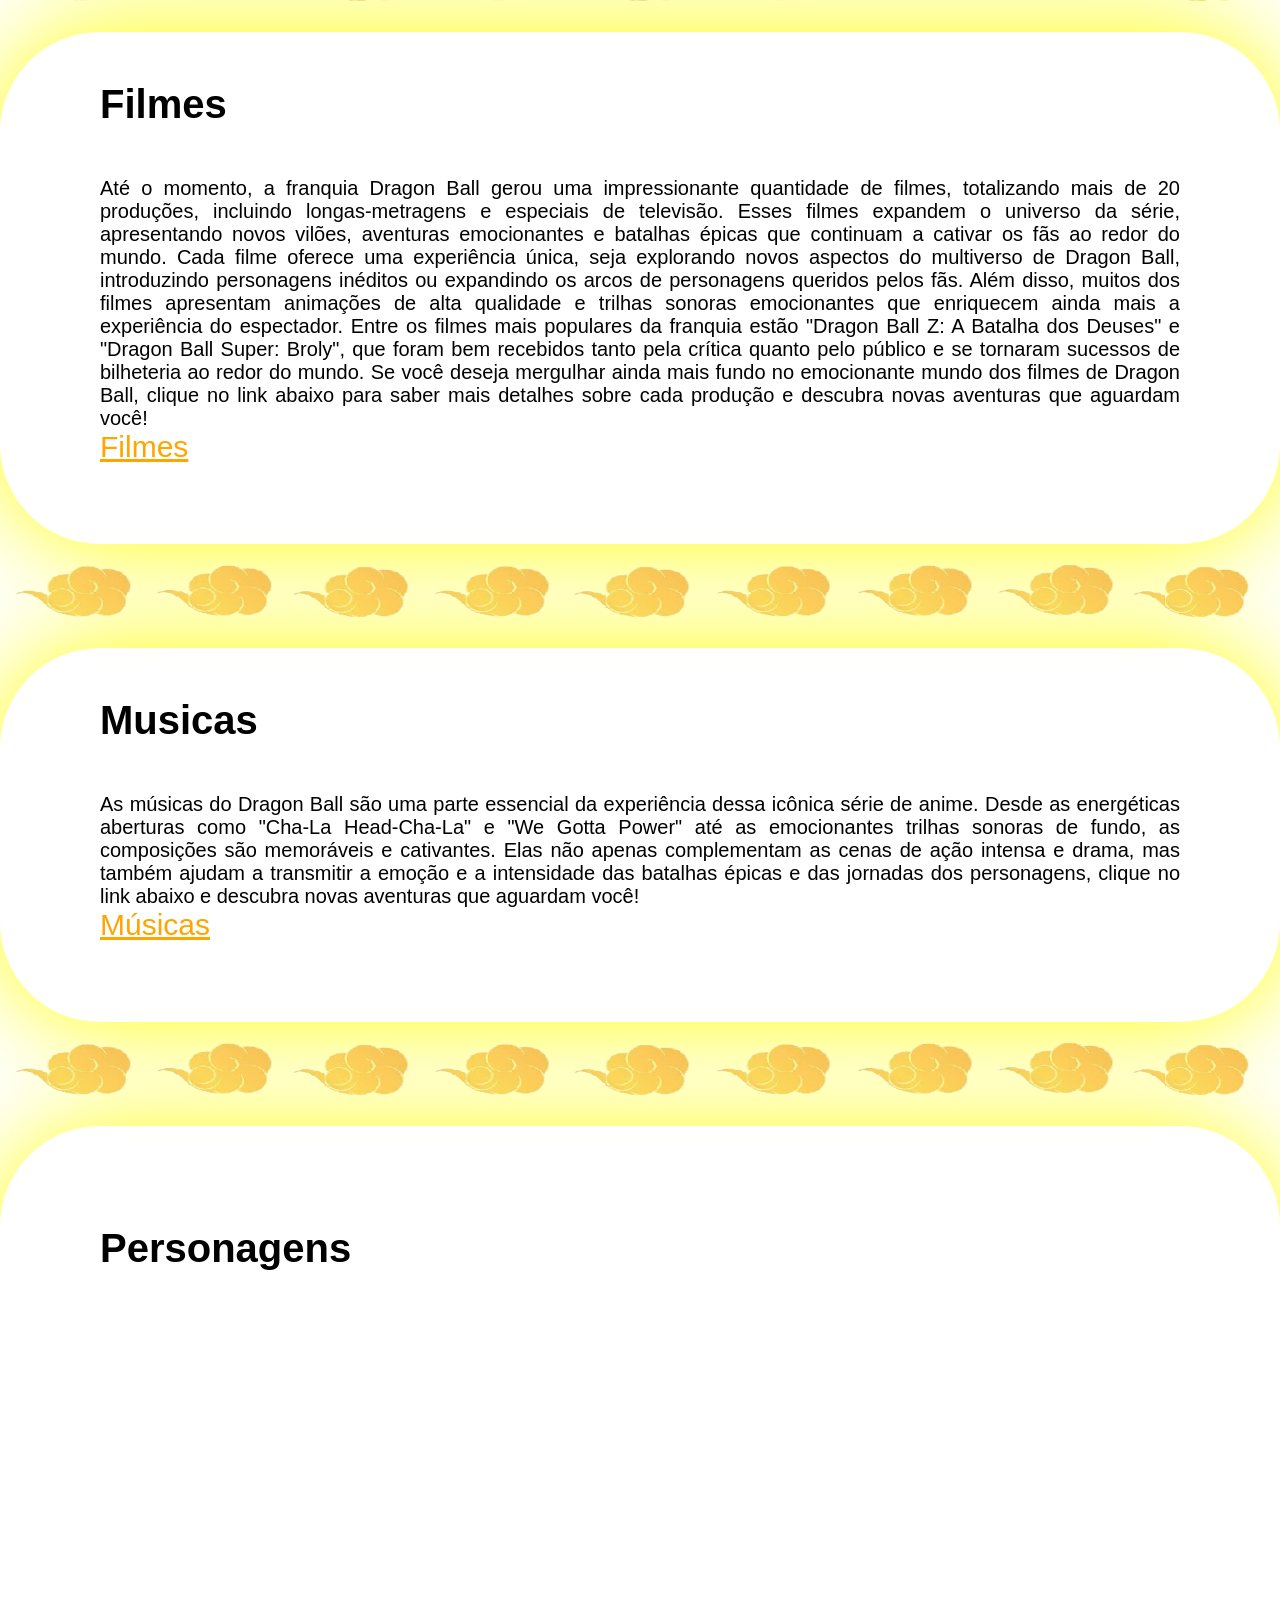
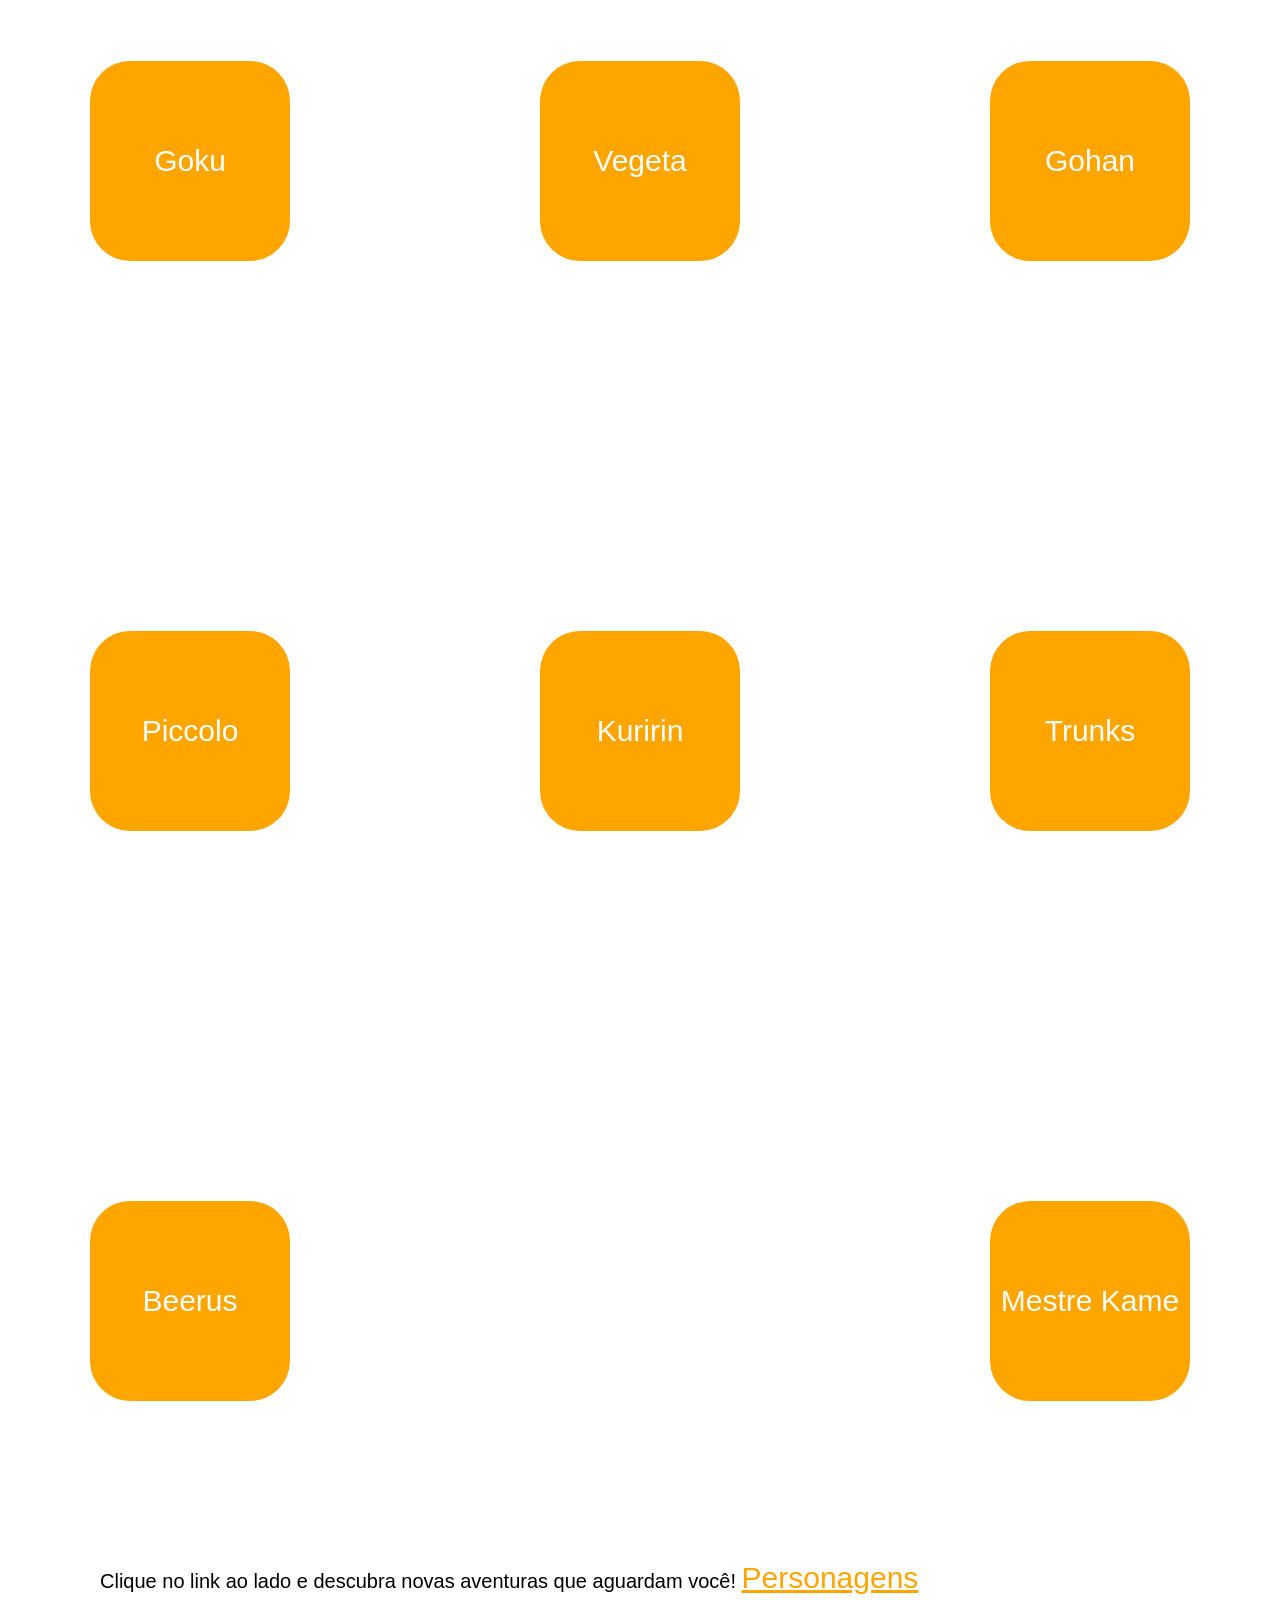
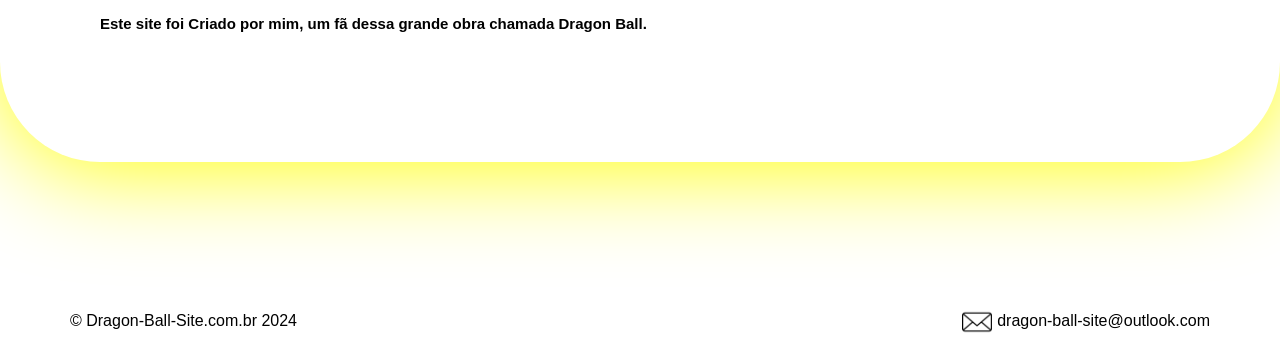
==== commit b784149c: "Detalhes Atualizado" ====
--- a/index.html
+++ b/index.html
@@ -30,7 +30,7 @@
         <div class="tituloApresentacao">
             <h1>Oi eu sou Goku!! <br>Bem-vindo ao meu site! que contará sobre o mundo Dragon Ball.</h1>
         </div>
-        <img id="goku" src="img/GokuApresentacao.png" alt="Goku">
+        <img src="img/GokuApresentacao.png" alt="Goku">
     </section>
     <!-- Imagem Que Faz a Quebra de Sessões -->
     <img class="nuven" src="img/NuvemDivisao.png" alt="Nuvens">
--- a/style.css
+++ b/style.css
@@ -139,6 +139,12 @@
     padding: 50px 100px 50px 100px;
     border-radius: 100px;
     box-shadow: 0 0 100px yellow;
+}
+.sagas ul li{
+    margin: 40px 0 0 20px;
+    font-size: 20px;
+    font-weight: bold;
+    color: orange;
 }
 .sagas .navlinks li{
     margin: 50px 0 0 20px;
@@ -365,7 +371,7 @@
         transition: 0.4s;
         overflow: hidden;
         border-radius: 20px;
-        background: rgba(255, 166, 0, 0.281);
+        background: rgba(255, 166, 0, 0.705);
     }
     header nav .navlinks li{
         width: 100%;
@@ -376,7 +382,7 @@
         border: initial;
         border-radius: initial;
         background-color: initial;
-        color: initial;
+        color: white
     }
     header nav .navlinks li a:hover{
         padding: initial;
@@ -481,10 +487,7 @@
         text-align: center;
     }
     .sagas ul li{
-        margin: 40px 0 0 20px;
-        font-size: 20px;
-        font-weight: bold;
-        color: orange;
+        font-size: 20px;
     }
     .boxFlex .boxImg{
         margin: 50px 0 0 0;
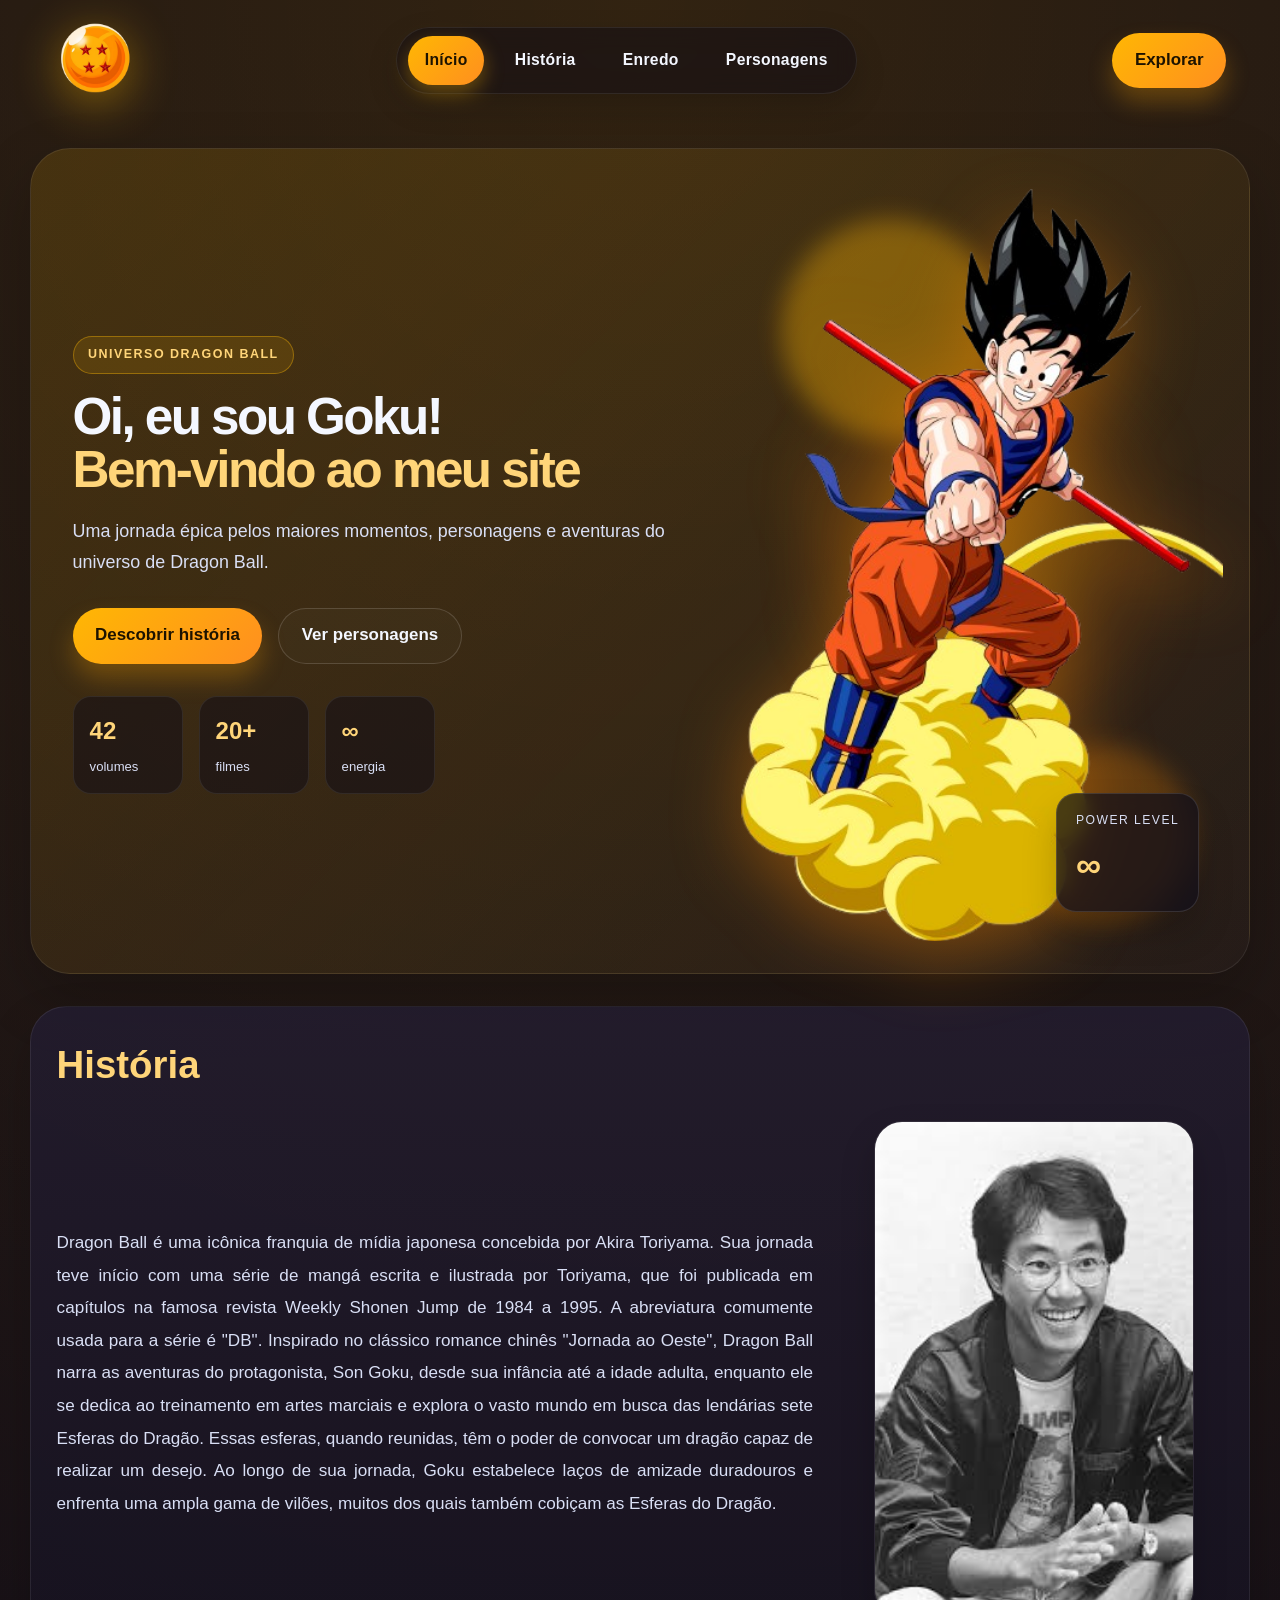
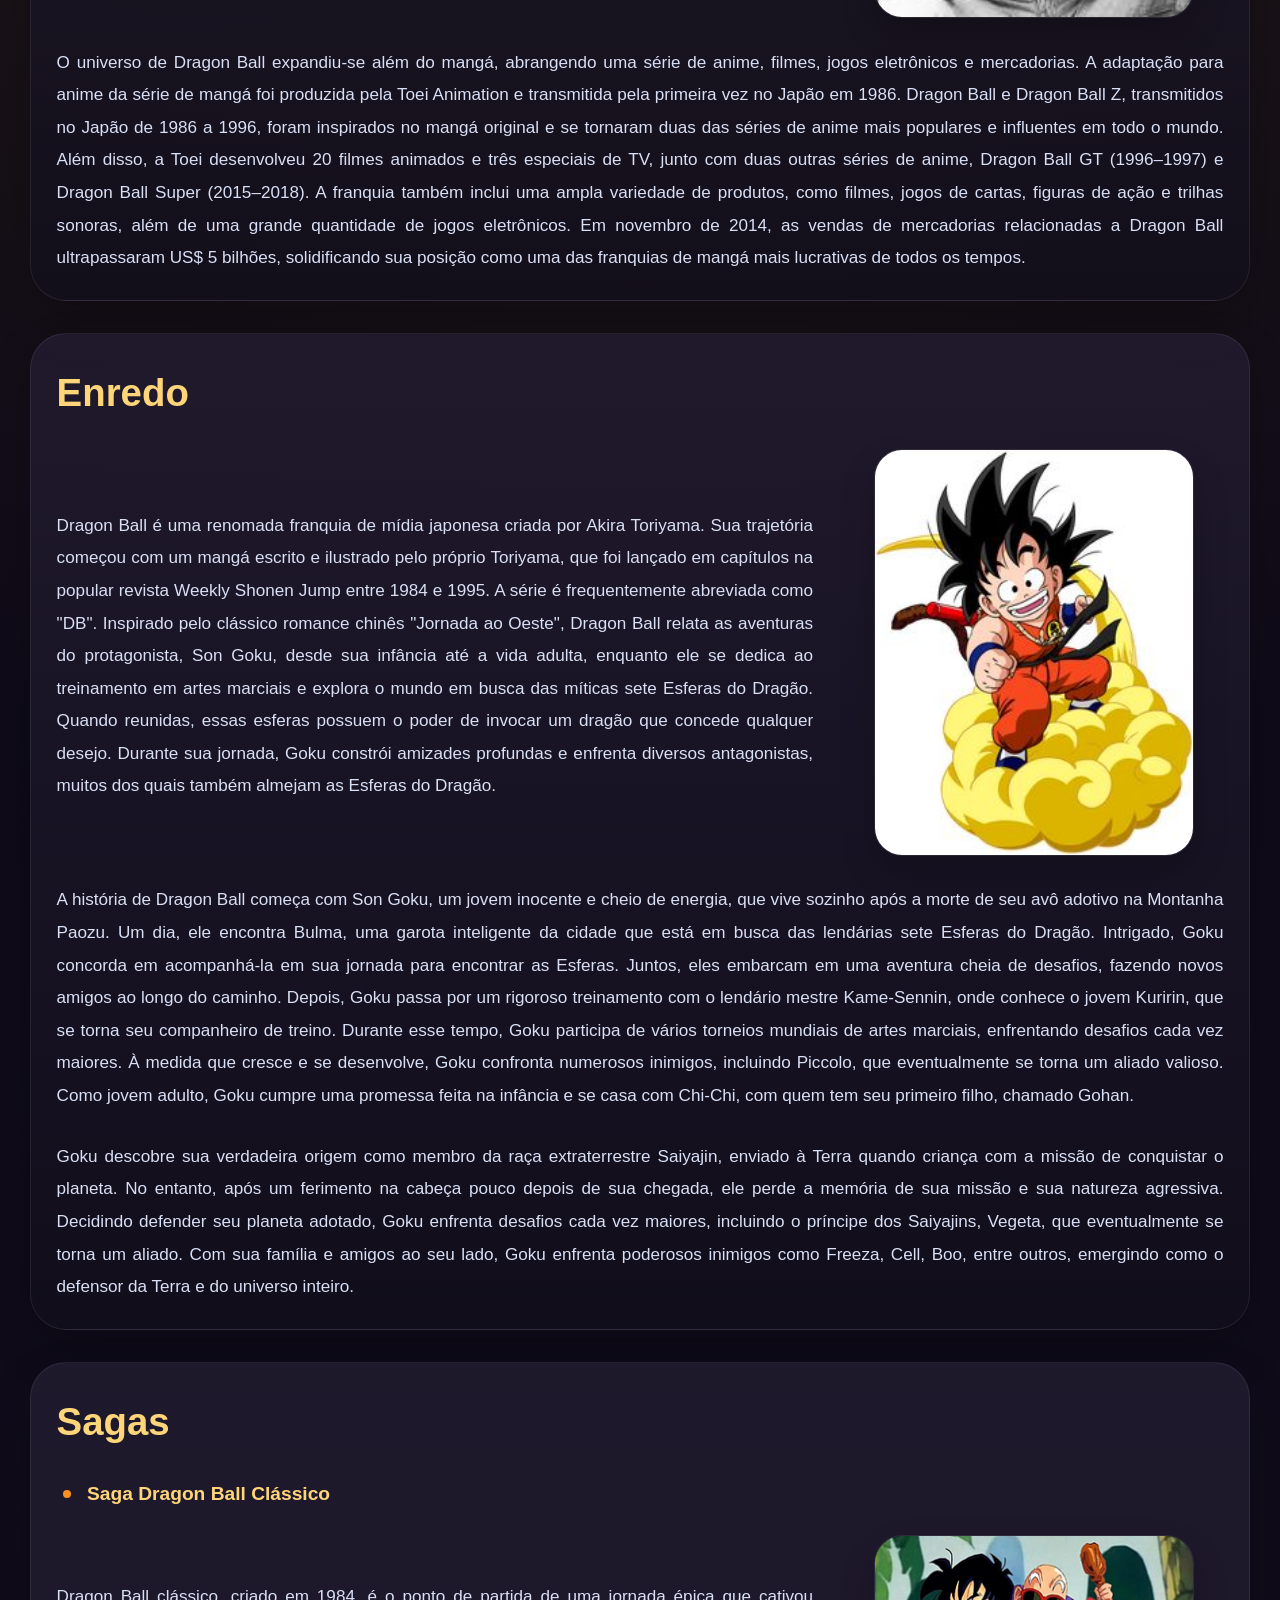
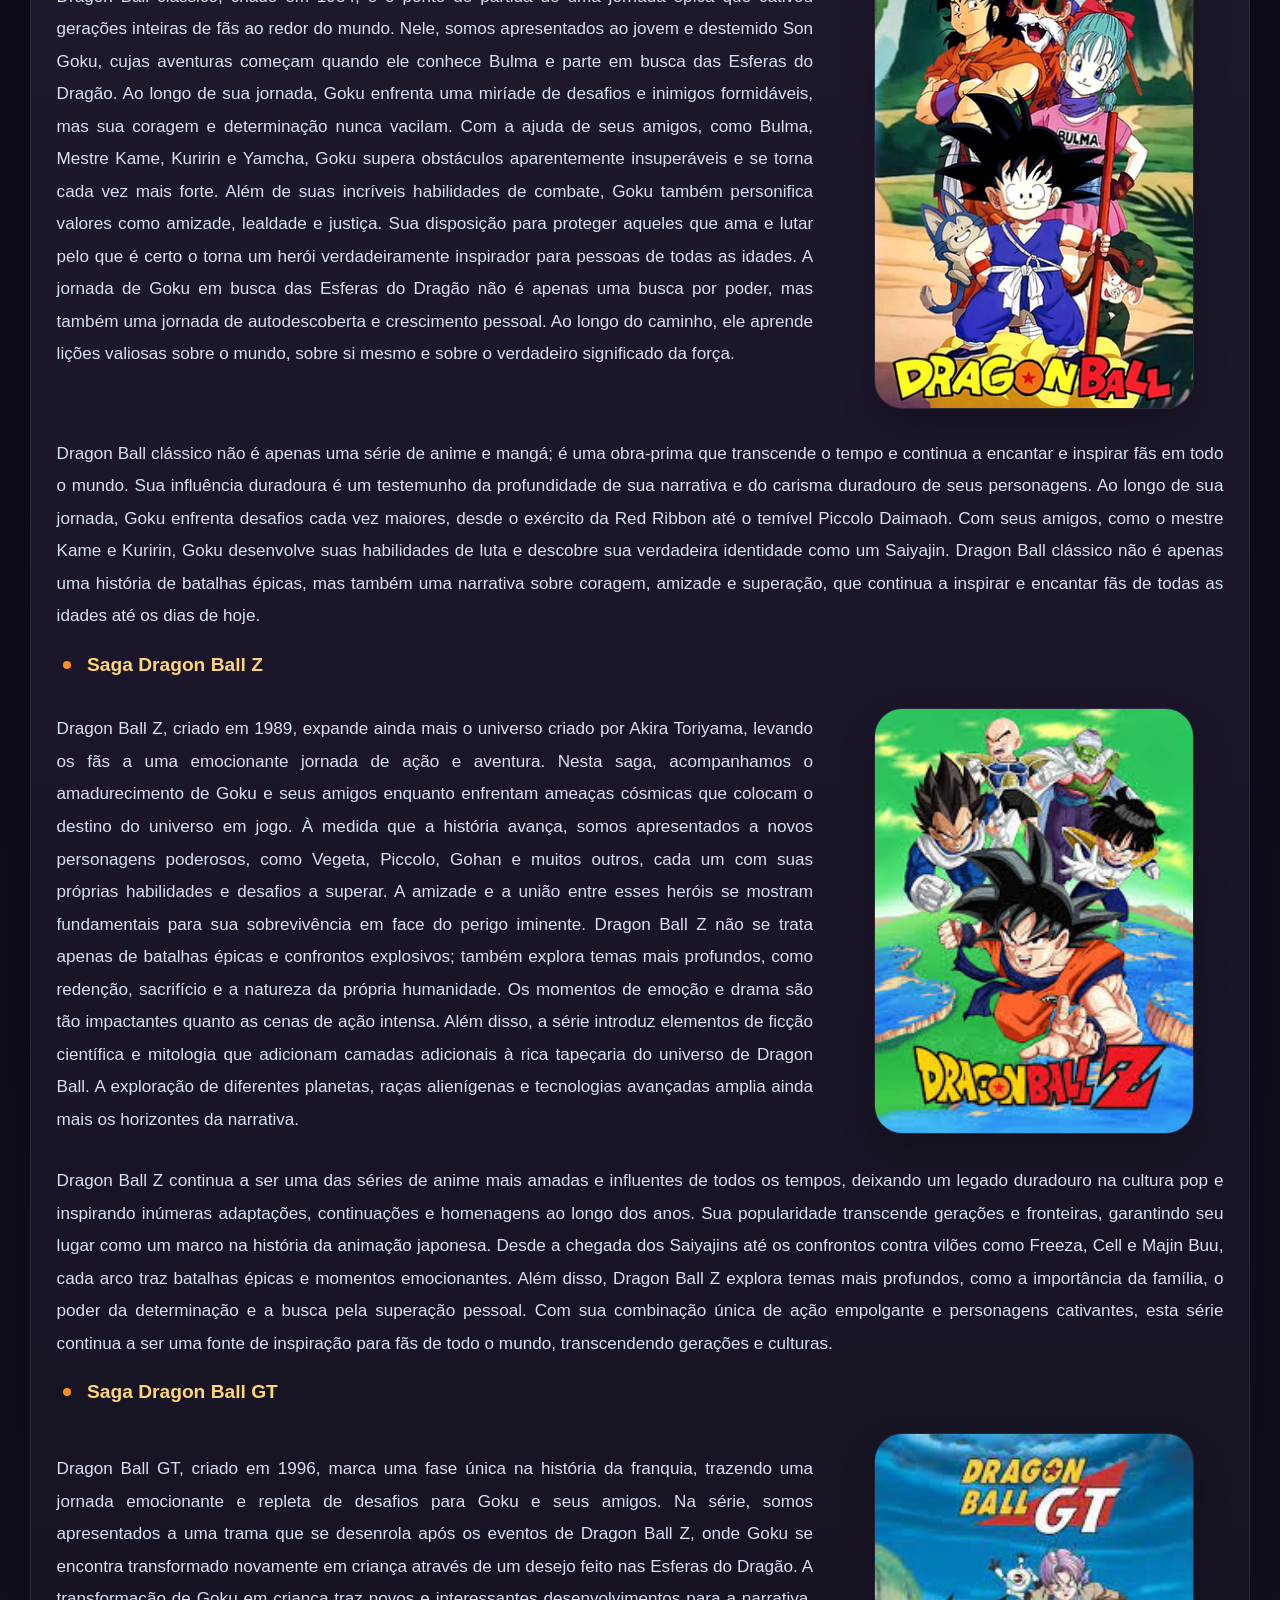
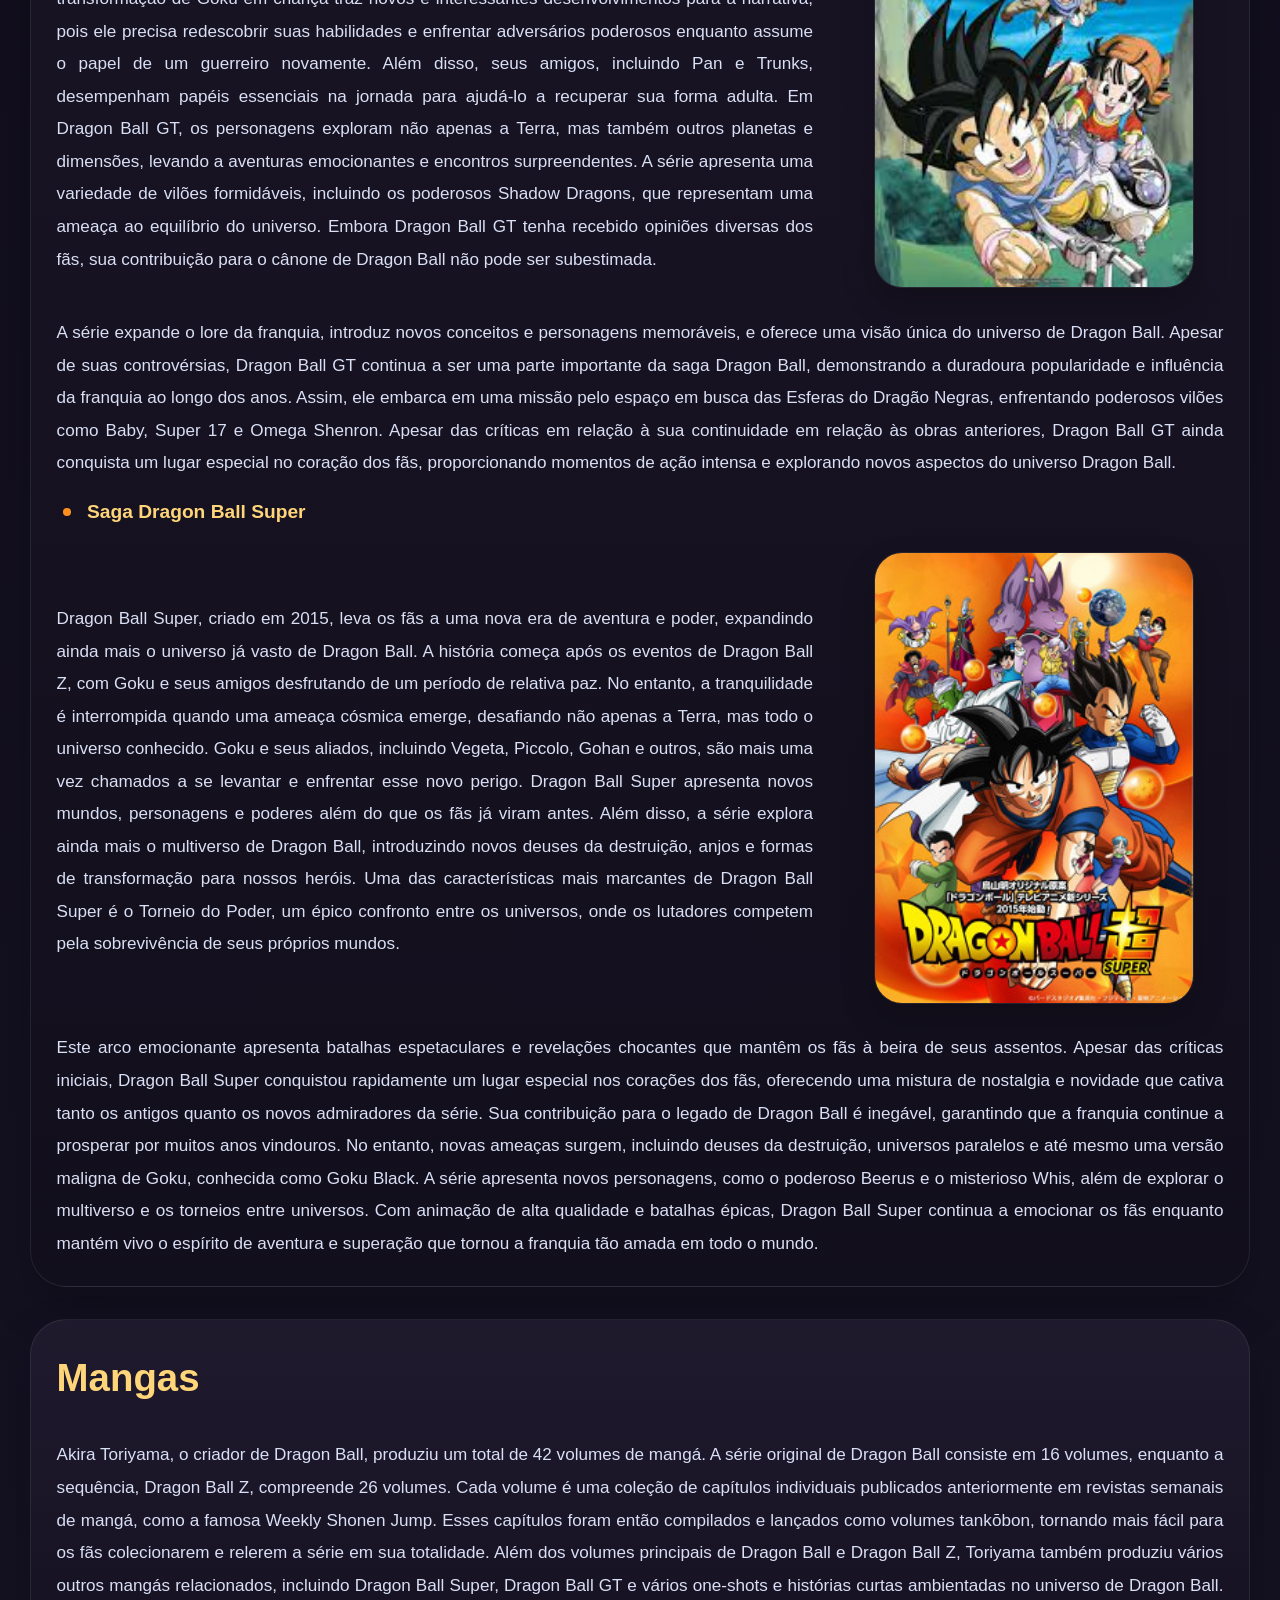
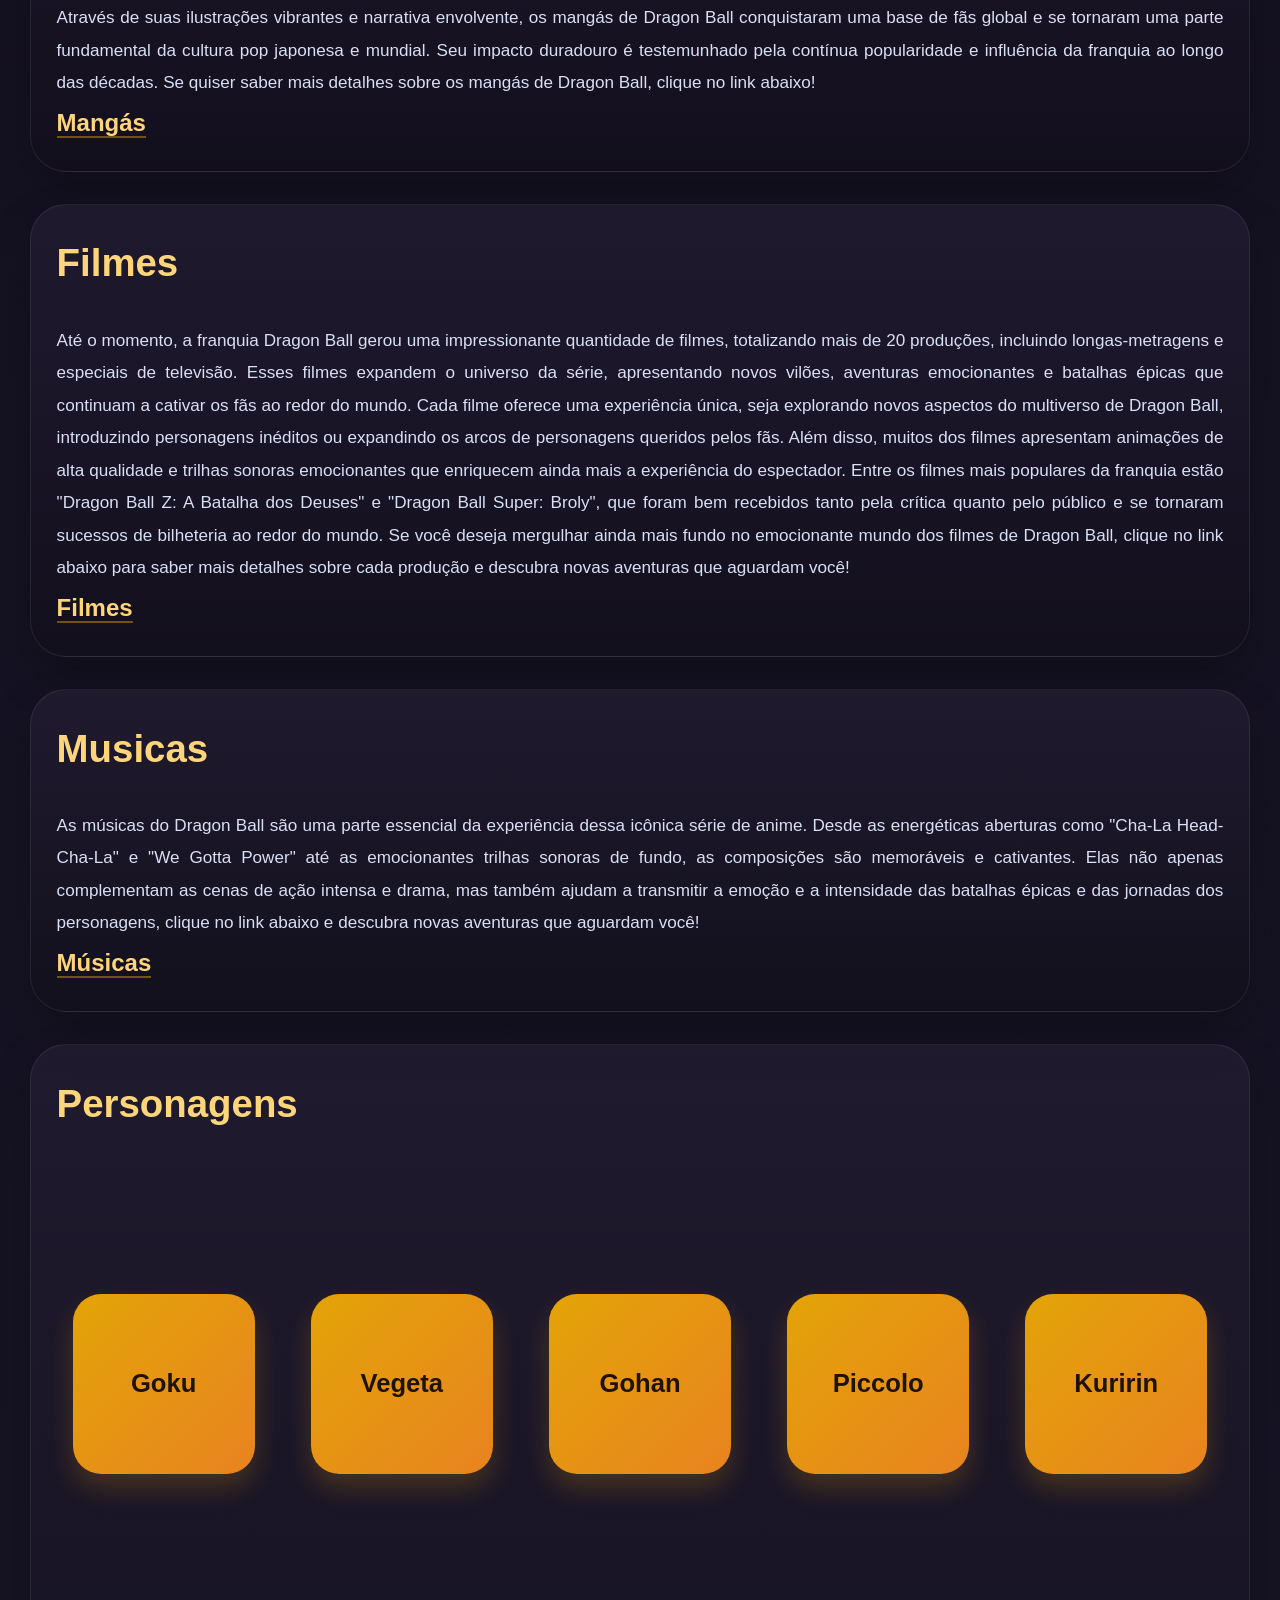
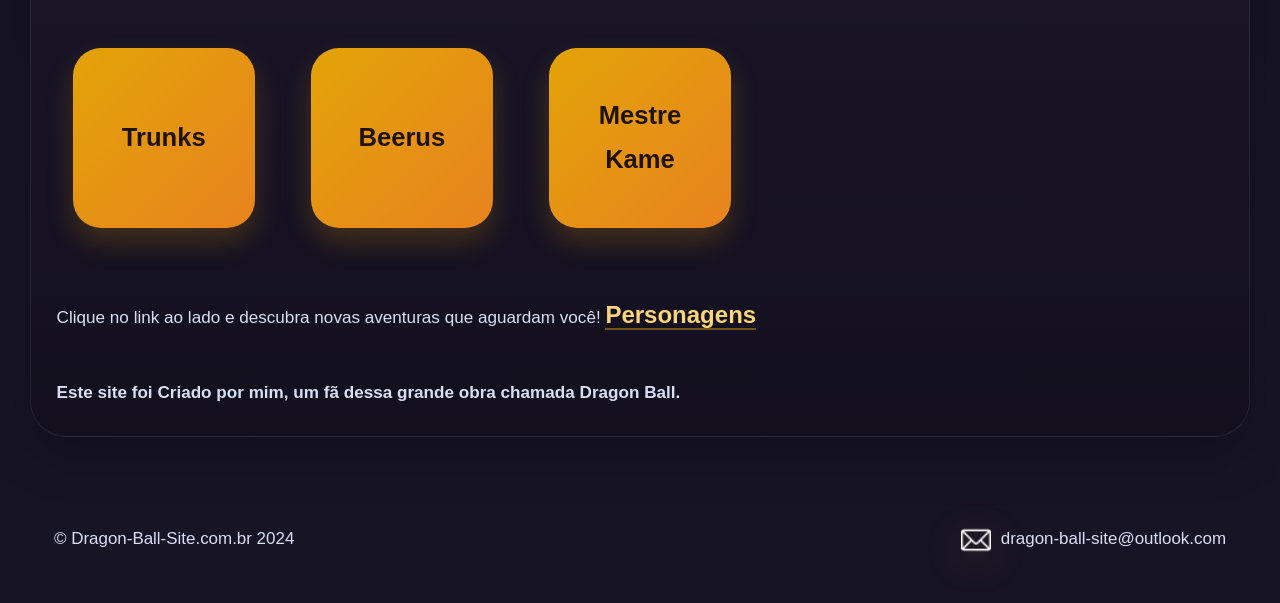
==== commit 3c9b145b: "Grande Atualização do site Dragon Ball" ====
--- a/index.html
+++ b/index.html
@@ -2,15 +2,32 @@
 <html lang="pt-BR">
 <head>
     <meta charset="UTF-8">
+    <meta http-equiv="X-UA-Compatible" content="IE=edge">
     <meta name="viewport" content="width=device-width, initial-scale=1.0">
+    <meta name="description" content="Site fan-made sobre Dragon Ball com história, personagens, mangás, filmes, músicas e curiosidades do universo de Goku.">
+    <meta name="keywords" content="Dragon Ball, Goku, Vegeta, anime, mangá, filmes, músicas, personagens, Akira Toriyama">
+    <meta name="author" content="Fan page Dragon Ball">
+    <meta name="robots" content="index, follow">
+    <meta name="theme-color" content="#ffb703">
+    <meta property="og:title" content="Dragon Ball | Universo de Goku">
+    <meta property="og:description" content="Descubra a história, os personagens, os mangas, filmes e músicas do mundo de Dragon Ball.">
+    <meta property="og:type" content="website">
+    <meta property="og:image" content="assets/img/GokuPersonagem.png">
+    <meta property="og:url" content="https://viniciusblesa.github.io/Site-Dragon-Ball/">
+    <meta name="twitter:card" content="summary_large_image">
+    <meta name="twitter:title" content="Dragon Ball | Universo de Goku">
+    <meta name="twitter:description" content="Uma jornada pelo universo de Dragon Ball com história, personagens, filmes e músicas.">
+    <meta name="twitter:image" content="assets/img/GokuPersonagem.png">
     <title>Dragon Ball</title>
-    <link rel="icon" href="img/Logo.png">
-    <link rel="stylesheet" href="style.css">
+    <link rel="icon" href="assets/img/Logo.png">
+    <link rel="stylesheet" href="assets/css/style.css">
 </head>
 <body>
     <!-- Cabesalho da Página Com Navegação -->
     <header>
-        <a href="index.html"><img src="img/Logo.png" alt="Esfera do Dragão de 4 Estrelas"></a>
+        <a href="index.html" class="brand" aria-label="Página inicial Dragon Ball">
+            <img src="assets/img/Logo.png" alt="Esfera do Dragão de 4 Estrelas">
+        </a>
         <nav>
             <ul id="navlinks" class="navlinks">
                 <li><a href="#inicio">Início</a></li>
@@ -19,7 +36,8 @@
                 <li><a href="#personagens">Personagens</a></li>
             </ul>
         </nav>
-        <div class="hamburger" id="hamburger">
+        <a href="#personagens" class="nav-cta">Explorar</a>
+        <div class="hamburger" id="hamburger" aria-label="Abrir menu" aria-expanded="false">
             <span></span>
             <span></span>
             <span></span>
@@ -28,39 +46,52 @@
     <!-- Seção de Apresentação da Página Com Titulo e Imagem do Goku -->
     <section id="inicio" class="apresentacao">
         <div class="tituloApresentacao">
-            <h1>Oi eu sou Goku!! <br>Bem-vindo ao meu site! que contará sobre o mundo Dragon Ball.</h1>
-        </div>
-        <img src="img/GokuApresentacao.png" alt="Goku">
-    </section>
-    <!-- Imagem Que Faz a Quebra de Sessões -->
-    <img class="nuven" src="img/NuvemDivisao.png" alt="Nuvens">
+            <span class="eyebrow">Universo Dragon Ball</span>
+            <h1>Oi, eu sou Goku! <span>Bem-vindo ao meu site</span></h1>
+            <p>Uma jornada épica pelos maiores momentos, personagens e aventuras do universo de Dragon Ball.</p>
+            <div class="hero-actions">
+                <a href="#historia" class="btn-primary">Descobrir história</a>
+                <a href="#personagens" class="btn-secondary">Ver personagens</a>
+            </div>
+            <ul class="hero-stats">
+                <li><strong>42</strong><span>volumes</span></li>
+                <li><strong>20+</strong><span>filmes</span></li>
+                <li><strong>∞</strong><span>energia</span></li>
+            </ul>
+        </div>
+        <div class="hero-visual" aria-hidden="true">
+            <div class="orb orb-one"></div>
+            <div class="orb orb-two"></div>
+            <img src="assets/img/GokuPersonagem.png" alt="Goku">
+            <div class="floating-card">
+                <span>Power Level</span>
+                <strong>∞</strong>
+            </div>
+        </div>
+    </section>
     <!-- Seção Que Conta um Pouco Da História de Dragon Ball e Com uma Imagem do Seu Criador Akira Toriyama -->
     <section id="historia" class="historia">
         <h2>História</h2>
         <div class="boxFlex">
             <p class="paragrafo">Dragon Ball é uma icônica franquia de mídia japonesa concebida por Akira Toriyama. Sua jornada teve início com uma série de mangá escrita e ilustrada por Toriyama, que foi publicada em capítulos na famosa revista Weekly Shonen Jump de 1984 a 1995. A abreviatura comumente usada para a série é "DB". Inspirado no clássico romance chinês "Jornada ao Oeste", Dragon Ball narra as aventuras do protagonista, Son Goku, desde sua infância até a idade adulta, enquanto ele se dedica ao treinamento em artes marciais e explora o vasto mundo em busca das lendárias sete Esferas do Dragão. Essas esferas, quando reunidas, têm o poder de convocar um dragão capaz de realizar um desejo. Ao longo de sua jornada, Goku estabelece laços de amizade duradouros e enfrenta uma ampla gama de vilões, muitos dos quais também cobiçam as Esferas do Dragão.</p>
             <div class="boxImg">
-                <img src="img/AkiraToriyama.png" alt="Akira Toriyama">
+                <img src="assets/img/AkiraToriyama.png" alt="Akira Toriyama">
             </div>
         </div>
         <p class="paragrafo2">O universo de Dragon Ball expandiu-se além do mangá, abrangendo uma série de anime, filmes, jogos eletrônicos e mercadorias. A adaptação para anime da série de mangá foi produzida pela Toei Animation e transmitida pela primeira vez no Japão em 1986. Dragon Ball e Dragon Ball Z, transmitidos no Japão de 1986 a 1996, foram inspirados no mangá original e se tornaram duas das séries de anime mais populares e influentes em todo o mundo. Além disso, a Toei desenvolveu 20 filmes animados e três especiais de TV, junto com duas outras séries de anime, Dragon Ball GT (1996–1997) e Dragon Ball Super (2015–2018). A franquia também inclui uma ampla variedade de produtos, como filmes, jogos de cartas, figuras de ação e trilhas sonoras, além de uma grande quantidade de jogos eletrônicos. Em novembro de 2014, as vendas de mercadorias relacionadas a Dragon Ball ultrapassaram US$ 5 bilhões, solidificando sua posição como uma das franquias de mangá mais lucrativas de todos os tempos.</p>
     </section>
-    <!-- Imagem Que Faz a Quebra de Sessões -->
-    <img class="nuven" src="img/NuvemDivisao.png" alt="Nuvens">
     <!-- Seção Que Fala Sobre o Enredo de Dragon Ball -->
     <section id="enredo" class="enredo">
         <h2>Enredo</h2>
         <div class="boxFlex">
             <p class="paragrafo">Dragon Ball é uma renomada franquia de mídia japonesa criada por Akira Toriyama. Sua trajetória começou com um mangá escrito e ilustrado pelo próprio Toriyama, que foi lançado em capítulos na popular revista Weekly Shonen Jump entre 1984 e 1995. A série é frequentemente abreviada como "DB". Inspirado pelo clássico romance chinês "Jornada ao Oeste", Dragon Ball relata as aventuras do protagonista, Son Goku, desde sua infância até a vida adulta, enquanto ele se dedica ao treinamento em artes marciais e explora o mundo em busca das míticas sete Esferas do Dragão. Quando reunidas, essas esferas possuem o poder de invocar um dragão que concede qualquer desejo. Durante sua jornada, Goku constrói amizades profundas e enfrenta diversos antagonistas, muitos dos quais também almejam as Esferas do Dragão.</p>
             <div class="boxImg">
-                <img src="img/GokuEnredo.png" alt="Goku">
+                <img src="assets/img/GokuEnredo.png" alt="Goku">
             </div>
         </div>
         <p class="paragrafo2">A história de Dragon Ball começa com Son Goku, um jovem inocente e cheio de energia, que vive sozinho após a morte de seu avô adotivo na Montanha Paozu. Um dia, ele encontra Bulma, uma garota inteligente da cidade que está em busca das lendárias sete Esferas do Dragão. Intrigado, Goku concorda em acompanhá-la em sua jornada para encontrar as Esferas. Juntos, eles embarcam em uma aventura cheia de desafios, fazendo novos amigos ao longo do caminho. Depois, Goku passa por um rigoroso treinamento com o lendário mestre Kame-Sennin, onde conhece o jovem Kuririn, que se torna seu companheiro de treino. Durante esse tempo, Goku participa de vários torneios mundiais de artes marciais, enfrentando desafios cada vez maiores. À medida que cresce e se desenvolve, Goku confronta numerosos inimigos, incluindo Piccolo, que eventualmente se torna um aliado valioso. Como jovem adulto, Goku cumpre uma promessa feita na infância e se casa com Chi-Chi, com quem tem seu primeiro filho, chamado Gohan.</p>
         <p class="paragrafo2">Goku descobre sua verdadeira origem como membro da raça extraterrestre Saiyajin, enviado à Terra quando criança com a missão de conquistar o planeta. No entanto, após um ferimento na cabeça pouco depois de sua chegada, ele perde a memória de sua missão e sua natureza agressiva. Decidindo defender seu planeta adotado, Goku enfrenta desafios cada vez maiores, incluindo o príncipe dos Saiyajins, Vegeta, que eventualmente se torna um aliado. Com sua família e amigos ao seu lado, Goku enfrenta poderosos inimigos como Freeza, Cell, Boo, entre outros, emergindo como o defensor da Terra e do universo inteiro.</p>
     </section>
-    <!-- Imagem Que Faz a Quebra de Sessões -->
-    <img class="nuven" src="img/NuvemDivisao.png" alt="Nuvens">
     <!-- Seção Que Conta um Resumo de Cada Saga De Dragon Ball -->
     <section class="sagas">
         <h2>Sagas</h2>
@@ -71,7 +102,7 @@
         <div class="boxFlex">
             <p class="paragrafo">Dragon Ball clássico, criado em 1984, é o ponto de partida de uma jornada épica que cativou gerações inteiras de fãs ao redor do mundo. Nele, somos apresentados ao jovem e destemido Son Goku, cujas aventuras começam quando ele conhece Bulma e parte em busca das Esferas do Dragão. Ao longo de sua jornada, Goku enfrenta uma miríade de desafios e inimigos formidáveis, mas sua coragem e determinação nunca vacilam. Com a ajuda de seus amigos, como Bulma, Mestre Kame, Kuririn e Yamcha, Goku supera obstáculos aparentemente insuperáveis e se torna cada vez mais forte. Além de suas incríveis habilidades de combate, Goku também personifica valores como amizade, lealdade e justiça. Sua disposição para proteger aqueles que ama e lutar pelo que é certo o torna um herói verdadeiramente inspirador para pessoas de todas as idades. A jornada de Goku em busca das Esferas do Dragão não é apenas uma busca por poder, mas também uma jornada de autodescoberta e crescimento pessoal. Ao longo do caminho, ele aprende lições valiosas sobre o mundo, sobre si mesmo e sobre o verdadeiro significado da força.</p>
             <div class="boxImg">
-                <img src="img/DragonBallClassico.png" alt="Dragon Ball Clássico">
+                <img src="assets/img/DragonBallClassico.png" alt="Dragon Ball Clássico">
             </div>
         </div>
         <p class="paragrafo2">Dragon Ball clássico não é apenas uma série de anime e mangá; é uma obra-prima que transcende o tempo e continua a encantar e inspirar fãs em todo o mundo. Sua influência duradoura é um testemunho da profundidade de sua narrativa e do carisma duradouro de seus personagens. Ao longo de sua jornada, Goku enfrenta desafios cada vez maiores, desde o exército da Red Ribbon até o temível Piccolo Daimaoh. Com seus amigos, como o mestre Kame e Kuririn, Goku desenvolve suas habilidades de luta e descobre sua verdadeira identidade como um Saiyajin. Dragon Ball clássico não é apenas uma história de batalhas épicas, mas também uma narrativa sobre coragem, amizade e superação, que continua a inspirar e encantar fãs de todas as idades até os dias de hoje.</p>
@@ -82,7 +113,7 @@
         <div class="boxFlex">
             <p class="paragrafo">Dragon Ball Z, criado em 1989, expande ainda mais o universo criado por Akira Toriyama, levando os fãs a uma emocionante jornada de ação e aventura. Nesta saga, acompanhamos o amadurecimento de Goku e seus amigos enquanto enfrentam ameaças cósmicas que colocam o destino do universo em jogo. À medida que a história avança, somos apresentados a novos personagens poderosos, como Vegeta, Piccolo, Gohan e muitos outros, cada um com suas próprias habilidades e desafios a superar. A amizade e a união entre esses heróis se mostram fundamentais para sua sobrevivência em face do perigo iminente. Dragon Ball Z não se trata apenas de batalhas épicas e confrontos explosivos; também explora temas mais profundos, como redenção, sacrifício e a natureza da própria humanidade. Os momentos de emoção e drama são tão impactantes quanto as cenas de ação intensa. Além disso, a série introduz elementos de ficção científica e mitologia que adicionam camadas adicionais à rica tapeçaria do universo de Dragon Ball. A exploração de diferentes planetas, raças alienígenas e tecnologias avançadas amplia ainda mais os horizontes da narrativa.</p>
             <div class="boxImg">
-                <img src="img/DragonBallZ.png" alt="Dragon Ball Z">
+                <img src="assets/img/DragonBallZ.png" alt="Dragon Ball Z">
             </div>
             </div>
         <p class="paragrafo2">Dragon Ball Z continua a ser uma das séries de anime mais amadas e influentes de todos os tempos, deixando um legado duradouro na cultura pop e inspirando inúmeras adaptações, continuações e homenagens ao longo dos anos. Sua popularidade transcende gerações e fronteiras, garantindo seu lugar como um marco na história da animação japonesa. Desde a chegada dos Saiyajins até os confrontos contra vilões como Freeza, Cell e Majin Buu, cada arco traz batalhas épicas e momentos emocionantes. Além disso, Dragon Ball Z explora temas mais profundos, como a importância da família, o poder da determinação e a busca pela superação pessoal. Com sua combinação única de ação empolgante e personagens cativantes, esta série continua a ser uma fonte de inspiração para fãs de todo o mundo, transcendendo gerações e culturas.</p>
@@ -93,7 +124,7 @@
         <div class="boxFlex">
             <p class="paragrafo">Dragon Ball GT, criado em 1996, marca uma fase única na história da franquia, trazendo uma jornada emocionante e repleta de desafios para Goku e seus amigos. Na série, somos apresentados a uma trama que se desenrola após os eventos de Dragon Ball Z, onde Goku se encontra transformado novamente em criança através de um desejo feito nas Esferas do Dragão. A transformação de Goku em criança traz novos e interessantes desenvolvimentos para a narrativa, pois ele precisa redescobrir suas habilidades e enfrentar adversários poderosos enquanto assume o papel de um guerreiro novamente. Além disso, seus amigos, incluindo Pan e Trunks, desempenham papéis essenciais na jornada para ajudá-lo a recuperar sua forma adulta. Em Dragon Ball GT, os personagens exploram não apenas a Terra, mas também outros planetas e dimensões, levando a aventuras emocionantes e encontros surpreendentes. A série apresenta uma variedade de vilões formidáveis, incluindo os poderosos Shadow Dragons, que representam uma ameaça ao equilíbrio do universo. Embora Dragon Ball GT tenha recebido opiniões diversas dos fãs, sua contribuição para o cânone de Dragon Ball não pode ser subestimada.</p>
             <div class="boxImg">
-                <img src="img/DragonBallGT.png" alt="Dragon Ball GT">
+                <img src="assets/img/DragonBallGT.png" alt="Dragon Ball GT">
             </div>
         </div>
         <p class="paragrafo2">A série expande o lore da franquia, introduz novos conceitos e personagens memoráveis, e oferece uma visão única do universo de Dragon Ball. Apesar de suas controvérsias, Dragon Ball GT continua a ser uma parte importante da saga Dragon Ball, demonstrando a duradoura popularidade e influência da franquia ao longo dos anos. Assim, ele embarca em uma missão pelo espaço em busca das Esferas do Dragão Negras, enfrentando poderosos vilões como Baby, Super 17 e Omega Shenron. Apesar das críticas em relação à sua continuidade em relação às obras anteriores, Dragon Ball GT ainda conquista um lugar especial no coração dos fãs, proporcionando momentos de ação intensa e explorando novos aspectos do universo Dragon Ball.</p>
@@ -104,102 +135,94 @@
         <div class="boxFlex">
             <p class="paragrafo">Dragon Ball Super, criado em 2015, leva os fãs a uma nova era de aventura e poder, expandindo ainda mais o universo já vasto de Dragon Ball. A história começa após os eventos de Dragon Ball Z, com Goku e seus amigos desfrutando de um período de relativa paz. No entanto, a tranquilidade é interrompida quando uma ameaça cósmica emerge, desafiando não apenas a Terra, mas todo o universo conhecido. Goku e seus aliados, incluindo Vegeta, Piccolo, Gohan e outros, são mais uma vez chamados a se levantar e enfrentar esse novo perigo. Dragon Ball Super apresenta novos mundos, personagens e poderes além do que os fãs já viram antes. Além disso, a série explora ainda mais o multiverso de Dragon Ball, introduzindo novos deuses da destruição, anjos e formas de transformação para nossos heróis. Uma das características mais marcantes de Dragon Ball Super é o Torneio do Poder, um épico confronto entre os universos, onde os lutadores competem pela sobrevivência de seus próprios mundos.</p>
             <div class="boxImg">
-                <img src="img/DragonBallSuper.png" alt="Dragon Ball Super">
+                <img src="assets/img/DragonBallSuper.png" alt="Dragon Ball Super">
             </div>
         </div>
         <p class="paragrafo2">Este arco emocionante apresenta batalhas espetaculares e revelações chocantes que mantêm os fãs à beira de seus assentos. Apesar das críticas iniciais, Dragon Ball Super conquistou rapidamente um lugar especial nos corações dos fãs, oferecendo uma mistura de nostalgia e novidade que cativa tanto os antigos quanto os novos admiradores da série. Sua contribuição para o legado de Dragon Ball é inegável, garantindo que a franquia continue a prosperar por muitos anos vindouros. No entanto, novas ameaças surgem, incluindo deuses da destruição, universos paralelos e até mesmo uma versão maligna de Goku, conhecida como Goku Black. A série apresenta novos personagens, como o poderoso Beerus e o misterioso Whis, além de explorar o multiverso e os torneios entre universos. Com animação de alta qualidade e batalhas épicas, Dragon Ball Super continua a emocionar os fãs enquanto mantém vivo o espírito de aventura e superação que tornou a franquia tão amada em todo o mundo.</p>
     </section>
-    <!-- Imagem Que Faz a Quebra de Sessões -->
-    <img class="nuven" src="img/NuvemDivisao.png" alt="Nuvens">
     <!-- Seção Que Fala um Pouco sobre os Magas, e um Link Que Leva Para Outra Página Que Mostrará Alguns Exemplares -->
     <section class="mangas">
         <h2>Mangas</h2>
-        <p class="paragrafo2">Akira Toriyama, o criador de Dragon Ball, produziu um total de 42 volumes de mangá. A série original de Dragon Ball consiste em 16 volumes, enquanto a sequência, Dragon Ball Z, compreende 26 volumes. Cada volume é uma coleção de capítulos individuais publicados anteriormente em revistas semanais de mangá, como a famosa Weekly Shonen Jump. Esses capítulos foram então compilados e lançados como volumes tankōbon, tornando mais fácil para os fãs colecionarem e relerem a série em sua totalidade. Além dos volumes principais de Dragon Ball e Dragon Ball Z, Toriyama também produziu vários outros mangás relacionados, incluindo Dragon Ball Super, Dragon Ball GT e vários one-shots e histórias curtas ambientadas no universo de Dragon Ball. Através de suas ilustrações vibrantes e narrativa envolvente, os mangás de Dragon Ball conquistaram uma base de fãs global e se tornaram uma parte fundamental da cultura pop japonesa e mundial. Seu impacto duradouro é testemunhado pela contínua popularidade e influência da franquia ao longo das décadas. Se quiser saber mais detalhes sobre os mangás de Dragon Ball, clique no link abaixo! <br><a class="proximaPagina" href="manga.html" target="_blank">Mangás</a></p>
-    </section>
-    <!-- Imagem Que Faz a Quebra de Sessões -->
-    <img class="nuven" src="img/NuvemDivisao.png" alt="Nuvens">
+        <p class="paragrafo2">Akira Toriyama, o criador de Dragon Ball, produziu um total de 42 volumes de mangá. A série original de Dragon Ball consiste em 16 volumes, enquanto a sequência, Dragon Ball Z, compreende 26 volumes. Cada volume é uma coleção de capítulos individuais publicados anteriormente em revistas semanais de mangá, como a famosa Weekly Shonen Jump. Esses capítulos foram então compilados e lançados como volumes tankōbon, tornando mais fácil para os fãs colecionarem e relerem a série em sua totalidade. Além dos volumes principais de Dragon Ball e Dragon Ball Z, Toriyama também produziu vários outros mangás relacionados, incluindo Dragon Ball Super, Dragon Ball GT e vários one-shots e histórias curtas ambientadas no universo de Dragon Ball. Através de suas ilustrações vibrantes e narrativa envolvente, os mangás de Dragon Ball conquistaram uma base de fãs global e se tornaram uma parte fundamental da cultura pop japonesa e mundial. Seu impacto duradouro é testemunhado pela contínua popularidade e influência da franquia ao longo das décadas. Se quiser saber mais detalhes sobre os mangás de Dragon Ball, clique no link abaixo! <br><a class="proximaPagina" href="pages/manga.html" target="_blank">Mangás</a></p>
+    </section>
     <!-- Seção Que Fala um Pouco sobre os Filmes, e um Link Que Leva Para Outra Página Que Mostrará Exemplares Que Eu mais Gostei kk -->
     <section class="filmes">
         <h2>Filmes</h2>
-        <p class="paragrafo2">Até o momento, a franquia Dragon Ball gerou uma impressionante quantidade de filmes, totalizando mais de 20 produções, incluindo longas-metragens e especiais de televisão. Esses filmes expandem o universo da série, apresentando novos vilões, aventuras emocionantes e batalhas épicas que continuam a cativar os fãs ao redor do mundo. Cada filme oferece uma experiência única, seja explorando novos aspectos do multiverso de Dragon Ball, introduzindo personagens inéditos ou expandindo os arcos de personagens queridos pelos fãs. Além disso, muitos dos filmes apresentam animações de alta qualidade e trilhas sonoras emocionantes que enriquecem ainda mais a experiência do espectador. Entre os filmes mais populares da franquia estão "Dragon Ball Z: A Batalha dos Deuses" e "Dragon Ball Super: Broly", que foram bem recebidos tanto pela crítica quanto pelo público e se tornaram sucessos de bilheteria ao redor do mundo. Se você deseja mergulhar ainda mais fundo no emocionante mundo dos filmes de Dragon Ball, clique no link abaixo para saber mais detalhes sobre cada produção e descubra novas aventuras que aguardam você! <br><a class="proximaPagina" href="filme.html" target="_blank">Filmes</a></p>
-    </section>
-    <!-- Imagem Que Faz a Quebra de Sessões -->
-    <img class="nuven" src="img/NuvemDivisao.png" alt="Nuvens">
+        <p class="paragrafo2">Até o momento, a franquia Dragon Ball gerou uma impressionante quantidade de filmes, totalizando mais de 20 produções, incluindo longas-metragens e especiais de televisão. Esses filmes expandem o universo da série, apresentando novos vilões, aventuras emocionantes e batalhas épicas que continuam a cativar os fãs ao redor do mundo. Cada filme oferece uma experiência única, seja explorando novos aspectos do multiverso de Dragon Ball, introduzindo personagens inéditos ou expandindo os arcos de personagens queridos pelos fãs. Além disso, muitos dos filmes apresentam animações de alta qualidade e trilhas sonoras emocionantes que enriquecem ainda mais a experiência do espectador. Entre os filmes mais populares da franquia estão "Dragon Ball Z: A Batalha dos Deuses" e "Dragon Ball Super: Broly", que foram bem recebidos tanto pela crítica quanto pelo público e se tornaram sucessos de bilheteria ao redor do mundo. Se você deseja mergulhar ainda mais fundo no emocionante mundo dos filmes de Dragon Ball, clique no link abaixo para saber mais detalhes sobre cada produção e descubra novas aventuras que aguardam você! <br><a class="proximaPagina" href="pages/filme.html" target="_blank">Filmes</a></p>
+    </section>
     <!-- Seção Que Fala um Pouco sobre as Músicas, e um Link Que Leva Para Outra Página Que Mostrará as Aberturas e Fechamentos de Saga -->
     <div class="musicas">
         <h2>Musicas</h2>
-        <p class="paragrafo2">As músicas do Dragon Ball são uma parte essencial da experiência dessa icônica série de anime. Desde as energéticas aberturas como "Cha-La Head-Cha-La" e "We Gotta Power" até as emocionantes trilhas sonoras de fundo, as composições são memoráveis e cativantes. Elas não apenas complementam as cenas de ação intensa e drama, mas também ajudam a transmitir a emoção e a intensidade das batalhas épicas e das jornadas dos personagens, clique no link abaixo e descubra novas aventuras que aguardam você! <br><a class="proximaPagina" href="musica.html" target="_blank">Músicas</a></p>
+        <p class="paragrafo2">As músicas do Dragon Ball são uma parte essencial da experiência dessa icônica série de anime. Desde as energéticas aberturas como "Cha-La Head-Cha-La" e "We Gotta Power" até as emocionantes trilhas sonoras de fundo, as composições são memoráveis e cativantes. Elas não apenas complementam as cenas de ação intensa e drama, mas também ajudam a transmitir a emoção e a intensidade das batalhas épicas e das jornadas dos personagens, clique no link abaixo e descubra novas aventuras que aguardam você! <br><a class="proximaPagina" href="pages/musica.html" target="_blank">Músicas</a></p>
     </div>
-    <!-- Imagem Que Faz a Quebra de Sessões -->
-    <img class="nuven" src="img/NuvemDivisao.png" alt="Nuvens">
     <!-- Seção Com Caixas Que Quando Clica Aparece o Personagem Nomeado -->
     <section id="personagens" class="personagens">
         <h2>Personagens</h2>
         <!-- Div Para Deixar as Caixas Flexiveis -->
         <div class="container">
             <div class="boxPersonagens">
-                <img src="img/GokuPersonagem.png" alt="Goku" id="Goku">
+                <img src="assets/img/GokuPersonagem.png" alt="Goku" id="Goku">
                 <div class="boxPersonagens2" onclick="toggleImage('Goku')">
                     <p>Goku</p>
                 </div>
             </div>
             <div class="boxPersonagens">
-                <img src="img/Vegeta.png" alt="Vegeta" id="Vegeta">
+                <img src="assets/img/Vegeta.png" alt="Vegeta" id="Vegeta">
                 <div class="boxPersonagens2" onclick="toggleImage('Vegeta')">
                     <p>Vegeta</p>
                 </div>
             </div>
             <div class="boxPersonagens">
-                <img src="img/Gohan.png" alt="Gohan" id="Gohan">
+                <img src="assets/img/Gohan.png" alt="Gohan" id="Gohan">
                 <div class="boxPersonagens2" onclick="toggleImage('Gohan')">
                     <p>Gohan</p>
                 </div>
             </div>
             <div class="boxPersonagens">
-                <img src="img/Piccolo.png" alt="Piccolo" id="Piccolo">
+                <img src="assets/img/Piccolo.png" alt="Piccolo" id="Piccolo">
                 <div class="boxPersonagens2" onclick="toggleImage('Piccolo')">
                     <p>Piccolo</p>
                 </div>
             </div>
             <div class="boxPersonagens">
-                <img src="img/Kuririn.png" alt="Kuririn" id="Kuririn">
+                <img src="assets/img/Kuririn.png" alt="Kuririn" id="Kuririn">
                 <div class="boxPersonagens2" onclick="toggleImage('Kuririn')">
                     <p>Kuririn</p>
                 </div>
             </div>
             <div class="boxPersonagens">
-                <img src="img/Trunks.png" alt="Trunks" id="Trunks">
+                <img src="assets/img/Trunks.png" alt="Trunks" id="Trunks">
                 <div class="boxPersonagens2" onclick="toggleImage('Trunks')">
                     <p>Trunks</p>
                 </div>
             </div>
             <div class="boxPersonagens">
-                <img src="img/Beerus.png" alt="Beerus" id="Beerus">
+                <img src="assets/img/Beerus.png" alt="Beerus" id="Beerus">
                 <div class="boxPersonagens2" onclick="toggleImage('Beerus')">
                     <p>Beerus</p>
                 </div>
             </div>
             <div class="boxPersonagens">
-                <img src="img/MestreKame.png" alt="Mestre Kame" id="Mestre_Kame">
+                <img src="assets/img/MestreKame.png" alt="Mestre Kame" id="Mestre_Kame">
                 <div class="boxPersonagens2" onclick="toggleImage('Mestre_Kame')">
                     <p>Mestre Kame</p>
                 </div>
             </div>            
         </div>
-        <p class="paragrafo">Clique no link ao lado e descubra novas aventuras que aguardam você! <a class="proximaPagina" href="personagen.html" target="_blank">Personagens</a></p>
+        <p class="paragrafo">Clique no link ao lado e descubra novas aventuras que aguardam você! <a class="proximaPagina" href="pages/personagen.html" target="_blank">Personagens</a></p>
         <p class="paragrafo2"><b>Este site foi Criado por mim, um fã dessa grande obra chamada Dragon Ball.</b></p>
     </section>
     <!-- Botão Voltar ao Topo -->
-    <button id="btnTopo"><img src="img/SetaParaSima.png" alt="Seta Para Cima"></button>
+    <button id="btnTopo"><img src="assets/img/SetaParaSima.png" alt="Seta Para Cima"></button>
     <!-- Rodapé da Página Aqui tem os Direitos Autorais e Meu E-mail Para Contato e Quando Clica na Imagem Ela te Direciona Para a Página de E-mail -->
     <footer>
         <p class="copyright">&copy; Dragon-Ball-Site.com.br 2024</p>
         <div class="Email">
-            <a href="https://outlook.live.com/" target="_blank"><img class="imgEmail" src="img/E-mail.png" alt="Email"></a>
+            <a href="https://outlook.live.com/" target="_blank"><img class="imgEmail" src="assets/img/E-mail.png" alt="Email"></a>
             <p class="paragrafoEmail">dragon-ball-site@outlook.com</p>
         </div>
     </footer>
     <!-- Linkando o JavaScript -->
-    <script src="script.js"></script>
+    <script src="assets/js/script.js"></script>
 </body>
-</html>+</html>
--- a/assets/css/style.css
+++ b/assets/css/style.css
@@ -0,0 +1,674 @@
+:root {
+    --bg-deep: #0b0714;
+    --bg-mid: #171425;
+    --panel: rgba(20, 18, 30, 0.76);
+    --panel-strong: rgba(31, 27, 45, 0.92);
+    --text: #f4f7ff;
+    --muted: #d9dff5;
+    --accent: #ffb703;
+    --accent-strong: #ff8f1f;
+    --accent-soft: rgba(255, 183, 3, 0.15);
+    --line: rgba(255, 255, 255, 0.08);
+    --shadow: rgba(0, 0, 0, 0.32);
+}
+
+* {
+    margin: 0;
+    padding: 0;
+    box-sizing: border-box;
+    font-family: 'Segoe UI', Tahoma, Geneva, Verdana, sans-serif;
+}
+
+html {
+    scroll-behavior: smooth;
+}
+
+body {
+    background:
+        radial-gradient(circle at top, rgba(255, 183, 3, 0.16), transparent 28%),
+        linear-gradient(180deg, var(--bg-deep) 0%, var(--bg-mid) 100%);
+    color: var(--text);
+    line-height: 1.7;
+}
+
+img {
+    max-width: 100%;
+    display: block;
+}
+
+p,
+li,
+a {
+    font-size: 1.06rem;
+}
+
+header {
+    position: sticky;
+    top: 0;
+    z-index: 50;
+    display: flex;
+    align-items: center;
+    justify-content: space-between;
+    flex-wrap: wrap;
+    gap: 1rem;
+    max-width: 1220px;
+    margin: 0 auto;
+    padding: 1.1rem 1.5rem 0.8rem;
+}
+
+.brand {
+    display: inline-flex;
+    align-items: center;
+}
+
+header a img {
+    width: 86px;
+    filter: drop-shadow(0 10px 24px rgba(255, 183, 3, 0.45));
+}
+
+.navlinks {
+    display: flex;
+    align-items: center;
+    gap: 0.85rem;
+    list-style: none;
+    padding: 0.5rem 0.7rem;
+    border: 1px solid var(--line);
+    background: rgba(15, 12, 22, 0.48);
+    backdrop-filter: blur(10px);
+    border-radius: 999px;
+    box-shadow: 0 12px 30px rgba(0, 0, 0, 0.18);
+}
+
+.navlinks li {
+    display: flex;
+}
+
+.navlinks a,
+.nav-cta,
+.btn-primary,
+.btn-secondary {
+    text-decoration: none;
+    transition: all 0.25s ease;
+}
+
+.navlinks a {
+    color: var(--text);
+    font-weight: 700;
+    padding: 0.72rem 1.05rem;
+    border-radius: 999px;
+    font-size: 0.98rem;
+    letter-spacing: 0.02em;
+}
+
+.navlinks a:hover,
+.navlinks a.active {
+    background: linear-gradient(135deg, var(--accent), var(--accent-strong));
+    color: #1d1300;
+    box-shadow: 0 8px 20px rgba(255, 183, 3, 0.35);
+}
+
+.nav-cta,
+.btn-primary {
+    display: inline-flex;
+    align-items: center;
+    justify-content: center;
+    padding: 0.8rem 1.4rem;
+    border-radius: 999px;
+    font-weight: 800;
+    background: linear-gradient(135deg, var(--accent), var(--accent-strong));
+    color: #1d1300;
+    box-shadow: 0 14px 25px rgba(255, 166, 0, 0.28);
+}
+
+.nav-cta:hover,
+.btn-primary:hover,
+.btn-secondary:hover {
+    transform: translateY(-2px);
+}
+
+.hamburger {
+    display: none;
+    flex-direction: column;
+    gap: 5px;
+    padding: 0.5rem;
+    border-radius: 12px;
+    cursor: pointer;
+}
+
+.hamburger span {
+    width: 24px;
+    height: 3px;
+    border-radius: 999px;
+    background: var(--accent);
+}
+
+.apresentacao {
+    display: grid;
+    grid-template-columns: 1.15fr 0.85fr;
+    align-items: center;
+    gap: 2rem;
+    max-width: 1220px;
+    margin: 2rem auto 0;
+    padding: 2.5rem clamp(1.1rem, 2vw, 2.2rem) 2rem;
+    border: 1px solid var(--line);
+    border-radius: 40px;
+    background: linear-gradient(135deg, rgba(255, 183, 3, 0.14), rgba(255, 255, 255, 0.02));
+    box-shadow: 0 24px 60px rgba(0, 0, 0, 0.22);
+}
+
+.tituloApresentacao {
+    display: flex;
+    flex-direction: column;
+    justify-content: center;
+    align-items: flex-start;
+    min-height: 420px;
+    padding-left: 1rem;
+}
+
+.eyebrow {
+    display: inline-block;
+    margin-bottom: 1rem;
+    padding: 0.45rem 0.9rem;
+    border: 1px solid rgba(255, 183, 3, 0.38);
+    border-radius: 999px;
+    background: rgba(255, 183, 3, 0.12);
+    color: #ffd579;
+    font-size: 0.78rem;
+    font-weight: 800;
+    text-transform: uppercase;
+    letter-spacing: 0.12em;
+}
+
+.tituloApresentacao h1 {
+    font-size: clamp(2.5rem, 4vw, 5rem);
+    line-height: 1.05;
+    letter-spacing: -0.05em;
+    max-width: 650px;
+}
+
+.tituloApresentacao h1 span {
+    display: block;
+    color: #ffd579;
+}
+
+.tituloApresentacao p {
+    margin-top: 1.2rem;
+    max-width: 620px;
+    color: var(--muted);
+    font-size: 1.12rem;
+}
+
+.hero-actions {
+    display: flex;
+    flex-wrap: wrap;
+    gap: 1rem;
+    margin-top: 1.9rem;
+}
+
+.btn-secondary {
+    display: inline-flex;
+    align-items: center;
+    justify-content: center;
+    padding: 0.8rem 1.4rem;
+    border-radius: 999px;
+    font-weight: 800;
+    color: var(--text);
+    border: 1px solid rgba(255, 255, 255, 0.15);
+    background: rgba(255, 255, 255, 0.02);
+}
+
+.hero-stats {
+    display: flex;
+    flex-wrap: wrap;
+    gap: 1rem;
+    list-style: none;
+    margin-top: 2rem;
+}
+
+.hero-stats li {
+    display: flex;
+    flex-direction: column;
+    gap: 0.25rem;
+    min-width: 110px;
+    padding: 0.9rem 1rem;
+    border-radius: 18px;
+    border: 1px solid var(--line);
+    background: rgba(14, 11, 22, 0.5);
+}
+
+.hero-stats strong {
+    font-size: 1.5rem;
+    color: #ffd579;
+}
+
+.hero-stats span {
+    font-size: 0.82rem;
+    color: var(--muted);
+}
+
+.hero-visual {
+    position: relative;
+    display: flex;
+    justify-content: center;
+    align-items: center;
+    min-height: 550px;
+}
+
+.hero-visual::before {
+    content: "";
+    position: absolute;
+    inset: 12% 10% 18% 10%;
+    background: radial-gradient(circle, rgba(255, 183, 3, 0.35), rgba(255, 122, 0, 0.1) 42%, rgba(255, 255, 255, 0) 70%);
+    filter: blur(18px);
+}
+
+.hero-visual img {
+    position: relative;
+    z-index: 2;
+    width: min(100%, 510px);
+    filter: drop-shadow(0 18px 35px rgba(255, 136, 0, 0.38));
+    animation: float 6s ease-in-out infinite;
+}
+
+.orb {
+    position: absolute;
+    border-radius: 50%;
+    filter: blur(12px);
+    opacity: 0.9;
+}
+
+.orb-one {
+    width: 220px;
+    height: 220px;
+    background: rgba(255, 183, 3, 0.4);
+    top: 30px;
+    left: 40px;
+}
+
+.orb-two {
+    width: 180px;
+    height: 180px;
+    background: rgba(255, 140, 0, 0.28);
+    right: 30px;
+    bottom: 15px;
+}
+
+.floating-card {
+    position: absolute;
+    right: 1.5rem;
+    bottom: 1.8rem;
+    z-index: 3;
+    display: flex;
+    flex-direction: column;
+    gap: 0.25rem;
+    padding: 1rem 1.2rem;
+    border: 1px solid rgba(255, 255, 255, 0.12);
+    border-radius: 20px;
+    background: rgba(17, 14, 25, 0.72);
+    backdrop-filter: blur(10px);
+    box-shadow: 0 20px 35px rgba(0, 0, 0, 0.18);
+}
+
+.floating-card span {
+    font-size: 0.76rem;
+    letter-spacing: 0.12em;
+    text-transform: uppercase;
+    color: var(--muted);
+}
+
+.floating-card strong {
+    font-size: 2.2rem;
+    color: #ffd579;
+}
+
+.nuven {
+    width: 100%;
+    height: 90px;
+    object-fit: cover;
+    filter: drop-shadow(0 18px 20px rgba(255, 183, 3, 0.14));
+    opacity: 0.8;
+}
+
+.historia,
+.enredo,
+.sagas,
+.mangas,
+.filmes,
+.musicas,
+.personagens {
+    max-width: 1220px;
+    margin: 2rem auto 0;
+    padding: clamp(1.5rem, 2vw, 2.5rem) clamp(1.25rem, 2vw, 2.5rem);
+    border: 1px solid var(--line);
+    border-radius: 36px;
+    background: linear-gradient(180deg, rgba(35, 29, 50, 0.78), rgba(18, 15, 28, 0.78));
+    box-shadow: 0 22px 48px rgba(0, 0, 0, 0.2);
+    opacity: 0;
+    transform: translateY(18px);
+    transition: opacity 0.6s ease, transform 0.6s ease;
+}
+
+.historia.visible,
+.enredo.visible,
+.sagas.visible,
+.mangas.visible,
+.filmes.visible,
+.musicas.visible,
+.personagens.visible {
+    opacity: 1;
+    transform: translateY(0);
+}
+
+h2 {
+    font-size: clamp(2.1rem, 3vw, 3rem);
+    margin-bottom: 1.5rem;
+    color: #ffd579;
+}
+
+.boxFlex {
+    display: grid;
+    grid-template-columns: minmax(0, 1.8fr) minmax(260px, 0.9fr);
+    gap: 2rem;
+    align-items: center;
+}
+
+.boxImg {
+    display: flex;
+    justify-content: center;
+}
+
+.boxFlex img {
+    width: 100%;
+    max-width: 320px;
+    border-radius: 28px;
+    border: 1px solid rgba(255, 255, 255, 0.08);
+    box-shadow: 0 16px 34px rgba(0, 0, 0, 0.2);
+    transition: transform 0.25s ease, box-shadow 0.25s ease;
+}
+
+.boxFlex img:hover {
+    transform: translateY(-4px) scale(1.01);
+    box-shadow: 0 18px 40px rgba(255, 183, 3, 0.24);
+}
+
+.paragrafo,
+.paragrafo2 {
+    color: var(--muted);
+    font-size: 1.07rem;
+    text-align: justify;
+    line-height: 1.9;
+}
+
+.paragrafo {
+    padding-top: 0.5rem;
+}
+
+.paragrafo2 {
+    margin-top: 1.8rem;
+}
+
+.sagas ul {
+    list-style: none;
+    margin-bottom: 1.5rem;
+}
+
+.sagas ul li {
+    position: relative;
+    margin: 1rem 0 0 1.2rem;
+    padding-left: 0.7rem;
+    font-size: 1.2rem;
+    font-weight: 800;
+    color: #ffd579;
+}
+
+.sagas ul li::before {
+    content: "";
+    position: absolute;
+    left: -0.8rem;
+    top: 0.75rem;
+    width: 0.5rem;
+    height: 0.5rem;
+    border-radius: 50%;
+    background: var(--accent-strong);
+}
+
+.proximaPagina {
+    color: #ffd579;
+    font-size: 1.5rem;
+    font-weight: 800;
+    text-decoration: none;
+    border-bottom: 2px solid rgba(255, 183, 3, 0.4);
+}
+
+.proximaPagina:hover {
+    color: #fff;
+}
+
+.personagens {
+    margin-bottom: 4rem;
+}
+
+.container {
+    display: grid;
+    grid-template-columns: repeat(auto-fit, minmax(200px, 1fr));
+    gap: 1.5rem;
+    margin-top: 1rem;
+}
+
+.boxPersonagens {
+    position: relative;
+    z-index: 1;
+    min-height: 330px;
+    display: flex;
+    align-items: flex-end;
+    justify-content: center;
+    padding: 1rem;
+}
+
+.boxPersonagens img {
+    position: absolute;
+    inset: 0 0 75px 0;
+    width: 100%;
+    height: calc(100% - 75px);
+    object-fit: contain;
+    display: none;
+    z-index: 20;
+    filter: drop-shadow(0 18px 30px rgba(255, 166, 0, 0.26));
+}
+
+.boxPersonagens2 {
+    position: relative;
+    z-index: 10;
+    display: flex;
+    align-items: center;
+    justify-content: center;
+    text-align: center;
+    width: 100%;
+    min-height: 180px;
+    padding: 1rem;
+    border-radius: 28px;
+    background: linear-gradient(135deg, rgba(255, 183, 3, 0.88), rgba(255, 143, 31, 0.9));
+    color: #1f1300;
+    font-weight: 900;
+    cursor: pointer;
+    box-shadow: 0 14px 28px rgba(255, 166, 0, 0.2);
+    transition: transform 0.25s ease, box-shadow 0.25s ease;
+}
+
+.boxPersonagens2:hover,
+.boxPersonagens2.active {
+    transform: translateY(-4px);
+    box-shadow: 0 18px 32px rgba(255, 166, 0, 0.35);
+}
+
+.boxPersonagens2 p {
+    font-size: clamp(1.2rem, 2vw, 1.8rem);
+    color: #1f1300;
+}
+
+.personagens .paragrafo,
+.personagens .paragrafo2 {
+    margin-top: 2.5rem;
+    color: var(--muted);
+}
+
+footer {
+    display: flex;
+    align-items: center;
+    justify-content: space-between;
+    gap: 1.5rem;
+    flex-wrap: wrap;
+    max-width: 1220px;
+    margin: 0 auto;
+    padding: 1.5rem 1.5rem 3rem;
+    color: var(--muted);
+}
+
+footer .Email {
+    display: flex;
+    align-items: center;
+    gap: 0.6rem;
+}
+
+footer .Email a img {
+    width: 30px;
+    filter: drop-shadow(0 8px 18px rgba(255, 183, 3, 0.25));
+}
+
+#btnTopo {
+    position: fixed;
+    right: 22px;
+    bottom: 28px;
+    display: none;
+    justify-content: center;
+    align-items: center;
+    width: 62px;
+    height: 62px;
+    border: none;
+    border-radius: 50%;
+    background: linear-gradient(135deg, var(--accent), var(--accent-strong));
+    box-shadow: 0 16px 30px rgba(255, 166, 0, 0.28);
+    cursor: pointer;
+    z-index: 5;
+}
+
+#btnTopo img {
+    width: 28px;
+}
+
+@keyframes float {
+    0%,
+    100% {
+        transform: translateY(0px);
+    }
+    50% {
+        transform: translateY(-10px);
+    }
+}
+
+@media (max-width: 980px) {
+    .apresentacao {
+        grid-template-columns: 1fr;
+        text-align: center;
+    }
+
+    .tituloApresentacao {
+        justify-content: center;
+        align-items: center;
+        text-align: center;
+        min-height: auto;
+        padding-left: 0;
+    }
+
+    .hero-stats {
+        justify-content: center;
+    }
+
+    .boxFlex {
+        grid-template-columns: 1fr;
+    }
+}
+
+@media (max-width: 760px) {
+    header {
+        justify-content: space-between;
+        padding-inline: 1rem;
+    }
+
+    .nav-cta {
+        display: none;
+    }
+
+    .navlinks {
+        position: absolute;
+        top: 82px;
+        right: 1rem;
+        width: min(220px, 82vw);
+        flex-direction: column;
+        align-items: stretch;
+        padding: 1rem;
+        border-radius: 22px;
+        background: rgba(15, 12, 22, 0.96);
+        opacity: 0;
+        pointer-events: none;
+        transform: translateY(-10px);
+        transition: all 0.25s ease;
+    }
+
+    .navlinks.show {
+        opacity: 1;
+        pointer-events: auto;
+        transform: translateY(0);
+    }
+
+    .hamburger {
+        display: flex;
+    }
+
+    .apresentacao {
+        margin-top: 1rem;
+        border-radius: 28px;
+    }
+
+    .hero-visual {
+        min-height: 380px;
+    }
+
+    .floating-card {
+        right: 0.8rem;
+        bottom: 0.8rem;
+    }
+}
+
+@media (max-width: 520px) {
+    .tituloApresentacao h1 {
+        font-size: 2.4rem;
+    }
+
+    .tituloApresentacao p {
+        font-size: 1rem;
+    }
+
+    .btn-primary,
+    .btn-secondary,
+    .nav-cta {
+        width: 100%;
+    }
+
+    .hero-actions {
+        width: 100%;
+    }
+
+    .container {
+        grid-template-columns: 1fr;
+    }
+
+    .boxPersonagens2 {
+        min-height: 150px;
+    }
+
+    footer {
+        justify-content: center;
+        text-align: center;
+    }
+}
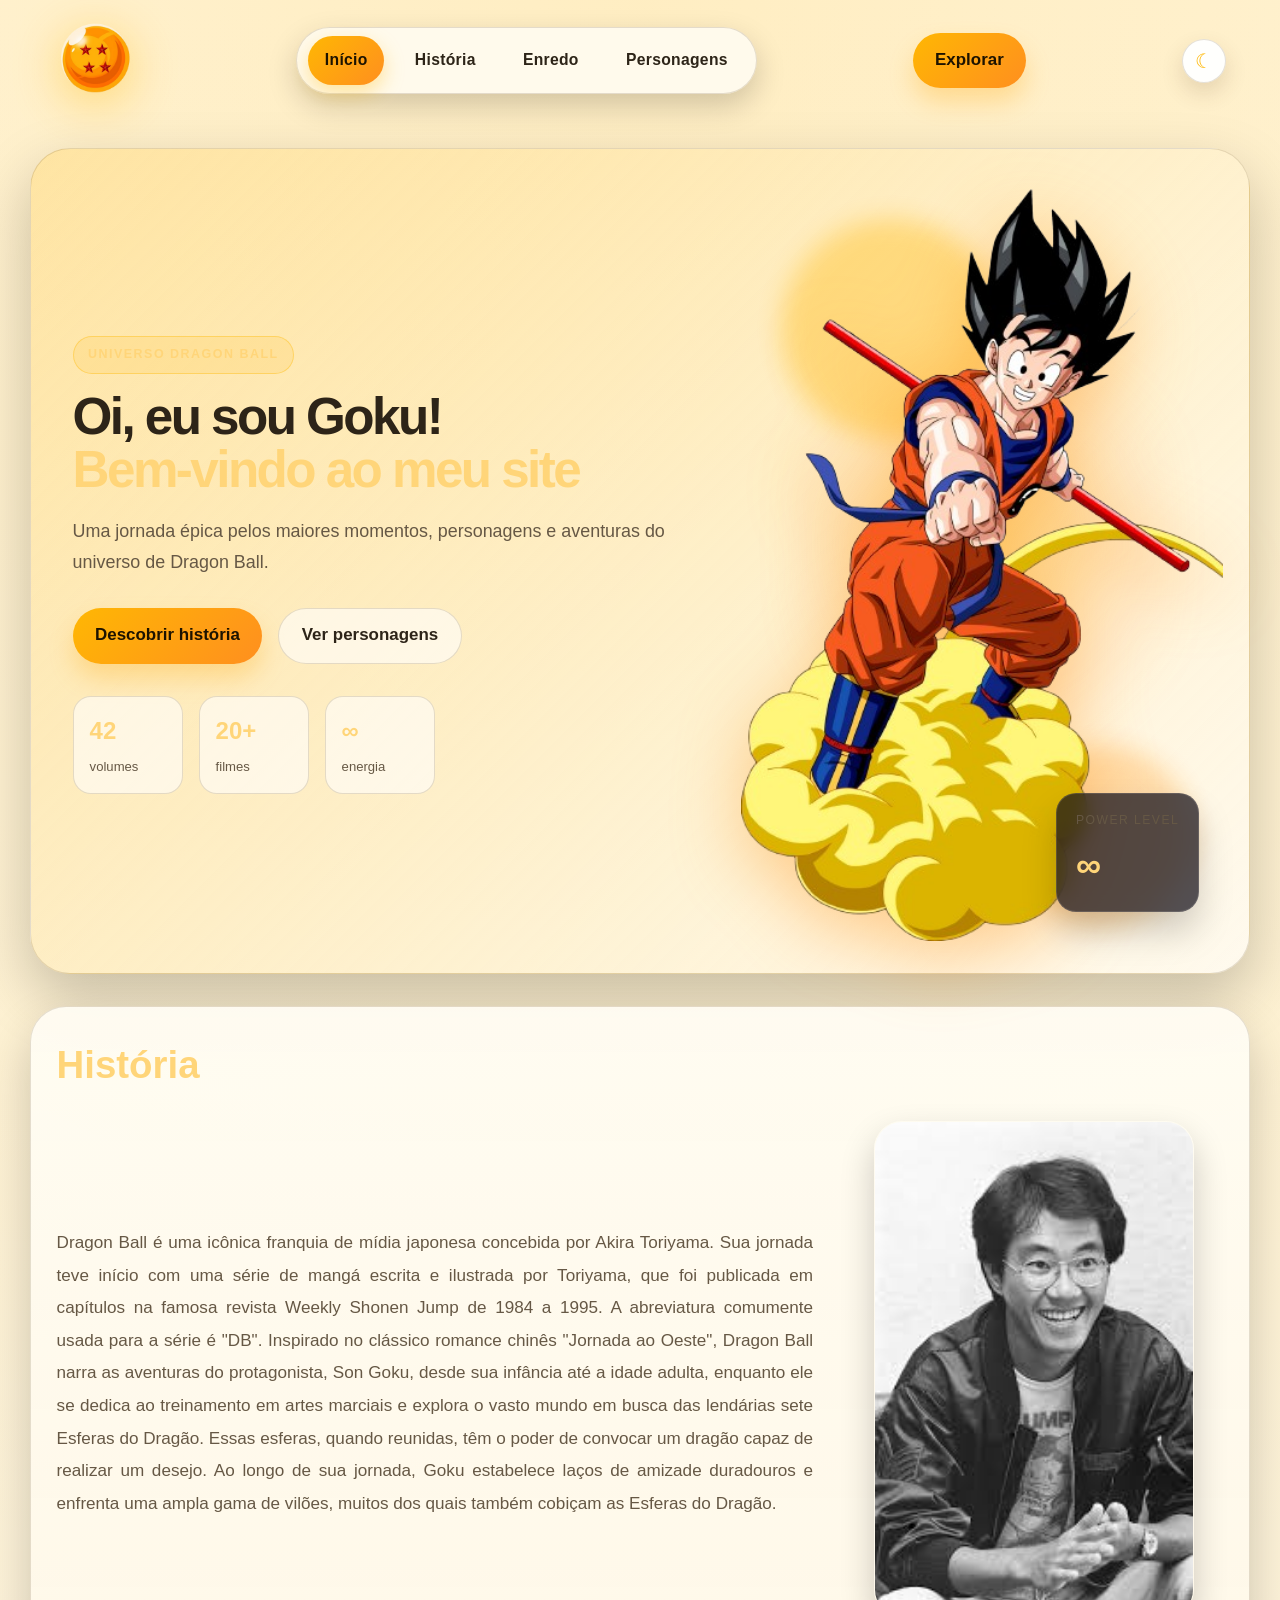
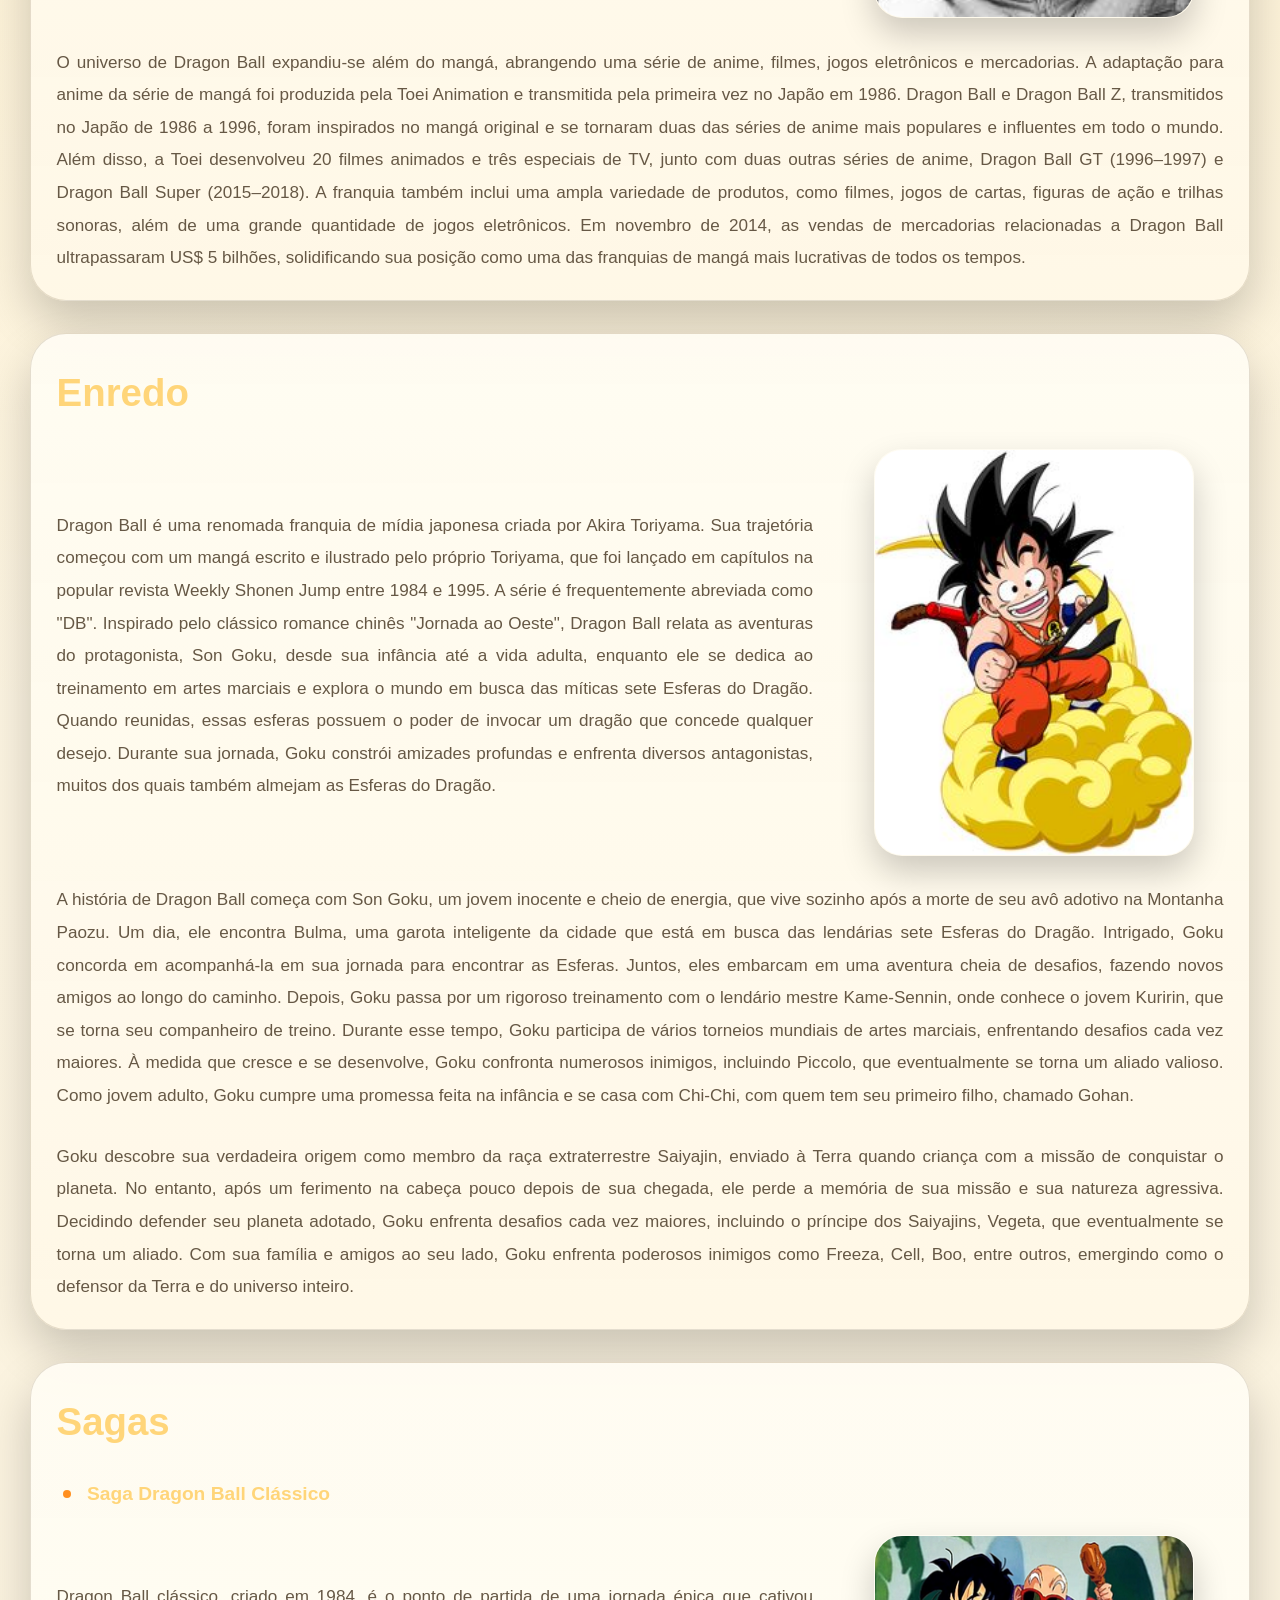
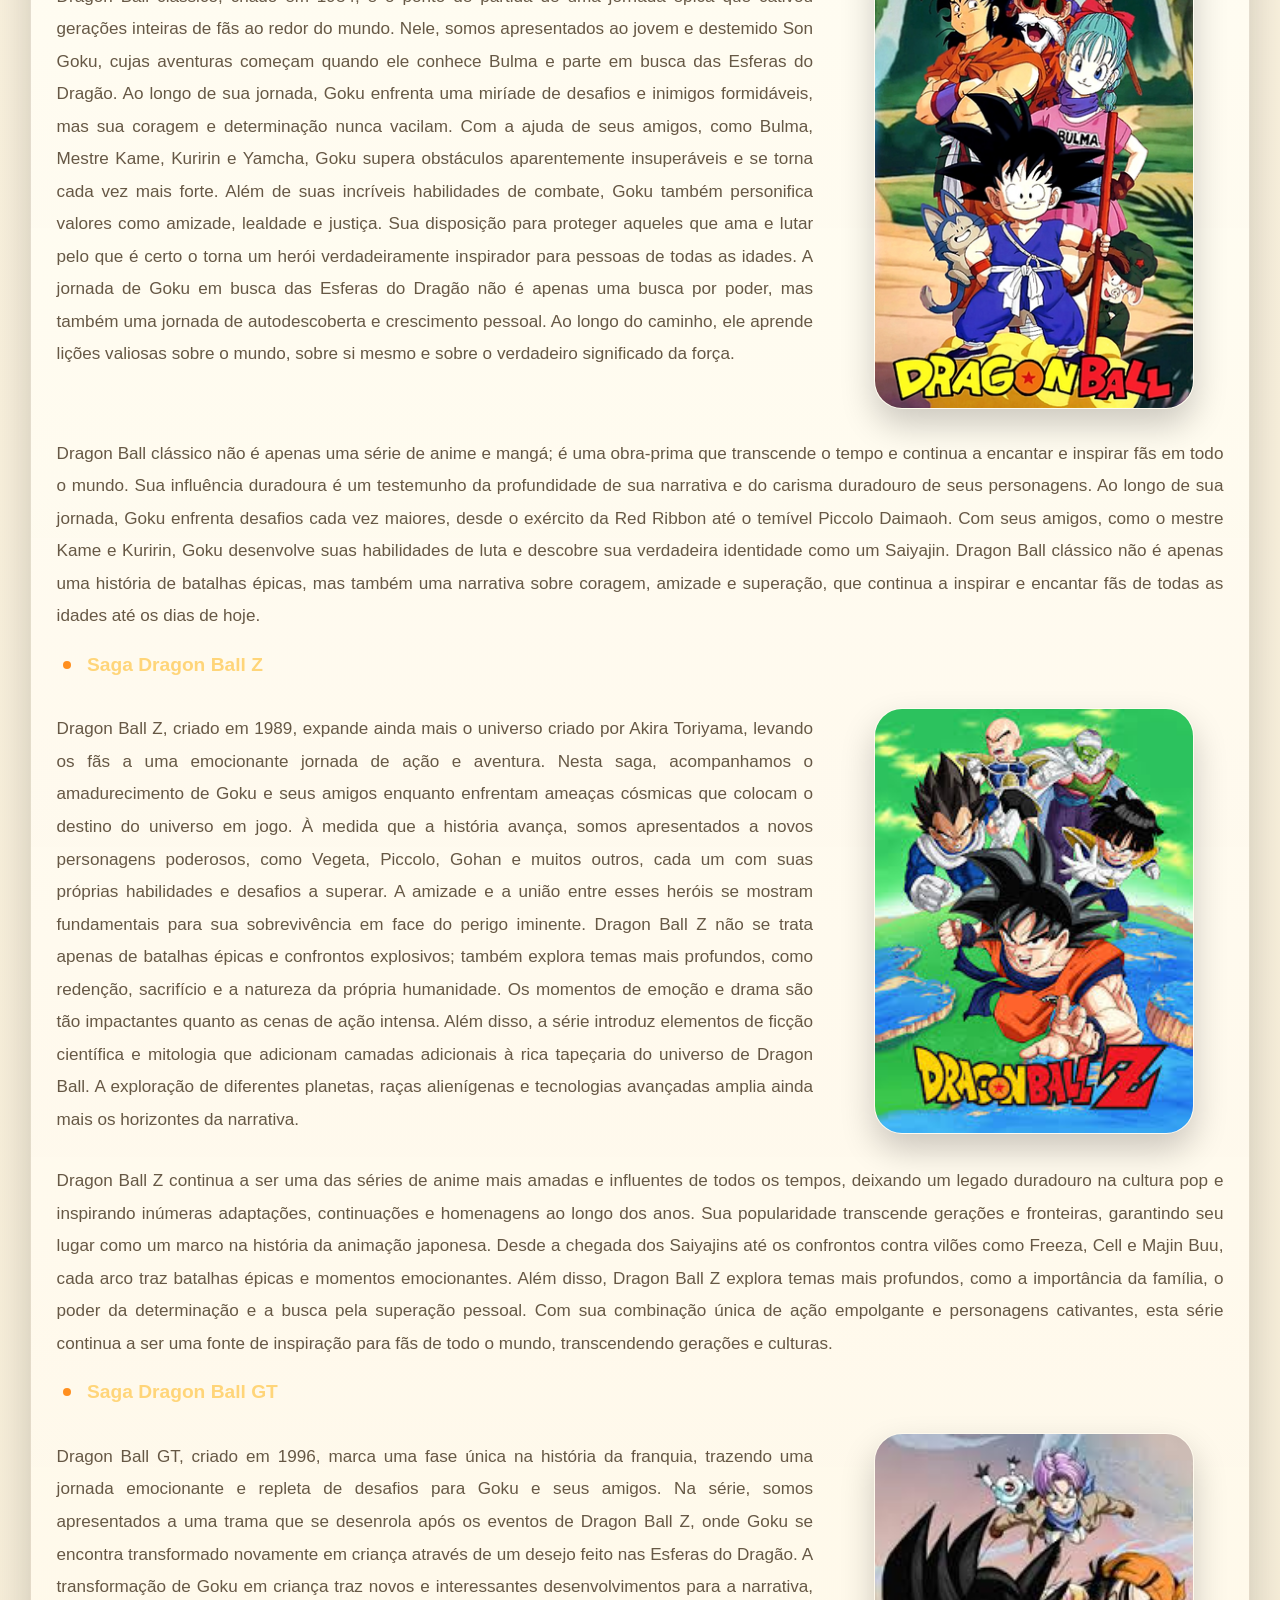
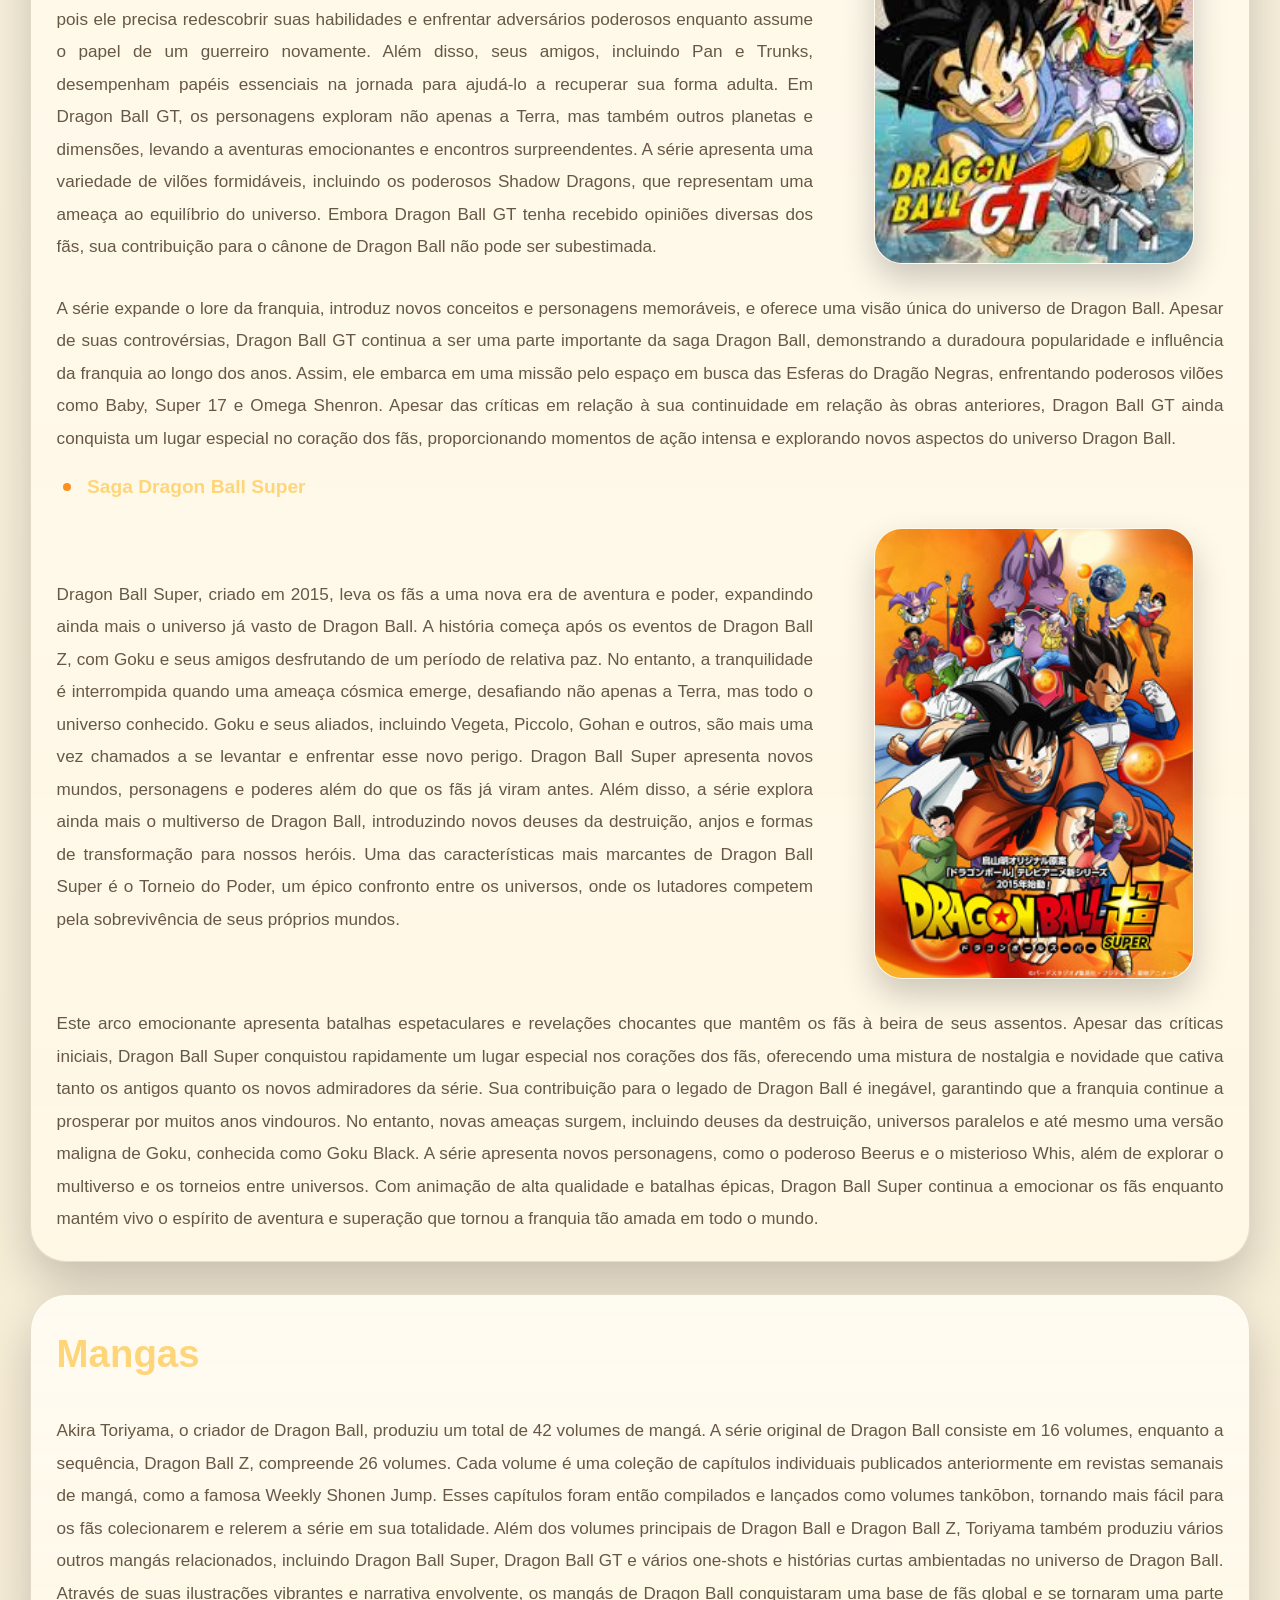
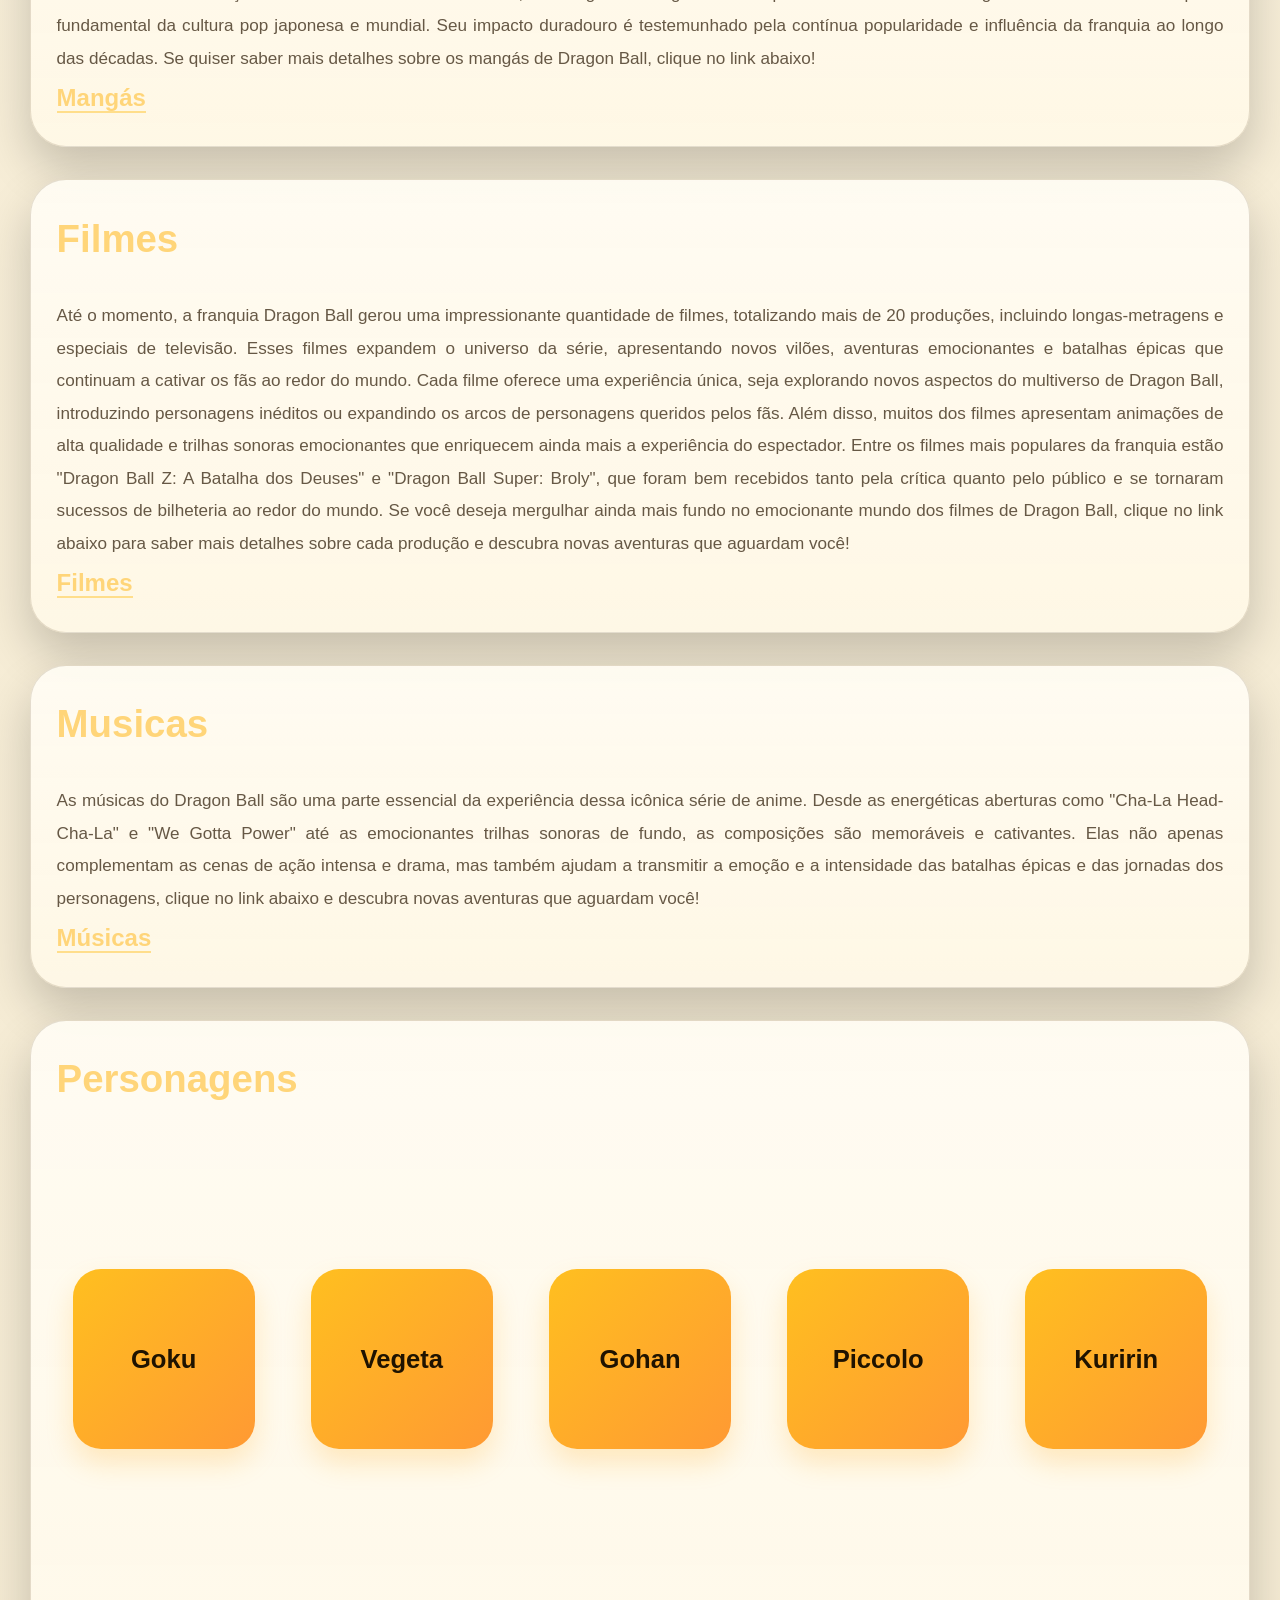
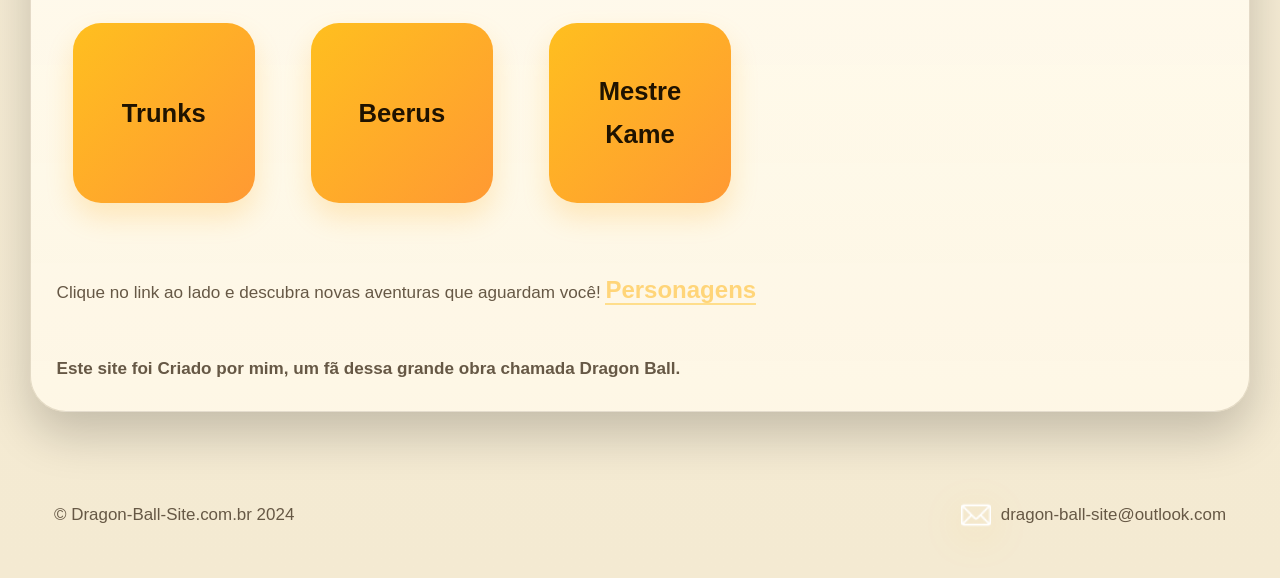
==== commit a7b00ed6: "Correção de erro de responsividade e incrementação de botão de tema claro e escuro" ====
--- a/index.html
+++ b/index.html
@@ -37,6 +37,9 @@
             </ul>
         </nav>
         <a href="#personagens" class="nav-cta">Explorar</a>
+        <button class="theme-toggle" id="themeToggle" type="button" aria-label="Ativar modo claro" title="Ativar modo claro">
+            <span class="theme-icon" aria-hidden="true">☀</span>
+        </button>
         <div class="hamburger" id="hamburger" aria-label="Abrir menu" aria-expanded="false">
             <span></span>
             <span></span>
--- a/assets/css/style.css
+++ b/assets/css/style.css
@@ -12,6 +12,17 @@
     --shadow: rgba(0, 0, 0, 0.32);
 }
 
+html[data-theme="light"] {
+    --bg-deep: #fff8e7;
+    --bg-mid: #f4ead2;
+    --panel: rgba(255, 252, 243, 0.9);
+    --panel-strong: rgba(255, 255, 255, 0.96);
+    --text: #2d2418;
+    --muted: #665845;
+    --line: rgba(91, 65, 28, 0.16);
+    --shadow: rgba(91, 65, 28, 0.16);
+}
+
 * {
     margin: 0;
     padding: 0;
@@ -124,6 +135,25 @@
 .btn-primary:hover,
 .btn-secondary:hover {
     transform: translateY(-2px);
+}
+
+.theme-toggle {
+    display: inline-grid;
+    place-items: center;
+    width: 44px;
+    height: 44px;
+    border: 1px solid var(--line);
+    border-radius: 50%;
+    background: var(--panel-strong);
+    color: var(--accent);
+    font-size: 1.25rem;
+    cursor: pointer;
+    box-shadow: 0 10px 22px var(--shadow);
+    transition: transform 0.25s ease, background 0.25s ease;
+}
+
+.theme-toggle:hover {
+    transform: translateY(-2px) rotate(12deg);
 }
 
 .hamburger {
@@ -535,6 +565,30 @@
     filter: drop-shadow(0 8px 18px rgba(255, 183, 3, 0.25));
 }
 
+html[data-theme="light"] .navlinks {
+    background: rgba(255, 252, 243, 0.86);
+}
+
+html[data-theme="light"] .apresentacao {
+    background: linear-gradient(135deg, rgba(255, 183, 3, 0.2), rgba(255, 255, 255, 0.62));
+}
+
+html[data-theme="light"] .historia,
+html[data-theme="light"] .enredo,
+html[data-theme="light"] .sagas,
+html[data-theme="light"] .mangas,
+html[data-theme="light"] .filmes,
+html[data-theme="light"] .musicas,
+html[data-theme="light"] .personagens {
+    background: linear-gradient(180deg, rgba(255, 252, 243, 0.94), rgba(255, 248, 231, 0.9));
+}
+
+html[data-theme="light"] .hero-stats li,
+html[data-theme="light"] .btn-secondary {
+    background: rgba(255, 255, 255, 0.58);
+    border-color: var(--line);
+}
+
 #btnTopo {
     position: fixed;
     right: 22px;
@@ -659,6 +713,11 @@
         width: 100%;
     }
 
+    .theme-toggle {
+        width: 40px;
+        height: 40px;
+    }
+
     .container {
         grid-template-columns: 1fr;
     }
